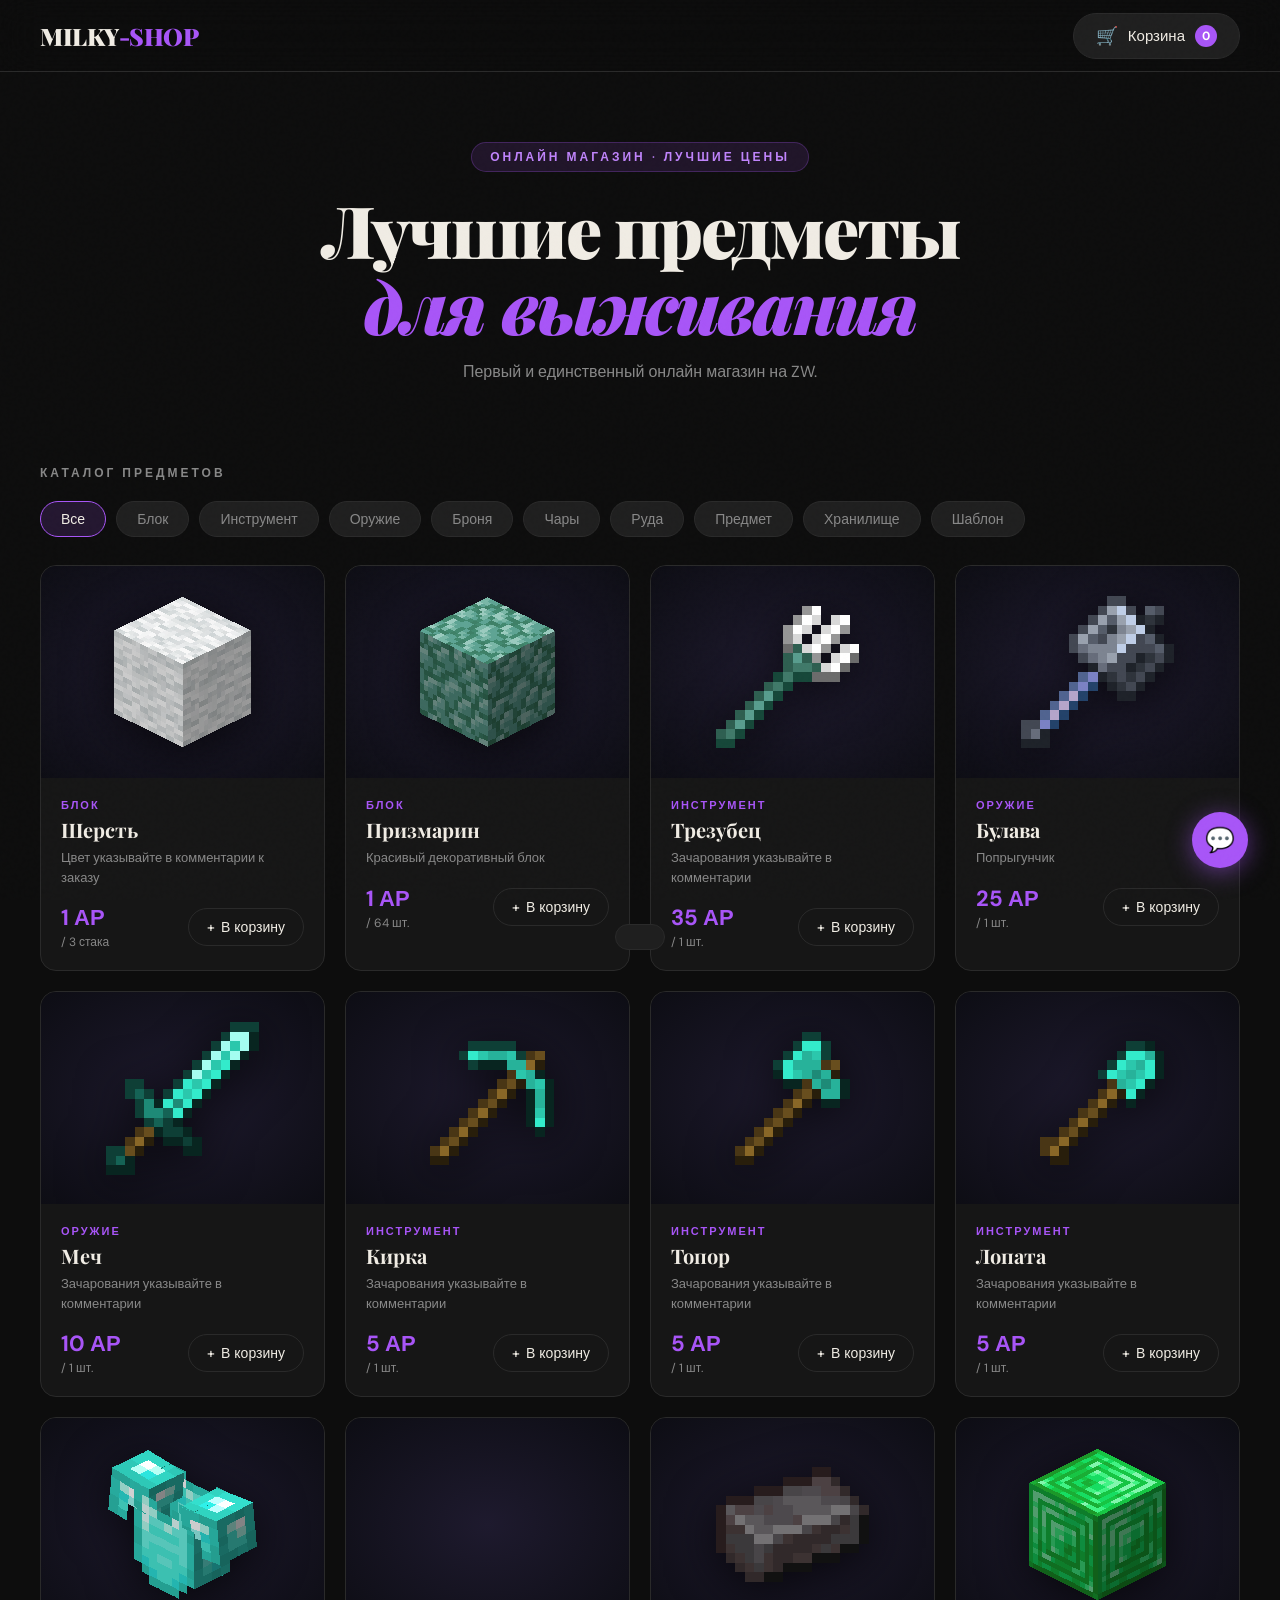
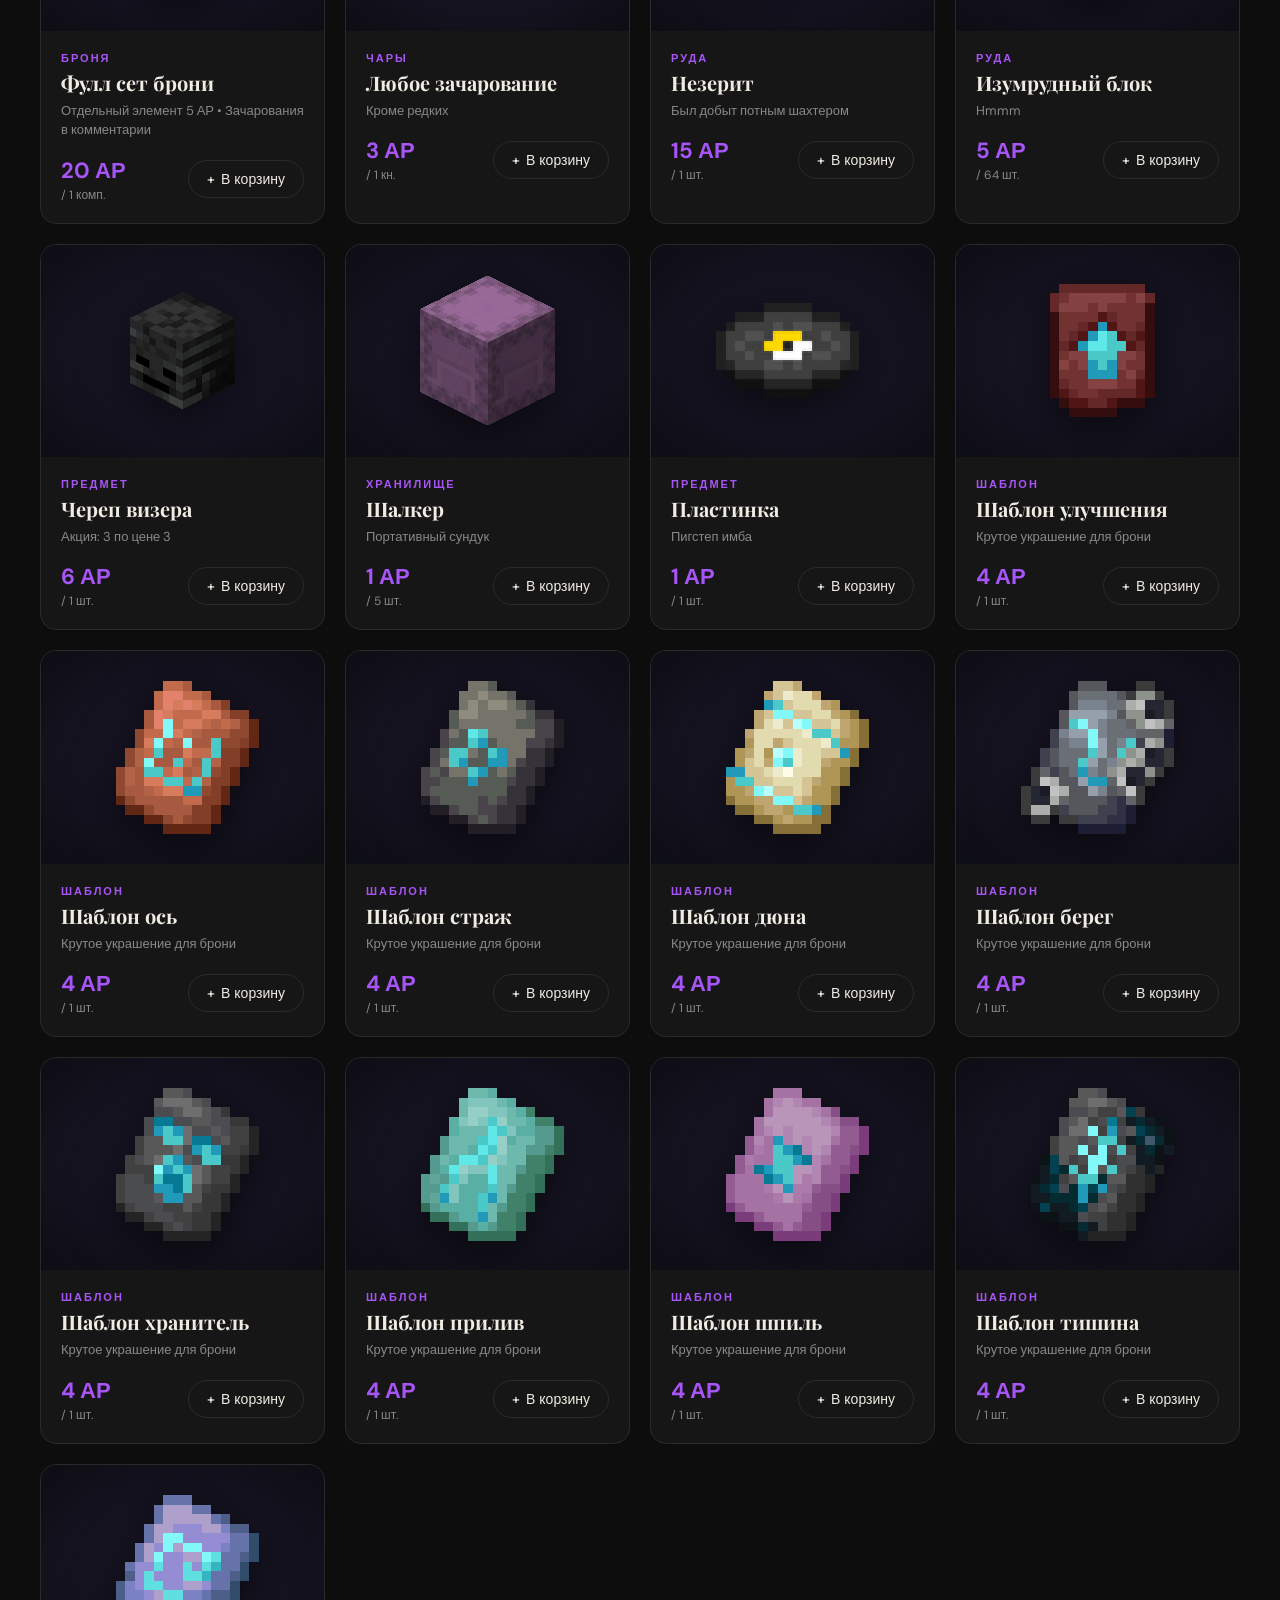
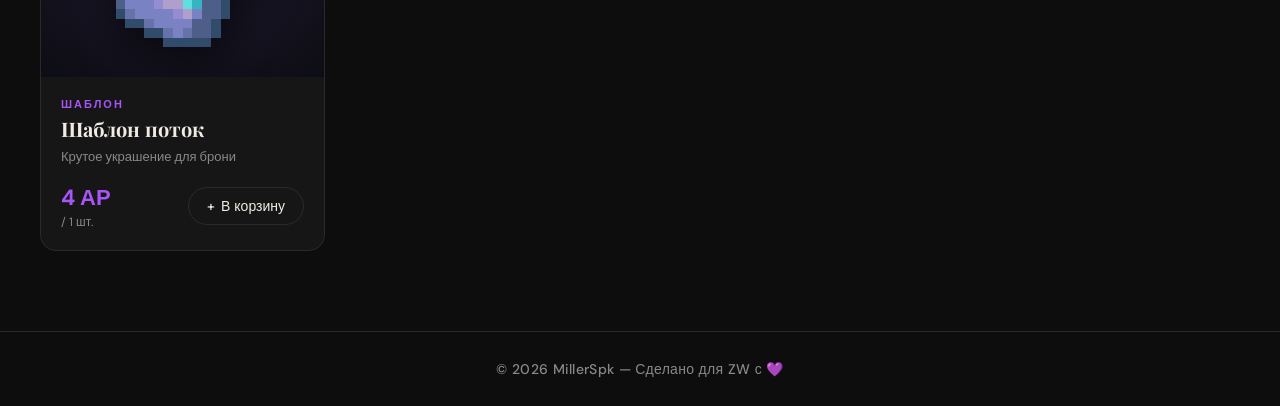
==== index.html @ e0395e46 "Update index.html" ====
<!DOCTYPE html>
<html lang="ru">
<head>
  <meta charset="UTF-8" />
  <meta name="viewport" content="width=device-width, initial-scale=1.0"/>
  <title>MILKY-SHOP</title>
  <link rel="icon" type="image/svg+xml" href="data:image/svg+xml,%3Csvg xmlns='http://www.w3.org/2000/svg' viewBox='0 0 32 32'%3E%3Crect width='32' height='32' rx='6' fill='%230d0d0d'/%3E%3Ccircle cx='16' cy='16' r='10' fill='%239333ea'/%3E%3Ccircle cx='16' cy='16' r='6' fill='%23a855f7'/%3E%3Ccircle cx='16' cy='16' r='3' fill='%23c084fc'/%3E%3C/svg%3E" />
  <link href="https://fonts.googleapis.com/css2?family=Playfair+Display:wght@400;700;900&family=DM+Sans:wght@300;400;500;600&display=swap" rel="stylesheet"/>
  <style>
    :root {
      --bg: #0d0d0d;
      --surface: #161616;
      --surface2: #1f1f1f;
      --border: #2a2a2a;
      --accent: #a855f7;
      --accent2: #c084fc;
      --text: #f0ece4;
      --muted: #888;
      --danger: #e05a5a;
      --success: #4caf72;
      --radius: 16px;
    }

    * { margin: 0; padding: 0; box-sizing: border-box; }

    body {
      background: var(--bg);
      color: var(--text);
      font-family: 'DM Sans', sans-serif;
      min-height: 100vh;
      overflow-x: hidden;
    }

    body::before {
      content: '';
      position: fixed;
      inset: 0;
      background-image: url("data:image/svg+xml,%3Csvg viewBox='0 0 256 256' xmlns='http://www.w3.org/2000/svg'%3E%3Cfilter id='noise'%3E%3CfeTurbulence type='fractalNoise' baseFrequency='0.9' numOctaves='4' stitchTiles='stitch'/%3E%3C/filter%3E%3Crect width='100%25' height='100%25' filter='url(%23noise)' opacity='0.035'/%3E%3C/svg%3E");
      pointer-events: none;
      z-index: 9999;
      opacity: 0.4;
    }

    /* HEADER */
    header {
      position: sticky;
      top: 0;
      z-index: 100;
      background: rgba(13,13,13,0.92);
      backdrop-filter: blur(20px);
      border-bottom: 1px solid var(--border);
      padding: 0 40px;
      height: 72px;
      display: flex;
      align-items: center;
      justify-content: space-between;
    }

    .logo {
      font-family: 'Playfair Display', serif;
      font-size: 24px;
      font-weight: 900;
      letter-spacing: -0.5px;
      color: var(--text);
    }
    .logo span { color: var(--accent); }

    .cart-btn {
      position: relative;
      background: var(--surface2);
      border: 1px solid var(--border);
      color: var(--text);
      padding: 10px 22px;
      border-radius: 50px;
      cursor: pointer;
      font-family: 'DM Sans', sans-serif;
      font-size: 15px;
      font-weight: 500;
      display: flex;
      align-items: center;
      gap: 10px;
      transition: all 0.25s;
    }
    .cart-btn:hover {
      background: var(--accent);
      color: #fff;
      border-color: var(--accent);
      transform: translateY(-1px);
      box-shadow: 0 4px 20px rgba(168,85,247,0.4);
    }
    .cart-icon { font-size: 18px; }
    .cart-count {
      background: var(--accent);
      color: #fff;
      border-radius: 50%;
      width: 22px;
      height: 22px;
      font-size: 12px;
      font-weight: 700;
      display: flex;
      align-items: center;
      justify-content: center;
      transition: all 0.3s;
    }
    .cart-btn:hover .cart-count {
      background: rgba(255,255,255,0.25);
      color: #fff;
    }
    .cart-count.bump { animation: bump 0.35s ease; }
    @keyframes bump {
      0% { transform: scale(1); }
      50% { transform: scale(1.5); }
      100% { transform: scale(1); }
    }

    /* HERO */
    .hero {
      padding: 70px 40px 40px;
      text-align: center;
    }
    .hero-label {
      display: inline-block;
      background: rgba(168,85,247,0.12);
      color: var(--accent2);
      font-size: 12px;
      font-weight: 600;
      letter-spacing: 3px;
      text-transform: uppercase;
      padding: 6px 18px;
      border-radius: 50px;
      border: 1px solid rgba(168,85,247,0.25);
      margin-bottom: 20px;
    }
    .hero h1 {
      font-family: 'Playfair Display', serif;
      font-size: clamp(36px, 6vw, 72px);
      font-weight: 900;
      line-height: 1.05;
      letter-spacing: -2px;
      margin-bottom: 16px;
    }
    .hero h1 em {
      font-style: italic;
      color: var(--accent);
    }
    .hero p {
      color: var(--muted);
      font-size: 16px;
      max-width: 480px;
      margin: 0 auto;
      line-height: 1.6;
    }

    /* GRID */
    .section-label {
      padding: 40px 40px 20px;
      font-size: 12px;
      letter-spacing: 3px;
      text-transform: uppercase;
      color: var(--muted);
      font-weight: 600;
    }

    .products-grid {
      display: grid;
      grid-template-columns: repeat(auto-fill, minmax(280px, 1fr));
      gap: 20px;
      padding: 0 40px 80px;
    }

    /* CARD */
    .card {
      background: var(--surface);
      border: 1px solid var(--border);
      border-radius: var(--radius);
      overflow: hidden;
      transition: all 0.3s cubic-bezier(0.34, 1.56, 0.64, 1);
      cursor: default;
    }
    .card:hover {
      transform: translateY(-6px);
      border-color: rgba(168,85,247,0.35);
      box-shadow: 0 20px 60px rgba(0,0,0,0.5), 0 0 0 1px rgba(168,85,247,0.1);
    }
    .card-img-placeholder {
      width: 100%;
      aspect-ratio: 4/3;
      background: radial-gradient(ellipse at center, #1e1a2e 0%, #0d0d14 100%);
      display: flex;
      align-items: center;
      justify-content: center;
      font-size: 52px;
      transition: transform 0.4s;
      overflow: hidden;
      position: relative;
    }
    .card-img-placeholder img {
      width: 72%;
      height: 72%;
      object-fit: contain;
      display: block;
      transition: transform 0.4s;
      image-rendering: pixelated;
      filter: drop-shadow(0 8px 24px rgba(0,0,0,0.7));
    }
    .card:hover .card-img-placeholder img { transform: scale(1.1) translateY(-4px); }
    .card:hover .card-img-placeholder { transform: scale(1.0); }

    .card-body { padding: 20px; }
    .card-tag {
      font-size: 11px;
      letter-spacing: 2px;
      text-transform: uppercase;
      color: var(--accent);
      font-weight: 600;
      margin-bottom: 6px;
    }
    .card-name {
      font-family: 'Playfair Display', serif;
      font-size: 20px;
      font-weight: 700;
      margin-bottom: 6px;
      line-height: 1.2;
    }
    .card-desc {
      font-size: 13px;
      color: var(--muted);
      line-height: 1.5;
      margin-bottom: 16px;
    }
    .card-footer {
      display: flex;
      align-items: center;
      justify-content: space-between;
    }
    .card-price {
      font-size: 22px;
      font-weight: 700;
      color: var(--accent);
    }
    .card-price span {
      font-size: 13px;
      color: var(--muted);
      font-weight: 400;
    }
    .add-btn {
      background: transparent;
      border: 1.5px solid var(--border);
      color: var(--text);
      padding: 9px 18px;
      border-radius: 50px;
      cursor: pointer;
      font-family: 'DM Sans', sans-serif;
      font-size: 14px;
      font-weight: 500;
      transition: all 0.25s;
      display: flex;
      align-items: center;
      gap: 6px;
    }
    .add-btn:hover {
      background: var(--accent);
      border-color: var(--accent);
      color: #fff;
      transform: scale(1.03);
      box-shadow: 0 4px 16px rgba(168,85,247,0.4);
    }
    .add-btn.added {
      background: rgba(76,175,114,0.15);
      border-color: var(--success);
      color: var(--success);
    }

    /* MODAL OVERLAY */
    .overlay {
      position: fixed;
      inset: 0;
      background: rgba(0,0,0,0.75);
      backdrop-filter: blur(8px);
      z-index: 200;
      display: flex;
      align-items: center;
      justify-content: center;
      opacity: 0;
      pointer-events: none;
      transition: opacity 0.3s;
    }
    .overlay.open { opacity: 1; pointer-events: all; }

    .modal {
      background: var(--surface);
      border: 1px solid var(--border);
      border-radius: 24px;
      width: 90%;
      max-width: 540px;
      max-height: 90vh;
      overflow-y: auto;
      padding: 36px;
      transform: translateY(30px) scale(0.97);
      transition: transform 0.35s cubic-bezier(0.34, 1.56, 0.64, 1);
      position: relative;
    }
    .overlay.open .modal { transform: translateY(0) scale(1); }

    .modal-close {
      position: absolute;
      top: 20px; right: 20px;
      background: var(--surface2);
      border: 1px solid var(--border);
      color: var(--muted);
      width: 36px; height: 36px;
      border-radius: 50%;
      cursor: pointer;
      font-size: 18px;
      display: flex;
      align-items: center;
      justify-content: center;
      transition: all 0.2s;
    }
    .modal-close:hover { color: var(--text); background: var(--border); }

    .modal h2 {
      font-family: 'Playfair Display', serif;
      font-size: 28px;
      font-weight: 700;
      margin-bottom: 28px;
    }

    /* CART ITEMS */
    .cart-items { margin-bottom: 20px; }
    .cart-item {
      display: flex;
      align-items: center;
      gap: 14px;
      padding: 12px 0;
      border-bottom: 1px solid var(--border);
    }
    .cart-item-emoji { font-size: 28px; width: 40px; text-align: center; }
    .cart-item-info { flex: 1; }
    .cart-item-name { font-weight: 500; font-size: 15px; }
    .cart-item-price { color: var(--muted); font-size: 13px; margin-top: 2px; }
    .cart-item-qty { display: flex; align-items: center; gap: 8px; }
    .qty-btn {
      background: var(--surface2);
      border: 1px solid var(--border);
      color: var(--text);
      width: 28px; height: 28px;
      border-radius: 50%;
      cursor: pointer;
      font-size: 16px;
      display: flex;
      align-items: center;
      justify-content: center;
      transition: all 0.2s;
    }
    .qty-btn:hover { background: var(--accent); color: #fff; border-color: var(--accent); }
    .qty-num { min-width: 20px; text-align: center; font-weight: 600; }
    .cart-item-total { font-weight: 600; min-width: 70px; text-align: right; color: var(--accent); }

    .cart-empty {
      text-align: center;
      padding: 40px 0;
      color: var(--muted);
    }
    .cart-empty-icon { font-size: 48px; margin-bottom: 12px; }

    .cart-total-row {
      display: flex;
      justify-content: space-between;
      align-items: center;
      padding: 16px 0;
      border-top: 1px solid var(--border);
      margin-top: 4px;
      font-size: 18px;
      font-weight: 700;
    }
    .cart-total-row .total-price { color: var(--accent); font-size: 22px; }

    .checkout-btn {
      width: 100%;
      background: var(--accent);
      color: #fff;
      border: none;
      padding: 15px;
      border-radius: 12px;
      font-family: 'DM Sans', sans-serif;
      font-size: 16px;
      font-weight: 700;
      cursor: pointer;
      margin-top: 16px;
      transition: all 0.25s;
      letter-spacing: 0.3px;
      box-shadow: 0 4px 20px rgba(168,85,247,0.3);
    }
    .checkout-btn:hover { background: var(--accent2); transform: translateY(-2px); box-shadow: 0 8px 28px rgba(168,85,247,0.45); }
    .checkout-btn:disabled { background: var(--border); color: var(--muted); cursor: not-allowed; transform: none; box-shadow: none; }

    /* CHECKOUT FORM */
    .form-group { margin-bottom: 18px; }
    label {
      display: block;
      font-size: 13px;
      font-weight: 600;
      letter-spacing: 0.5px;
      color: var(--muted);
      margin-bottom: 8px;
      text-transform: uppercase;
    }
    input[type="text"], textarea {
      width: 100%;
      background: var(--surface2);
      border: 1.5px solid var(--border);
      color: var(--text);
      padding: 12px 16px;
      border-radius: 10px;
      font-family: 'DM Sans', sans-serif;
      font-size: 15px;
      transition: border-color 0.2s;
      outline: none;
      resize: vertical;
    }
    input[type="text"]:focus, textarea:focus {
      border-color: var(--accent);
      box-shadow: 0 0 0 3px rgba(168,85,247,0.12);
    }
    input[type="text"]::placeholder, textarea::placeholder { color: #444; }

    .delivery-toggle {
      display: flex;
      align-items: center;
      gap: 12px;
      padding: 14px 16px;
      background: var(--surface2);
      border: 1.5px solid var(--border);
      border-radius: 10px;
      cursor: pointer;
      transition: border-color 0.2s;
    }
    .delivery-toggle:hover { border-color: rgba(168,85,247,0.3); }
    .delivery-toggle input[type="checkbox"] { display: none; }
    .toggle-box {
      width: 22px; height: 22px;
      border: 2px solid var(--border);
      border-radius: 6px;
      display: flex;
      align-items: center;
      justify-content: center;
      transition: all 0.2s;
      flex-shrink: 0;
    }
    .toggle-box.checked { background: var(--accent); border-color: var(--accent); box-shadow: 0 0 10px rgba(168,85,247,0.4); }
    .toggle-check { color: #fff; font-size: 14px; font-weight: 900; opacity: 0; transition: opacity 0.15s; }
    .toggle-box.checked .toggle-check { opacity: 1; }
    .toggle-text { font-size: 15px; font-weight: 500; }
    .toggle-subtext { font-size: 12px; color: var(--muted); margin-top: 1px; }

    .address-field {
      overflow: hidden;
      max-height: 0;
      opacity: 0;
      transition: max-height 0.5s ease, opacity 0.3s ease, margin 0.3s ease;
      margin-top: 0;
    }
    .address-field.visible { max-height: 260px; opacity: 1; margin-top: 12px; }

    .world-select { display: flex; gap: 8px; margin-top: 12px; }
    .world-btn {
      flex: 1;
      background: var(--surface);
      border: 1.5px solid var(--border);
      color: var(--muted);
      padding: 10px 6px;
      border-radius: 10px;
      cursor: pointer;
      font-family: 'DM Sans', sans-serif;
      font-size: 13px;
      font-weight: 500;
      text-align: center;
      transition: all 0.2s;
      line-height: 1.4;
    }
    .world-btn:hover { border-color: rgba(168,85,247,0.4); color: var(--text); }
    .world-btn.selected { background: rgba(168,85,247,0.12); border-color: var(--accent); color: var(--text); }
    .world-btn .world-icon { display: block; font-size: 20px; margin-bottom: 4px; }
    .world-label {
      display: block;
      font-size: 11px;
      letter-spacing: 0.5px;
      color: var(--muted);
      margin-top: 10px;
      margin-bottom: 6px;
      text-transform: uppercase;
      font-weight: 600;
    }

    .order-summary {
      background: var(--surface2);
      border-radius: 12px;
      padding: 16px;
      margin-bottom: 20px;
    }
    .order-summary-title {
      font-size: 12px;
      letter-spacing: 2px;
      text-transform: uppercase;
      color: var(--muted);
      font-weight: 600;
      margin-bottom: 12px;
    }
    .summary-item {
      display: flex;
      justify-content: space-between;
      font-size: 14px;
      padding: 4px 0;
      color: var(--muted);
    }
    .summary-item .item-name { color: var(--text); }
    .summary-total {
      display: flex;
      justify-content: space-between;
      font-weight: 700;
      font-size: 16px;
      padding-top: 12px;
      margin-top: 8px;
      border-top: 1px solid var(--border);
    }
    .summary-total .total-amt { color: var(--accent); font-size: 22px; }

    .back-btn {
      background: transparent;
      border: 1.5px solid var(--border);
      color: var(--muted);
      padding: 10px 18px;
      border-radius: 10px;
      cursor: pointer;
      font-family: 'DM Sans', sans-serif;
      font-size: 14px;
      font-weight: 500;
      transition: all 0.2s;
      margin-bottom: 20px;
      display: flex;
      align-items: center;
      gap: 6px;
    }
    .back-btn:hover { border-color: var(--text); color: var(--text); }

    /* SUCCESS */
    .success-screen { text-align: center; padding: 20px 0; }
    .success-icon {
      font-size: 64px;
      margin-bottom: 20px;
      animation: popIn 0.5s cubic-bezier(0.34, 1.56, 0.64, 1);
    }
    @keyframes popIn { 0%{transform:scale(0);opacity:0} 100%{transform:scale(1);opacity:1} }
    .success-screen h2 { font-family: 'Playfair Display', serif; font-size: 30px; margin-bottom: 12px; }
    .success-screen p { color: var(--muted); line-height: 1.6; margin-bottom: 28px; }
    .close-success-btn {
      background: var(--accent);
      color: #fff;
      border: none;
      padding: 14px 40px;
      border-radius: 12px;
      font-family: 'DM Sans', sans-serif;
      font-size: 16px;
      font-weight: 700;
      cursor: pointer;
      transition: all 0.25s;
      box-shadow: 0 4px 20px rgba(168,85,247,0.3);
    }
    .close-success-btn:hover { background: var(--accent2); transform: translateY(-2px); }

    /* ERROR */
    .error-banner {
      background: rgba(224,90,90,0.15);
      border: 1px solid rgba(224,90,90,0.4);
      color: #e05a5a;
      padding: 12px 16px;
      border-radius: 10px;
      font-size: 14px;
      margin-top: 12px;
      display: none;
    }
    .error-banner.show { display: block; }

    /* Spinner */
    .spinner {
      display: inline-block;
      width: 18px; height: 18px;
      border: 2.5px solid rgba(255,255,255,0.2);
      border-top-color: #fff;
      border-radius: 50%;
      animation: spin 0.7s linear infinite;
      vertical-align: middle;
      margin-right: 6px;
    }
    @keyframes spin { to { transform: rotate(360deg); } }

    /* Toast */
    .toast {
      position: fixed;
      bottom: 30px;
      left: 50%;
      transform: translateX(-50%) translateY(80px);
      background: var(--surface2);
      border: 1px solid var(--border);
      color: var(--text);
      padding: 12px 24px;
      border-radius: 50px;
      font-size: 14px;
      font-weight: 500;
      z-index: 1000;
      transition: transform 0.4s cubic-bezier(0.34, 1.56, 0.64, 1);
      white-space: nowrap;
    }
    .toast.show { transform: translateX(-50%) translateY(0); }

    @media (max-width: 600px) {
      header { padding: 0 20px; }
      .hero { padding: 50px 20px 30px; }
      .section-label { padding: 24px 20px 12px; }
      .products-grid { padding: 0 20px 60px; gap: 14px; }
      .modal { padding: 24px 20px; }
    }

    /* FOOTER */
    .site-footer {
      text-align: center;
      padding: 28px 40px;
      border-top: 1px solid var(--border);
      color: var(--muted);
      font-size: 14px;
      font-weight: 500;
      letter-spacing: 0.3px;
    }
    .site-footer span { color: var(--accent); }

    /* CATEGORY FILTER */
    .categories {
      display: flex;
      gap: 10px;
      padding: 0 40px 28px;
      flex-wrap: wrap;
    }
    .cat-btn {
      background: var(--surface2);
      border: 1.5px solid var(--border);
      color: var(--muted);
      padding: 8px 20px;
      border-radius: 50px;
      cursor: pointer;
      font-family: 'DM Sans', sans-serif;
      font-size: 14px;
      font-weight: 500;
      transition: all 0.2s;
      white-space: nowrap;
    }
    .cat-btn:hover { border-color: rgba(168,85,247,0.4); color: var(--text); }
    .cat-btn.active {
      background: rgba(168,85,247,0.15);
      border-color: var(--accent);
      color: var(--text);
    }

    /* UNIT label under price */
    .card-unit {
      font-size: 12px;
      color: var(--muted);
      font-weight: 400;
      margin-top: 2px;
    }

    /* FEEDBACK BUTTON */
    .feedback-btn {
      position: fixed;
      bottom: 32px;
      right: 32px;
      width: 56px;
      height: 56px;
      border-radius: 50%;
      background: var(--accent);
      border: none;
      cursor: pointer;
      display: flex;
      align-items: center;
      justify-content: center;
      font-size: 24px;
      box-shadow: 0 4px 24px rgba(168,85,247,0.5);
      transition: all 0.25s cubic-bezier(0.34, 1.56, 0.64, 1);
      z-index: 150;
    }
    .feedback-btn:hover {
      transform: scale(1.12);
      box-shadow: 0 8px 32px rgba(168,85,247,0.65);
      background: var(--accent2);
    }
    .feedback-btn.open {
      transform: rotate(45deg) scale(1.05);
    }

    /* FEEDBACK POPUP */
    .feedback-popup {
      position: fixed;
      bottom: 100px;
      right: 32px;
      width: 320px;
      background: var(--surface);
      border: 1px solid var(--border);
      border-radius: 20px;
      padding: 24px;
      box-shadow: 0 20px 60px rgba(0,0,0,0.6), 0 0 0 1px rgba(168,85,247,0.1);
      z-index: 150;
      transform: translateY(16px) scale(0.95);
      opacity: 0;
      pointer-events: none;
      transition: all 0.3s cubic-bezier(0.34, 1.56, 0.64, 1);
    }
    .feedback-popup.open {
      transform: translateY(0) scale(1);
      opacity: 1;
      pointer-events: all;
    }
    .feedback-popup h3 {
      font-family: 'Playfair Display', serif;
      font-size: 20px;
      font-weight: 700;
      margin-bottom: 6px;
    }
    .feedback-popup p {
      font-size: 13px;
      color: var(--muted);
      margin-bottom: 16px;
      line-height: 1.5;
    }
    .feedback-types {
      display: flex;
      gap: 6px;
      margin-bottom: 14px;
    }
    .feedback-type-btn {
      flex: 1;
      background: var(--surface2);
      border: 1.5px solid var(--border);
      color: var(--muted);
      padding: 7px 4px;
      border-radius: 8px;
      cursor: pointer;
      font-family: 'DM Sans', sans-serif;
      font-size: 12px;
      font-weight: 500;
      text-align: center;
      transition: all 0.2s;
    }
    .feedback-type-btn:hover { border-color: rgba(168,85,247,0.4); color: var(--text); }
    .feedback-type-btn.active { background: rgba(168,85,247,0.12); border-color: var(--accent); color: var(--text); }
    .feedback-type-btn .ft-icon { display: block; font-size: 16px; margin-bottom: 3px; }
    .feedback-textarea {
      width: 100%;
      background: var(--surface2);
      border: 1.5px solid var(--border);
      color: var(--text);
      padding: 11px 14px;
      border-radius: 10px;
      font-family: 'DM Sans', sans-serif;
      font-size: 14px;
      resize: none;
      outline: none;
      transition: border-color 0.2s;
      height: 90px;
    }
    .feedback-textarea:focus {
      border-color: var(--accent);
      box-shadow: 0 0 0 3px rgba(168,85,247,0.12);
    }
    .feedback-textarea::placeholder { color: #444; }
    .feedback-send-btn {
      width: 100%;
      background: var(--accent);
      color: #fff;
      border: none;
      padding: 12px;
      border-radius: 10px;
      font-family: 'DM Sans', sans-serif;
      font-size: 15px;
      font-weight: 600;
      cursor: pointer;
      margin-top: 10px;
      transition: all 0.2s;
      box-shadow: 0 4px 16px rgba(168,85,247,0.3);
    }
    .feedback-send-btn:hover { background: var(--accent2); transform: translateY(-1px); }
    .feedback-send-btn:disabled { background: var(--border); color: var(--muted); cursor: not-allowed; transform: none; box-shadow: none; }
    .feedback-success {
      text-align: center;
      padding: 10px 0;
    }
    .feedback-success .fs-icon { font-size: 40px; margin-bottom: 10px; animation: popIn 0.4s cubic-bezier(0.34,1.56,0.64,1); }
    .feedback-success p { color: var(--muted); font-size: 14px; line-height: 1.5; }

    @media (max-width: 600px) {
      .feedback-popup { right: 16px; left: 16px; width: auto; bottom: 90px; }
      .feedback-btn { right: 16px; bottom: 24px; }
    }
  </style>
</head>
<body>

<!-- HEADER -->
<header>
  <div class="logo">MILKY<span>-SHOP</span></div>
  <button class="cart-btn" onclick="openCart()">
    <span class="cart-icon">🛒</span>
    Корзина
    <span class="cart-count" id="cartCount">0</span>
  </button>
</header>

<!-- HERO -->
<div class="hero">
  <div class="hero-label">Онлайн магазин · Лучшие цены</div>
  <h1>Лучшие предметы<br/><em>для выживания</em></h1>
  <p>Первый и единственный онлайн магазин на ZW.</p>
</div>

<!-- PRODUCTS -->
<div class="section-label">Каталог предметов</div>
<div class="categories" id="categoryBar"></div>
<div class="products-grid" id="productsGrid"></div>

<!-- CART MODAL -->
<div class="overlay" id="cartOverlay" onclick="handleOverlayClick(event)">
  <div class="modal" id="cartModal">
    <button class="modal-close" onclick="closeCart()">✕</button>
    <div id="cartScreen"></div>
  </div>
</div>

<!-- TOAST -->
<div class="toast" id="toast"><span id="toastText"></span></div>

<script>
  // ===================== CONFIG =====================
  const WORKER_URL = 'https://milky-shop.kirilldrobysevskij78.workers.dev';
  // ==================================================

  const products = [
    { id:1,  name:'Шерсть',              price:1,  unit:'3 стака',  img:'images/wool.png',        tag:'Блок',       desc:'Цвет указывайте в комментарии к заказу' },
    { id:2,  name:'Призмарин',           price:1,  unit:'64 шт.',    img:'images/prismarine.gif',  tag:'Блок',       desc:'Красивый декоративный блок' },
    { id:3,  name:'Трезубец',            price:35, unit:'1 шт.',    img:'images/trident.png',     tag:'Инструмент', desc:'Зачарования указывайте в комментарии' },
    { id:4,  name:'Булава',              price:25, unit:'1 шт.',    img:'images/mace.png',        tag:'Оружие',     desc:'Попрыгунчик' },
    { id:5,  name:'Меч',                 price:10, unit:'1 шт.',    img:'images/sword.png',       tag:'Оружие',     desc:'Зачарования указывайте в комментарии' },
    { id:6,  name:'Кирка',               price:5,  unit:'1 шт.',    img:'images/pickaxe.png',     tag:'Инструмент', desc:'Зачарования указывайте в комментарии' },
    { id:7,  name:'Топор',               price:5,  unit:'1 шт.',    img:'images/axe.png',         tag:'Инструмент', desc:'Зачарования указывайте в комментарии' },
    { id:8,  name:'Лопата',              price:5,  unit:'1 шт.',    img:'images/shovel.png',      tag:'Инструмент', desc:'Зачарования указывайте в комментарии' },
    { id:9,  name:'Фулл сет брони',      price:20, unit:'1 комп.',  img:'images/сhestplate.png',  tag:'Броня',      desc:'Отдельный элемент 5 АР • Зачарования в комментарии' },
    { id:10, name:'Любое зачарование',   price:3,  unit:'1 кн.',    img:'images/book.gif',        tag:'Чары',       desc:'Кроме редких' },
    { id:11, name:'Незерит',             price:15, unit:'1 шт.',    img:'images/netherite.png',   tag:'Руда',       desc:'Был добыт потным шахтером' },
    { id:12, name:'Изумрудный блок',     price:5,  unit:'64 шт.',   img:'images/embl.png',        tag:'Руда',       desc:'Hmmm' },
    { id:13, name:'Череп визера',        price:6,  unit:'1 шт.',    img:'images/skull.png',       tag:'Предмет',    desc:'Акция: 3 по цене 3' },
    { id:14, name:'Шалкер',             price:1,  unit:'5 шт.',    img:'images/shulker.png',     tag:'Хранилище',  desc:'Портативный сундук' },
    { id:15, name:'Пластинка',           price:1,  unit:'1 шт.',    img:'images/disc.png',        tag:'Предмет',    desc:'Пигстеп имба' },
    { id:16, name:'Шаблон улучшения',           price:4,  unit:'1 шт.',    img:'images/temp.png',        tag:'Шаблон',    desc:'Крутое украшение для брони' },
    { id:17, name:'Шаблон ось',           price:4,  unit:'1 шт.',    img:'images/temp2.png',        tag:'Шаблон',    desc:'Крутое украшение для брони' },
    { id:18, name:'Шаблон страж',           price:4,  unit:'1 шт.',    img:'images/temp3.png',        tag:'Шаблон',    desc:'Крутое украшение для брони' },
    { id:19, name:'Шаблон дюна',           price:4,  unit:'1 шт.',    img:'images/temp4.png',        tag:'Шаблон',    desc:'Крутое украшение для брони' },
    { id:20, name:'Шаблон берег',           price:4,  unit:'1 шт.',    img:'images/temp5.png',        tag:'Шаблон',    desc:'Крутое украшение для брони' },
    { id:21, name:'Шаблон хранитель',           price:4,  unit:'1 шт.',    img:'images/temp6.png',        tag:'Шаблон',    desc:'Крутое украшение для брони' },
    { id:22, name:'Шаблон прилив',           price:4,  unit:'1 шт.',    img:'images/temp7.png',        tag:'Шаблон',    desc:'Крутое украшение для брони' },
    { id:23, name:'Шаблон шпиль',           price:4,  unit:'1 шт.',    img:'images/temp8.png',        tag:'Шаблон',    desc:'Крутое украшение для брони' },
    { id:24, name:'Шаблон тишина',           price:4,  unit:'1 шт.',    img:'images/temp9.png',        tag:'Шаблон',    desc:'Крутое украшение для брони' },
    { id:25, name:'Шаблон поток',           price:4,  unit:'1 шт.',    img:'images/temp10.png',        tag:'Шаблон',    desc:'Крутое украшение для брони' },
  ];

  let cart = {};
  const DELIVERY_COST = 5;

  const fmt = n => n + ' АР';

  let activeCategory = 'Все';

  function getCategories() {
    const tags = products.map(p => p.tag).filter(Boolean);
    return ['Все', ...new Set(tags)];
  }

  function renderCategories() {
    const bar = document.getElementById('categoryBar');
    if (!bar) return;
    bar.innerHTML = getCategories().map(cat =>
      `<button class="cat-btn ${cat === activeCategory ? 'active' : ''}" onclick="setCategory('${cat}')">${cat}</button>`
    ).join('');
  }

  function setCategory(cat) {
    activeCategory = cat;
    renderCategories();
    renderProducts();
  }

  function renderProducts() {
    const filtered = activeCategory === 'Все' ? products : products.filter(p => p.tag === activeCategory);
    document.getElementById('productsGrid').innerHTML = filtered.map(p => `
      <div class="card" id="card-${p.id}">
        <div class="card-img-placeholder">
          <img src="${p.img}" alt="${p.name}" onerror="this.style.display='none'" />
        </div>
        <div class="card-body">
          <div class="card-tag">${p.tag}</div>
          <div class="card-name">${p.name}</div>
          <div class="card-desc">${p.desc}</div>
          <div class="card-footer">
            <div>
              <div class="card-price">${fmt(p.price)} <span></span></div>
              <div class="card-unit">/ ${p.unit}</div>
            </div>
            <button class="add-btn" id="addbtn-${p.id}" onclick="addToCart(${p.id})">
              <span>+</span> В корзину
            </button>
          </div>
        </div>
      </div>`).join('');
  }

  function addToCart(id) {
    cart[id] = (cart[id] || 0) + 1;
    updateCartCount();
    const btn = document.getElementById('addbtn-' + id);
    btn.classList.add('added');
    btn.innerHTML = '<span>✓</span> Добавлено';
    setTimeout(() => { btn.classList.remove('added'); btn.innerHTML = '<span>+</span> В корзину'; }, 1500);
    showToast('✅ Товар добавлен в корзину');
  }

  function updateCartCount() {
    const total = Object.values(cart).reduce((a,b) => a+b, 0);
    const el = document.getElementById('cartCount');
    el.textContent = total;
    el.classList.add('bump');
    setTimeout(() => el.classList.remove('bump'), 350);
  }

  function cartSubtotal() {
    return Object.entries(cart).reduce((sum, [id, qty]) => {
      return sum + products.find(x => x.id == id).price * qty;
    }, 0);
  }

  function cartTotal(withDelivery) {
    return cartSubtotal() + (withDelivery ? DELIVERY_COST : 0);
  }

  function openCart() {
    document.getElementById('cartOverlay').classList.add('open');
    renderCartScreen();
  }
  function closeCart() {
    document.getElementById('cartOverlay').classList.remove('open');
    deliveryEnabled = false;
  }
  function handleOverlayClick(e) {
    if (e.target === document.getElementById('cartOverlay')) closeCart();
  }

  function renderCartScreen() {
    const screen = document.getElementById('cartScreen');
    const items = Object.entries(cart).filter(([,q]) => q > 0);
    if (!items.length) {
      screen.innerHTML = `<h2>🛒 Корзина</h2><div class="cart-empty"><div class="cart-empty-icon">🛍️</div><div>Корзина пуста</div></div>`;
      return;
    }
    const itemsHTML = items.map(([id, qty]) => {
      const p = products.find(x => x.id == id);
      return `<div class="cart-item">
        <div class="cart-item-info">
          <div class="cart-item-name">${p.name}</div>
          <div class="cart-item-price">${fmt(p.price)} / ${p.unit}</div>
        </div>
        <div class="cart-item-qty">
          <button class="qty-btn" onclick="changeQty(${id},-1)">−</button>
          <span class="qty-num">${qty}</span>
          <button class="qty-btn" onclick="changeQty(${id},1)">+</button>
        </div>
        <div class="cart-item-total">${fmt(p.price * qty)}</div>
      </div>`;
    }).join('');
    screen.innerHTML = `
      <h2>🛒 Корзина</h2>
      <div class="cart-items">${itemsHTML}</div>
      <div class="cart-total-row">
        <span>Итого</span>
        <span class="total-price">${fmt(cartTotal(false))}</span>
      </div>
      <button class="checkout-btn" onclick="openCheckout()">Оформить заказ →</button>`;
  }

  function changeQty(id, delta) {
    cart[id] = Math.max(0, (cart[id] || 0) + delta);
    if (!cart[id]) delete cart[id];
    updateCartCount();
    renderCartScreen();
  }

  function openCheckout() {
    const items = Object.entries(cart).filter(([,q]) => q > 0);
    if (!items.length) return;
    const summaryItems = items.map(([id, qty]) => {
      const p = products.find(x => x.id == id);
      const totalUnits = qty > 1 ? `${qty} × ${p.unit}` : p.unit;
      return `<div class="summary-item"><span class="item-name">${p.name} — ${totalUnits}</span><span>${fmt(p.price * qty)}</span></div>`;
    }).join('');
    document.getElementById('cartScreen').innerHTML = `
      <button class="back-btn" onclick="renderCartScreen()">← Назад к корзине</button>
      <h2>📋 Оформление</h2>
      <div class="order-summary">
        <div class="order-summary-title">Ваш заказ</div>
        ${summaryItems}
        <div class="summary-item" id="deliverySummaryRow" style="display:none">
          <span class="item-name">🚚 Доставка</span><span>${fmt(DELIVERY_COST)}</span>
        </div>
        <div class="summary-total">
          <span>Итого</span>
          <span class="total-amt" id="checkoutTotal">${fmt(cartTotal(false))}</span>
        </div>
      </div>
      <div class="form-group">
        <label>Никнейм игрока</label>
        <input type="text" id="buyerName" placeholder="Steve_Pro228" />
      </div>
      <div class="form-group">
        <label>Способ получения</label>
        <div class="delivery-toggle" onclick="toggleDelivery()">
          <input type="checkbox" id="deliveryCheck" />
          <div class="toggle-box" id="toggleBox"><span class="toggle-check">✓</span></div>
          <div>
            <div class="toggle-text">🚚 Нужна доставка (+${fmt(DELIVERY_COST)})</div>
            <div class="toggle-subtext">Без доставки — продавец ждёт на спавне</div>
          </div>
        </div>
        <div class="address-field" id="addressField">
          <div style="display:flex;gap:8px;align-items:flex-start">
            <div style="flex:1">
              <div style="font-size:11px;color:var(--muted);font-weight:600;letter-spacing:1px;text-transform:uppercase;margin-bottom:5px">X</div>
              <input type="text" id="coordX" placeholder="100" inputmode="numeric" oninput="validateCoord(this)" />
            </div>
            <div style="flex:1">
              <div style="font-size:11px;color:var(--muted);font-weight:600;letter-spacing:1px;text-transform:uppercase;margin-bottom:5px">Z</div>
              <input type="text" id="coordZ" placeholder="-200" inputmode="numeric" oninput="validateCoord(this)" />
            </div>
          </div>
          <div id="coordError" style="display:none;color:#e05a5a;font-size:12px;margin-top:6px;font-weight:500">⚠️ Некорректные координаты</div>
          <span class="world-label">Мир доставки</span>
          <div class="world-select">
            <button type="button" class="world-btn selected" id="world-overworld" onclick="selectWorld('Обычный мир')">
              <span class="world-icon">🌍</span>Обычный мир
            </button>
            <button type="button" class="world-btn" id="world-nether" onclick="selectWorld('Незер')">
              <span class="world-icon">🔥</span>Незер
            </button>
            <button type="button" class="world-btn" id="world-end" onclick="selectWorld('Энд')">
              <span class="world-icon">🌑</span>Энд
            </button>
          </div>
        </div>
      </div>
      <div class="form-group">
        <label>Комментарий к заказу</label>
        <textarea id="orderComment" rows="3" placeholder="Необязательно — уточните детали, пожелания..."></textarea>
      </div>
      <button class="checkout-btn" onclick="submitOrder()">Завершить оформление ✓</button>
      <div class="error-banner" id="errorBanner"></div>`;
  }

  let deliveryEnabled = false;
  let selectedWorld = 'Обычный мир';

  function selectWorld(world) {
    selectedWorld = world;
    const map = { 'Обычный мир': 'world-overworld', 'Незер': 'world-nether', 'Энд': 'world-end' };
    document.querySelectorAll('.world-btn').forEach(b => b.classList.remove('selected'));
    const el = document.getElementById(map[world]);
    if (el) el.classList.add('selected');
  }

  function validateCoord(input) {
    const val = input.value;
    const valid = /^-?\d*$/.test(val);
    const errEl = document.getElementById('coordError');
    if (!valid) {
      input.style.borderColor = 'var(--danger)';
      if (errEl) errEl.style.display = 'block';
      // Strip invalid chars, keep only digits and leading minus
      input.value = val.replace(/[^0-9\-]/g, '').replace(/(?!^)-/g, '');
    } else {
      input.style.borderColor = '';
      if (errEl) errEl.style.display = 'none';
    }
  }

  function toggleDelivery() {
    deliveryEnabled = !deliveryEnabled;
    document.getElementById('toggleBox').classList.toggle('checked', deliveryEnabled);
    document.getElementById('deliveryCheck').checked = deliveryEnabled;
    document.getElementById('addressField').classList.toggle('visible', deliveryEnabled);
    const row = document.getElementById('deliverySummaryRow');
    if (row) row.style.display = deliveryEnabled ? 'flex' : 'none';
    const el = document.getElementById('checkoutTotal');
    if (el) el.textContent = fmt(cartTotal(deliveryEnabled));
  }

  async function submitOrder() {
    const name    = document.getElementById('buyerName').value.trim();
    const comment = document.getElementById('orderComment').value.trim();
    const coordX = deliveryEnabled ? document.getElementById('coordX').value.trim() : '';
    const coordZ = deliveryEnabled ? document.getElementById('coordZ').value.trim() : '';
    const coords = (coordX || coordZ) ? `X: ${coordX}, Z: ${coordZ}` : '';
    const errEl   = document.getElementById('errorBanner');
    errEl.classList.remove('show');
    if (!name)   { errEl.textContent = '⚠️ Введите ваш никнейм'; errEl.classList.add('show'); return; }
    const coordRegex = /^-?\d+$/;
    if (deliveryEnabled && (!coordX || !coordZ)) { errEl.textContent = '⚠️ Укажите координаты X и Z для доставки'; errEl.classList.add('show'); return; }
    if (deliveryEnabled && (!coordRegex.test(coordX) || !coordRegex.test(coordZ))) { errEl.textContent = '⚠️ Некорректные координаты'; errEl.classList.add('show'); return; }

    const btn = document.querySelector('.checkout-btn');
    btn.disabled = true;
    btn.innerHTML = '<span class="spinner"></span> Отправляем...';

    const items = Object.entries(cart).filter(([,q]) => q > 0);
    const lines = items.map(([id, qty]) => {
      const p = products.find(x => x.id == id);
      const totalUnits = qty > 1 ? `${qty} × ${p.unit}` : p.unit;
      return `  • ${p.name}: ${totalUnits} — ${fmt(p.price * qty)}`;
    }).join('\n');

    let msg = `🛒 Новый заказ — MILKY-SHOP\n`;
    msg += `━━━━━━━━━━━━━━━━━━━━\n`;
    msg += `👤 Игрок: ${name}\n`;
    if (deliveryEnabled) {
      msg += `🚚 Получение: доставка\n`;
      msg += `🌍 Мир: ${selectedWorld}\n`;
      msg += `📍 Координаты: ${coords}\n`;
    } else {
      msg += `🏪 Получение: самовывоз на спавне\n`;
    }
    msg += `━━━━━━━━━━━━━━━━━━━━\n`;
    msg += `📦 Товары:\n${lines}\n`;
    if (deliveryEnabled) msg += `🚚 Доставка: ${fmt(DELIVERY_COST)}\n`;
    if (comment) msg += `━━━━━━━━━━━━━━━━━━━━\n💬 Комментарий: ${comment}\n`;
    msg += `━━━━━━━━━━━━━━━━━━━━\n`;
    msg += `💰 Итого: ${fmt(cartTotal(deliveryEnabled))}`;

    try {
      const res = await fetch(WORKER_URL, {
        method: 'POST',
        headers: { 'Content-Type': 'application/json' },
        body: JSON.stringify({ text: msg })
      });
      const data = await res.json();
      if (!data.ok) throw new Error(data.error || 'Ошибка сервера');
      cart = {}; deliveryEnabled = false; updateCartCount();
      document.getElementById('cartScreen').innerHTML = `
        <div class="success-screen">
          <div class="success-icon">🎉</div>
          <h2>Заказ принят!</h2>
          <p>Спасибо, ${name}! Ваш заказ отправлен продавцу.<br/>Ожидайте на сервере 💜</p>
          <button class="close-success-btn" onclick="closeCart()">Закрыть</button>
        </div>`;
    } catch(e) {
      btn.disabled = false;
      btn.innerHTML = 'Завершить оформление ✓';
      errEl.textContent = `❌ Ошибка отправки: ${e.message}`;
      errEl.classList.add('show');
    }
  }

  function showToast(text) {
    const t = document.getElementById('toast');
    document.getElementById('toastText').textContent = text;
    t.classList.add('show');
    setTimeout(() => t.classList.remove('show'), 2500);
  }

  renderCategories();
  renderProducts();

  // FEEDBACK
  let feedbackType = 'Отзыв';
  let feedbackOpen = false;

  function toggleFeedback() {
    feedbackOpen = !feedbackOpen;
    document.getElementById('feedbackPopup').classList.toggle('open', feedbackOpen);
    document.getElementById('feedbackBtn').classList.toggle('open', feedbackOpen);
    document.getElementById('feedbackBtn').textContent = feedbackOpen ? '✕' : '💬';
    if (feedbackOpen) {
      // reset to default state
      document.getElementById('feedbackContent').innerHTML = `
        <h3>Обратная связь</h3>
        <p>Жалоба, идея или отзыв — нам важно всё</p>
        <div class="feedback-types">
          <button class="feedback-type-btn active" id="ft-review" onclick="setFeedbackType('Отзыв')"><span class="ft-icon">⭐</span>Отзыв</button>
          <button class="feedback-type-btn" id="ft-idea" onclick="setFeedbackType('Идея')"><span class="ft-icon">💡</span>Идея</button>
          <button class="feedback-type-btn" id="ft-complaint" onclick="setFeedbackType('Жалоба')"><span class="ft-icon">⚠️</span>Жалоба</button>
        </div>
        <input type="text" id="feedbackNick" placeholder="Ваш никнейм..." style="margin-bottom:8px" />
        <textarea class="feedback-textarea" id="feedbackText" placeholder="Напишите ваше сообщение..."></textarea>
        <button class="feedback-send-btn" id="feedbackSendBtn" onclick="sendFeedback()">Отправить</button>`;
      feedbackType = 'Отзыв';
    }
  }

  function setFeedbackType(type) {
    feedbackType = type;
    const map = { 'Отзыв': 'ft-review', 'Идея': 'ft-idea', 'Жалоба': 'ft-complaint' };
    document.querySelectorAll('.feedback-type-btn').forEach(b => b.classList.remove('active'));
    const el = document.getElementById(map[type]);
    if (el) el.classList.add('active');
    const placeholders = { 'Отзыв': 'Расскажите о своём опыте...', 'Идея': 'Поделитесь идеей...', 'Жалоба': 'Опишите проблему...' };
    const ta = document.getElementById('feedbackText');
    if (ta) ta.placeholder = placeholders[type];
  }

  async function sendFeedback() {
    const nick = document.getElementById('feedbackNick').value.trim();
    const text = document.getElementById('feedbackText').value.trim();
    if (!nick) {
      document.getElementById('feedbackNick').focus();
      document.getElementById('feedbackNick').style.borderColor = 'var(--danger)';
      setTimeout(() => { document.getElementById('feedbackNick').style.borderColor = ''; }, 1500);
      return;
    }
    if (!text) {
      document.getElementById('feedbackText').focus();
      document.getElementById('feedbackText').style.borderColor = 'var(--danger)';
      setTimeout(() => { document.getElementById('feedbackText').style.borderColor = ''; }, 1500);
      return;
    }
    const btn = document.getElementById('feedbackSendBtn');
    btn.disabled = true;
    btn.innerHTML = '<span class="spinner"></span>';

    const esc = s => s;
    const typeEmoji = { 'Отзыв': '⭐', 'Идея': '💡', 'Жалоба': '⚠️' };
    const msg = `${typeEmoji[feedbackType] || '💬'} ${feedbackType} — MILKY-SHOP\n━━━━━━━━━━━━━━━━━━━━\n👤 Игрок: ${nick}\n\n📝 ${text}`;

    try {
      const res = await fetch(WORKER_URL, {
        method: 'POST',
        headers: { 'Content-Type': 'application/json' },
        body: JSON.stringify({ text: msg })
      });
      const data = await res.json();
      if (!data.ok) throw new Error(data.error);

      document.getElementById('feedbackContent').innerHTML = `
        <div class="feedback-success">
          <div class="fs-icon">🎉</div>
          <h3 style="margin-bottom:8px">Отправлено!</h3>
          <p>Спасибо за обратную связь 💜<br/>Мы обязательно прочитаем.</p>
        </div>`;
      setTimeout(() => { if (feedbackOpen) toggleFeedback(); }, 2500);
    } catch(e) {
      btn.disabled = false;
      btn.innerHTML = 'Отправить';
      showToast('❌ Ошибка отправки, попробуйте позже');
    }
  }
</script>
<!-- FOOTER -->
<footer class="site-footer">
  © 2026 MillerSpk — Сделано для ZW с <span>💜</span>
</footer>

<!-- FEEDBACK -->
<button class="feedback-btn" id="feedbackBtn" onclick="toggleFeedback()" title="Написать нам">💬</button>

<div class="feedback-popup" id="feedbackPopup">
  <div id="feedbackContent">
    <h3>Обратная связь</h3>
    <p>Жалоба, идея или отзыв — нам важно всё</p>
    <div class="feedback-types">
      <button class="feedback-type-btn active" id="ft-review" onclick="setFeedbackType('Отзыв')">
        <span class="ft-icon">⭐</span>Отзыв
      </button>
      <button class="feedback-type-btn" id="ft-idea" onclick="setFeedbackType('Идея')">
        <span class="ft-icon">💡</span>Идея
      </button>
      <button class="feedback-type-btn" id="ft-complaint" onclick="setFeedbackType('Жалоба')">
        <span class="ft-icon">⚠️</span>Жалоба
      </button>
    </div>
    <input type="text" id="feedbackNick" placeholder="Ваш никнейм..." style="margin-bottom:8px" />
    <textarea class="feedback-textarea" id="feedbackText" placeholder="Напишите ваше сообщение..."></textarea>
    <button class="feedback-send-btn" id="feedbackSendBtn" onclick="sendFeedback()">Отправить</button>
  </div>
</div>

</body>
</html>
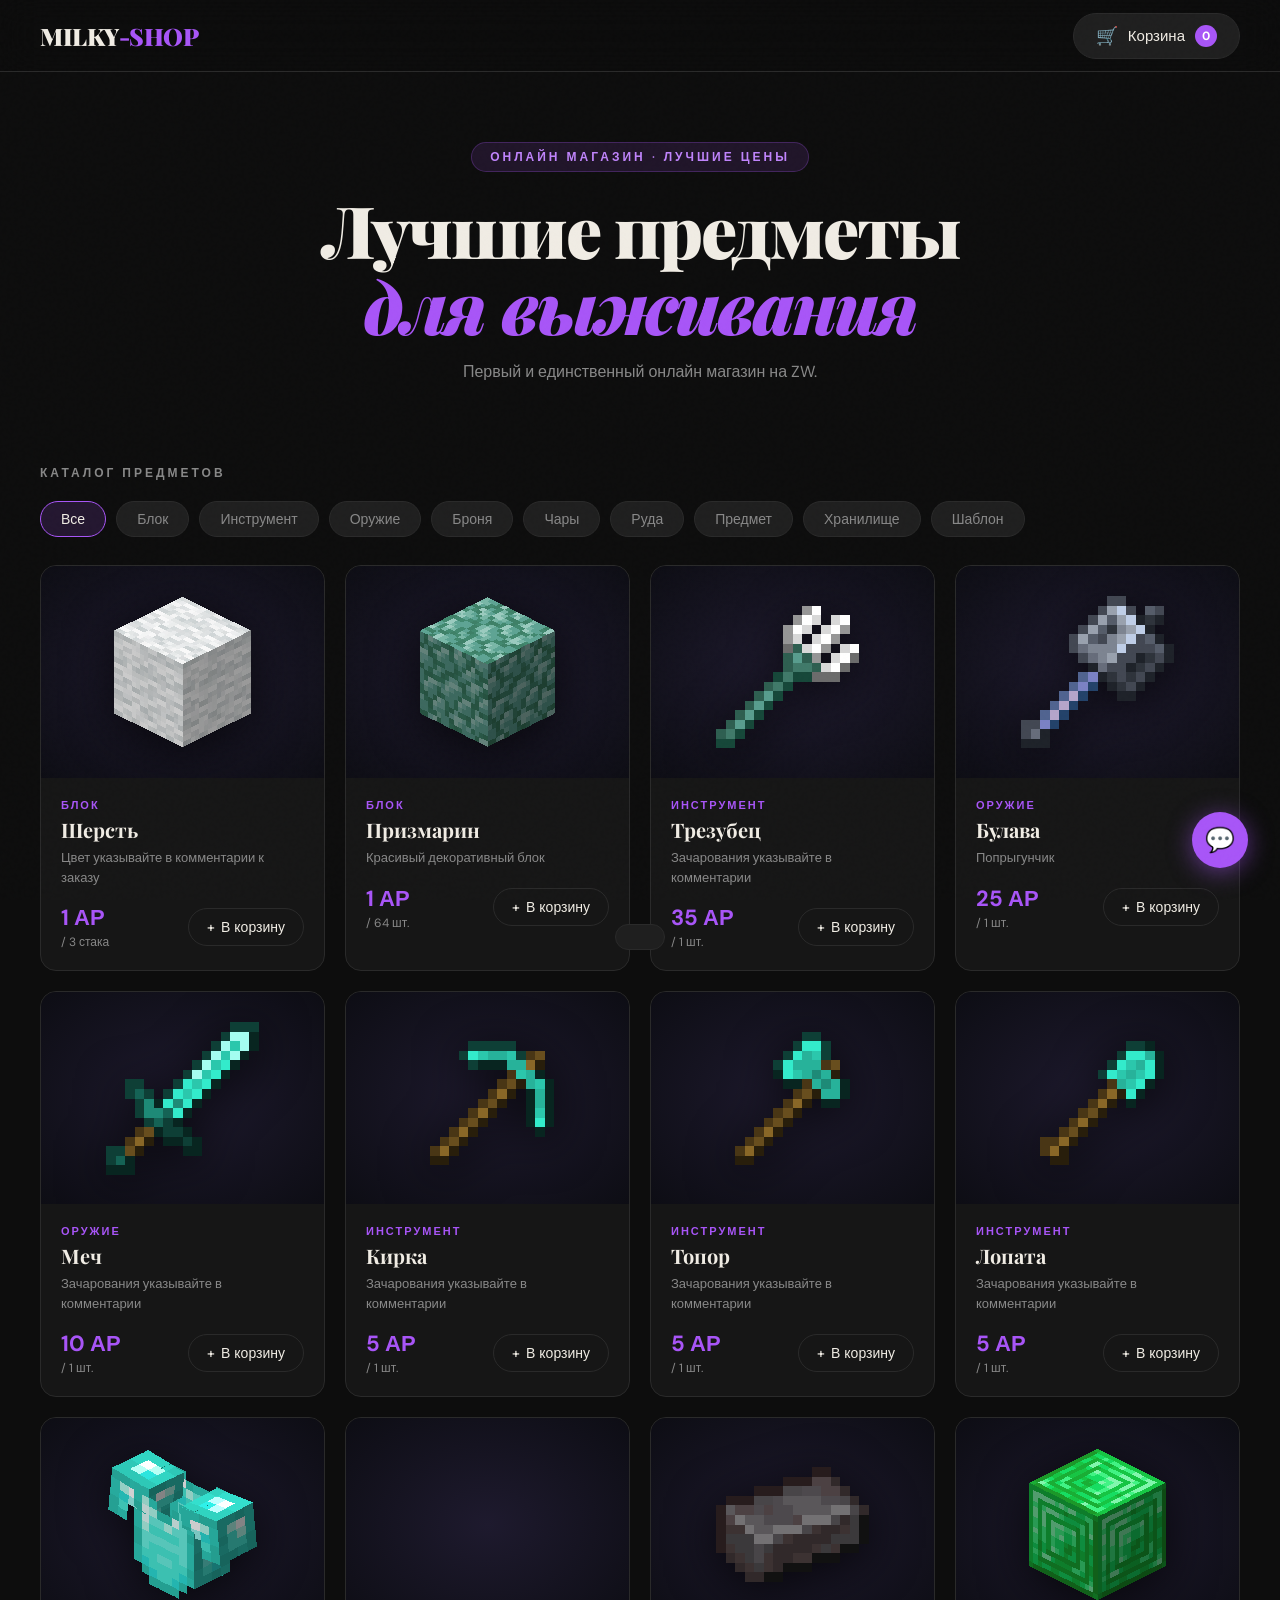
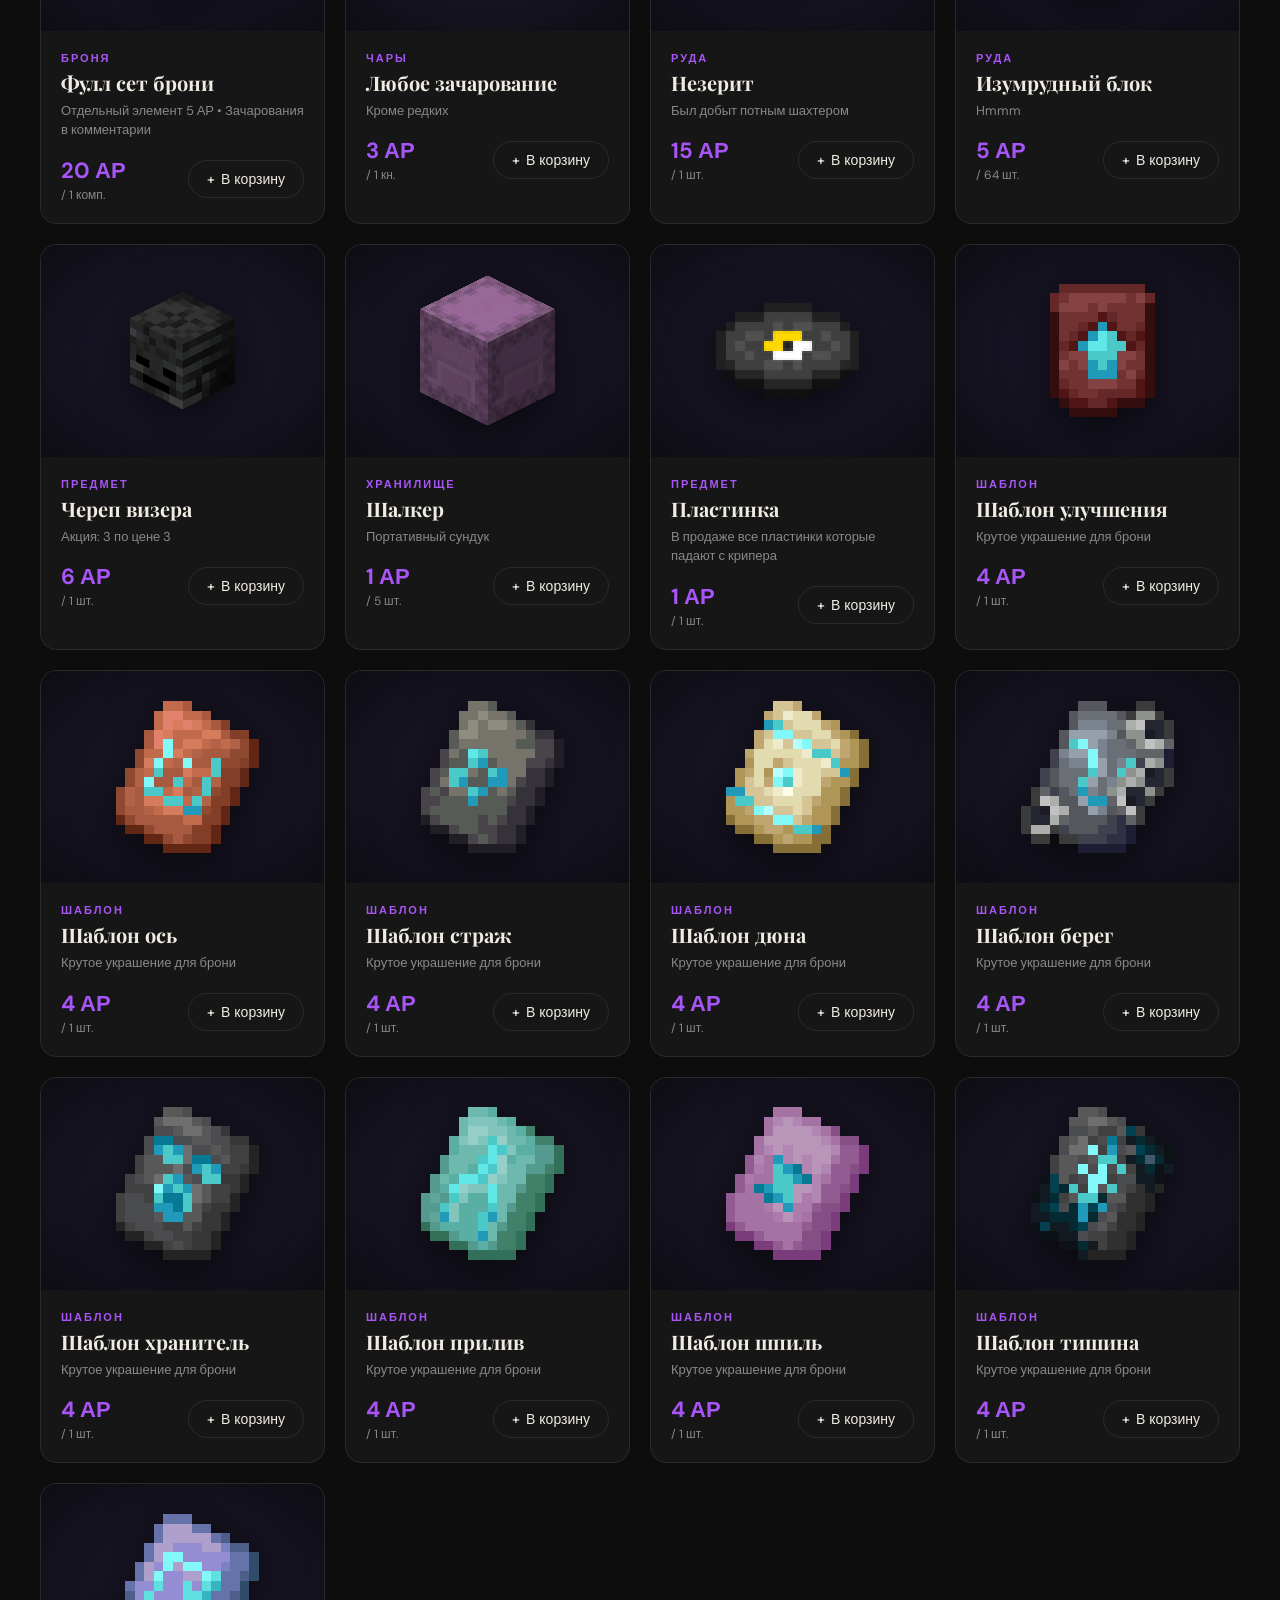
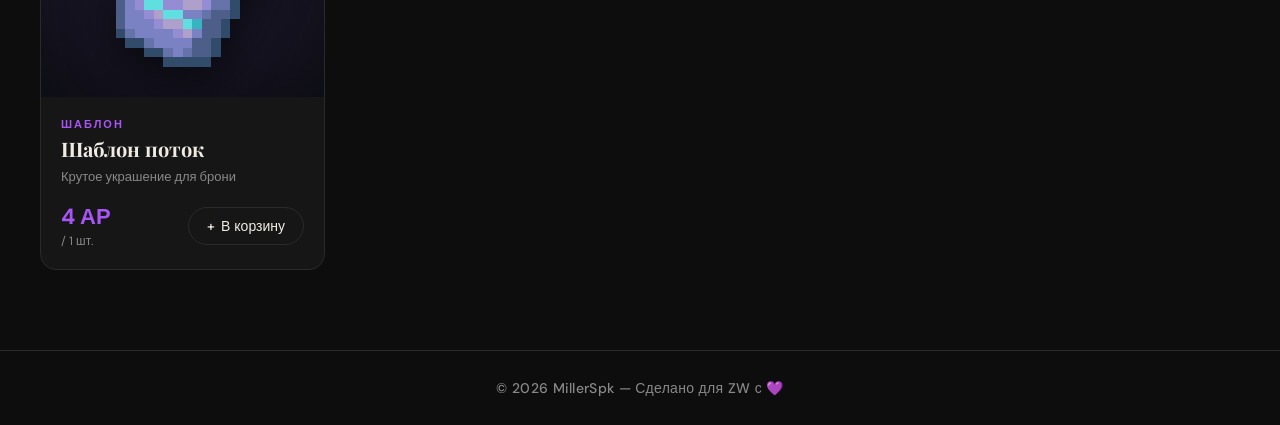
==== commit 16ad3032: "Update index.html" ====
--- a/index.html
+++ b/index.html
@@ -31,6 +31,7 @@
       overflow-x: hidden;
     }
 
+    /* Grain overlay */
     body::before {
       content: '';
       position: fixed;
@@ -857,7 +858,7 @@
     { id:12, name:'Изумрудный блок',     price:5,  unit:'64 шт.',   img:'images/embl.png',        tag:'Руда',       desc:'Hmmm' },
     { id:13, name:'Череп визера',        price:6,  unit:'1 шт.',    img:'images/skull.png',       tag:'Предмет',    desc:'Акция: 3 по цене 3' },
     { id:14, name:'Шалкер',             price:1,  unit:'5 шт.',    img:'images/shulker.png',     tag:'Хранилище',  desc:'Портативный сундук' },
-    { id:15, name:'Пластинка',           price:1,  unit:'1 шт.',    img:'images/disc.png',        tag:'Предмет',    desc:'Пигстеп имба' },
+    { id:15, name:'Пластинка',           price:1,  unit:'1 шт.',    img:'images/disc.png',        tag:'Предмет',    desc:'В продаже все пластинки которые падают с крипера' },
     { id:16, name:'Шаблон улучшения',           price:4,  unit:'1 шт.',    img:'images/temp.png',        tag:'Шаблон',    desc:'Крутое украшение для брони' },
     { id:17, name:'Шаблон ось',           price:4,  unit:'1 шт.',    img:'images/temp2.png',        tag:'Шаблон',    desc:'Крутое украшение для брони' },
     { id:18, name:'Шаблон страж',           price:4,  unit:'1 шт.',    img:'images/temp3.png',        tag:'Шаблон',    desc:'Крутое украшение для брони' },
@@ -1189,7 +1190,7 @@
     feedbackOpen = !feedbackOpen;
     document.getElementById('feedbackPopup').classList.toggle('open', feedbackOpen);
     document.getElementById('feedbackBtn').classList.toggle('open', feedbackOpen);
-    document.getElementById('feedbackBtn').textContent = feedbackOpen ? '✕' : '💬';
+    document.getElementById('feedbackBtn').textContent = feedbackOpen ? '+' : '💬';
     if (feedbackOpen) {
       // reset to default state
       document.getElementById('feedbackContent').innerHTML = `
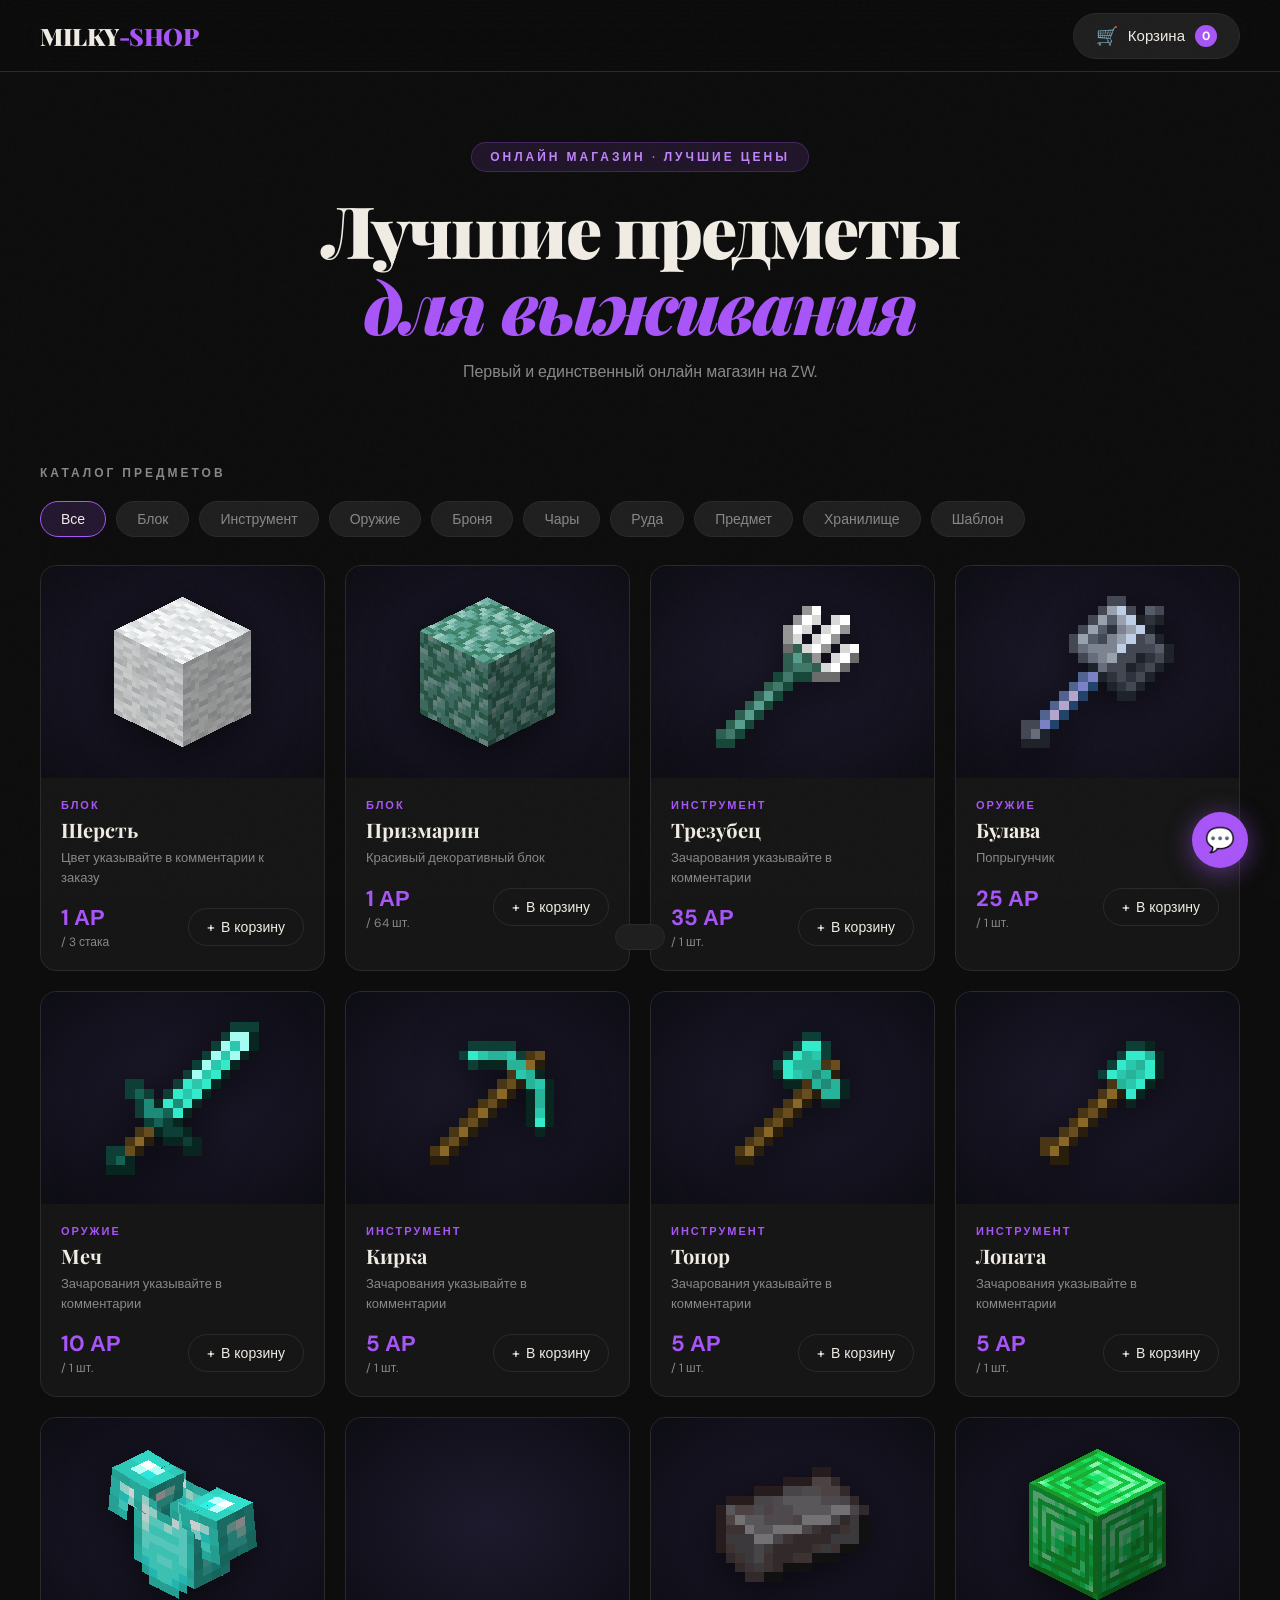
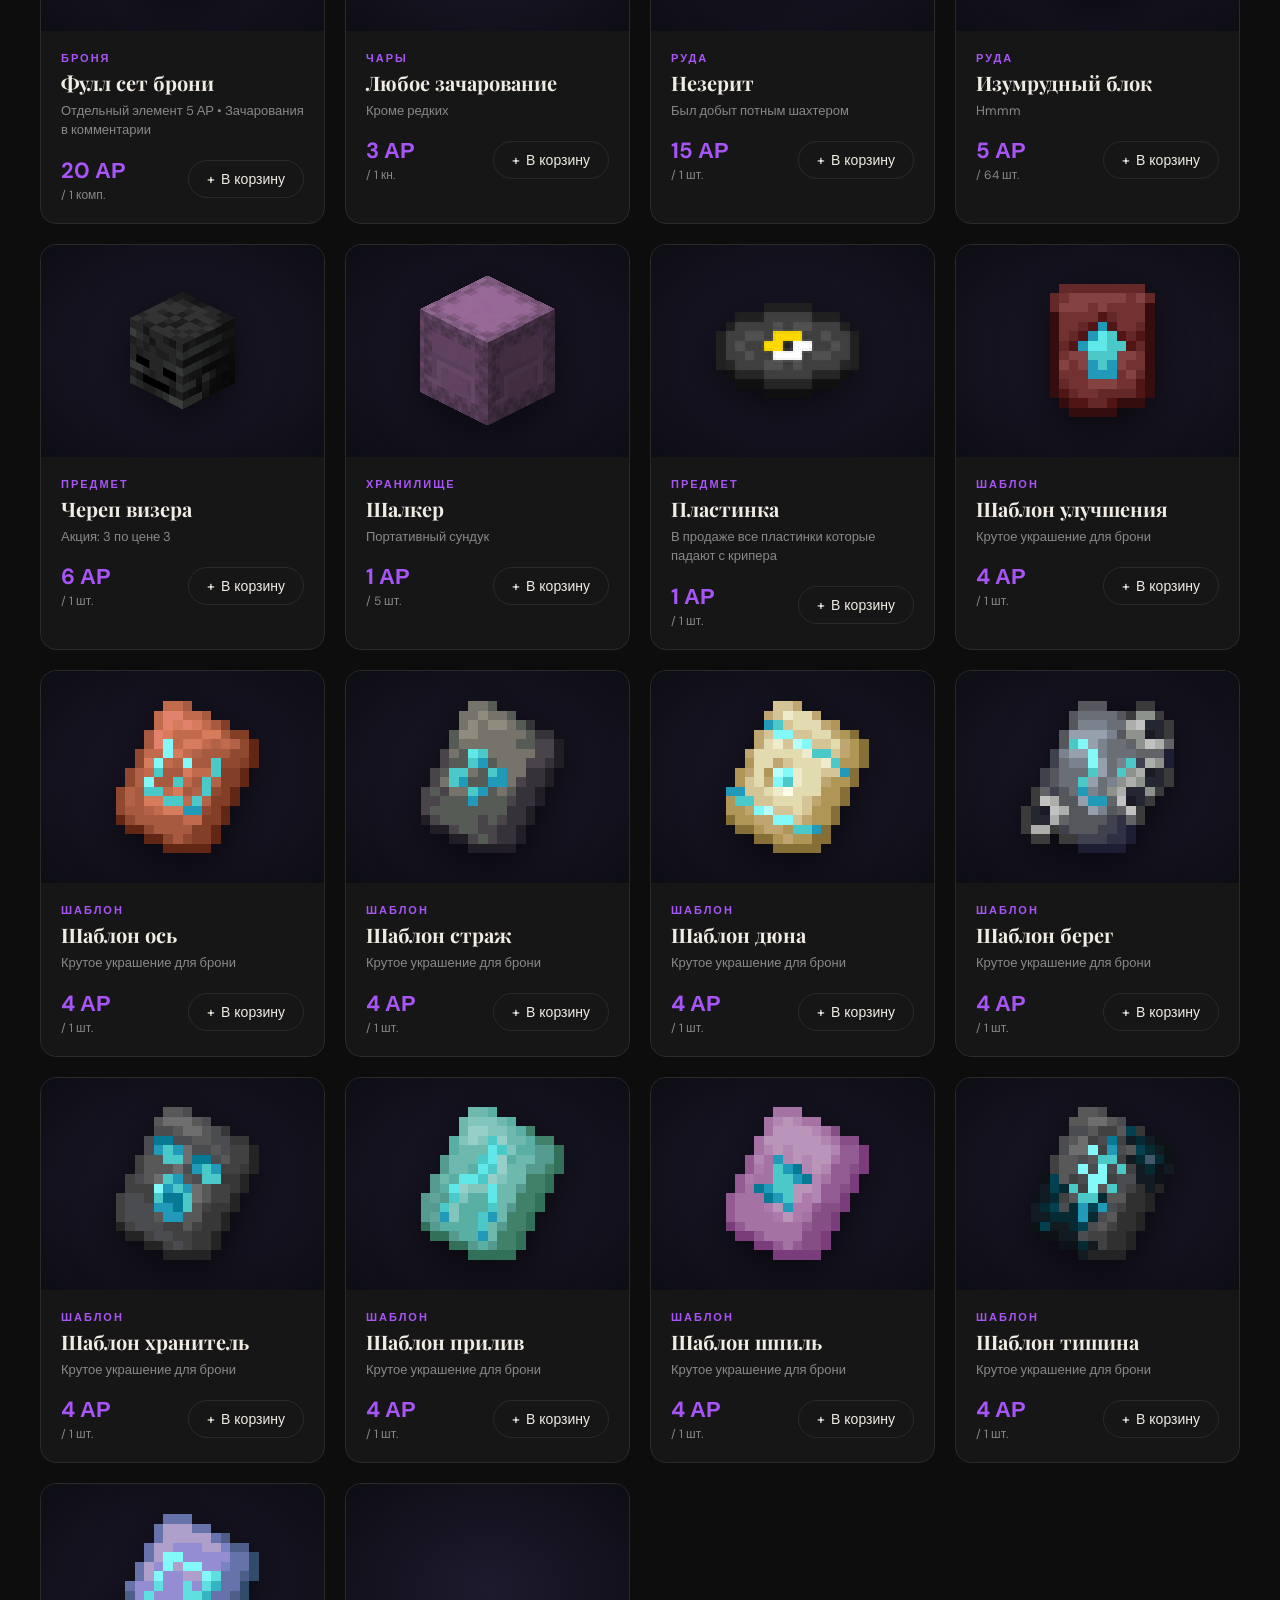
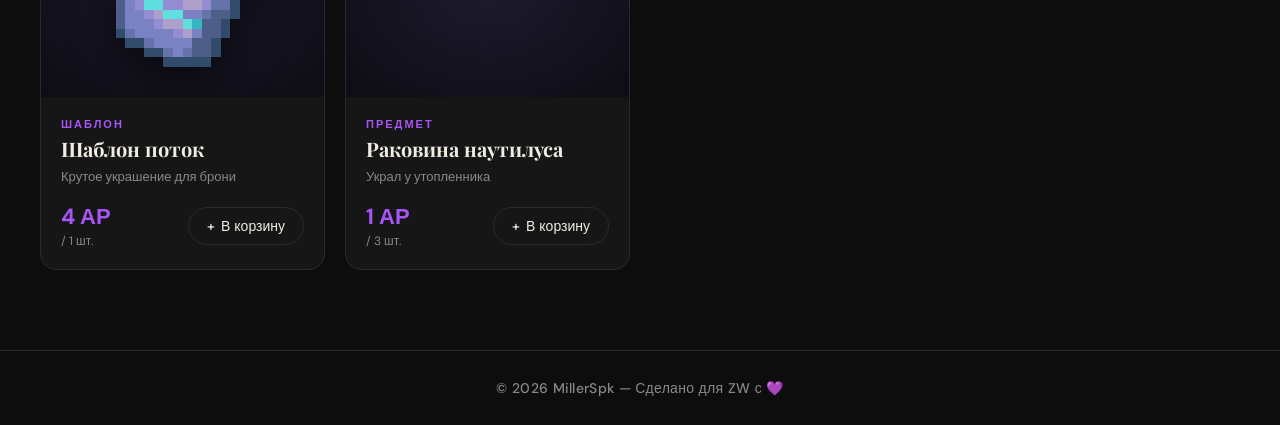
==== commit 992ac962: "Update index.html" ====
--- a/index.html
+++ b/index.html
@@ -869,6 +869,7 @@
     { id:23, name:'Шаблон шпиль',           price:4,  unit:'1 шт.',    img:'images/temp8.png',        tag:'Шаблон',    desc:'Крутое украшение для брони' },
     { id:24, name:'Шаблон тишина',           price:4,  unit:'1 шт.',    img:'images/temp9.png',        tag:'Шаблон',    desc:'Крутое украшение для брони' },
     { id:25, name:'Шаблон поток',           price:4,  unit:'1 шт.',    img:'images/temp10.png',        tag:'Шаблон',    desc:'Крутое украшение для брони' },
+    { id:26, name:'Раковина наутилуса',        price:1,  unit:'3 шт.',    img:'images/shell.png',       tag:'Предмет',    desc:'Украл у утопленника' },
   ];
 
   let cart = {};
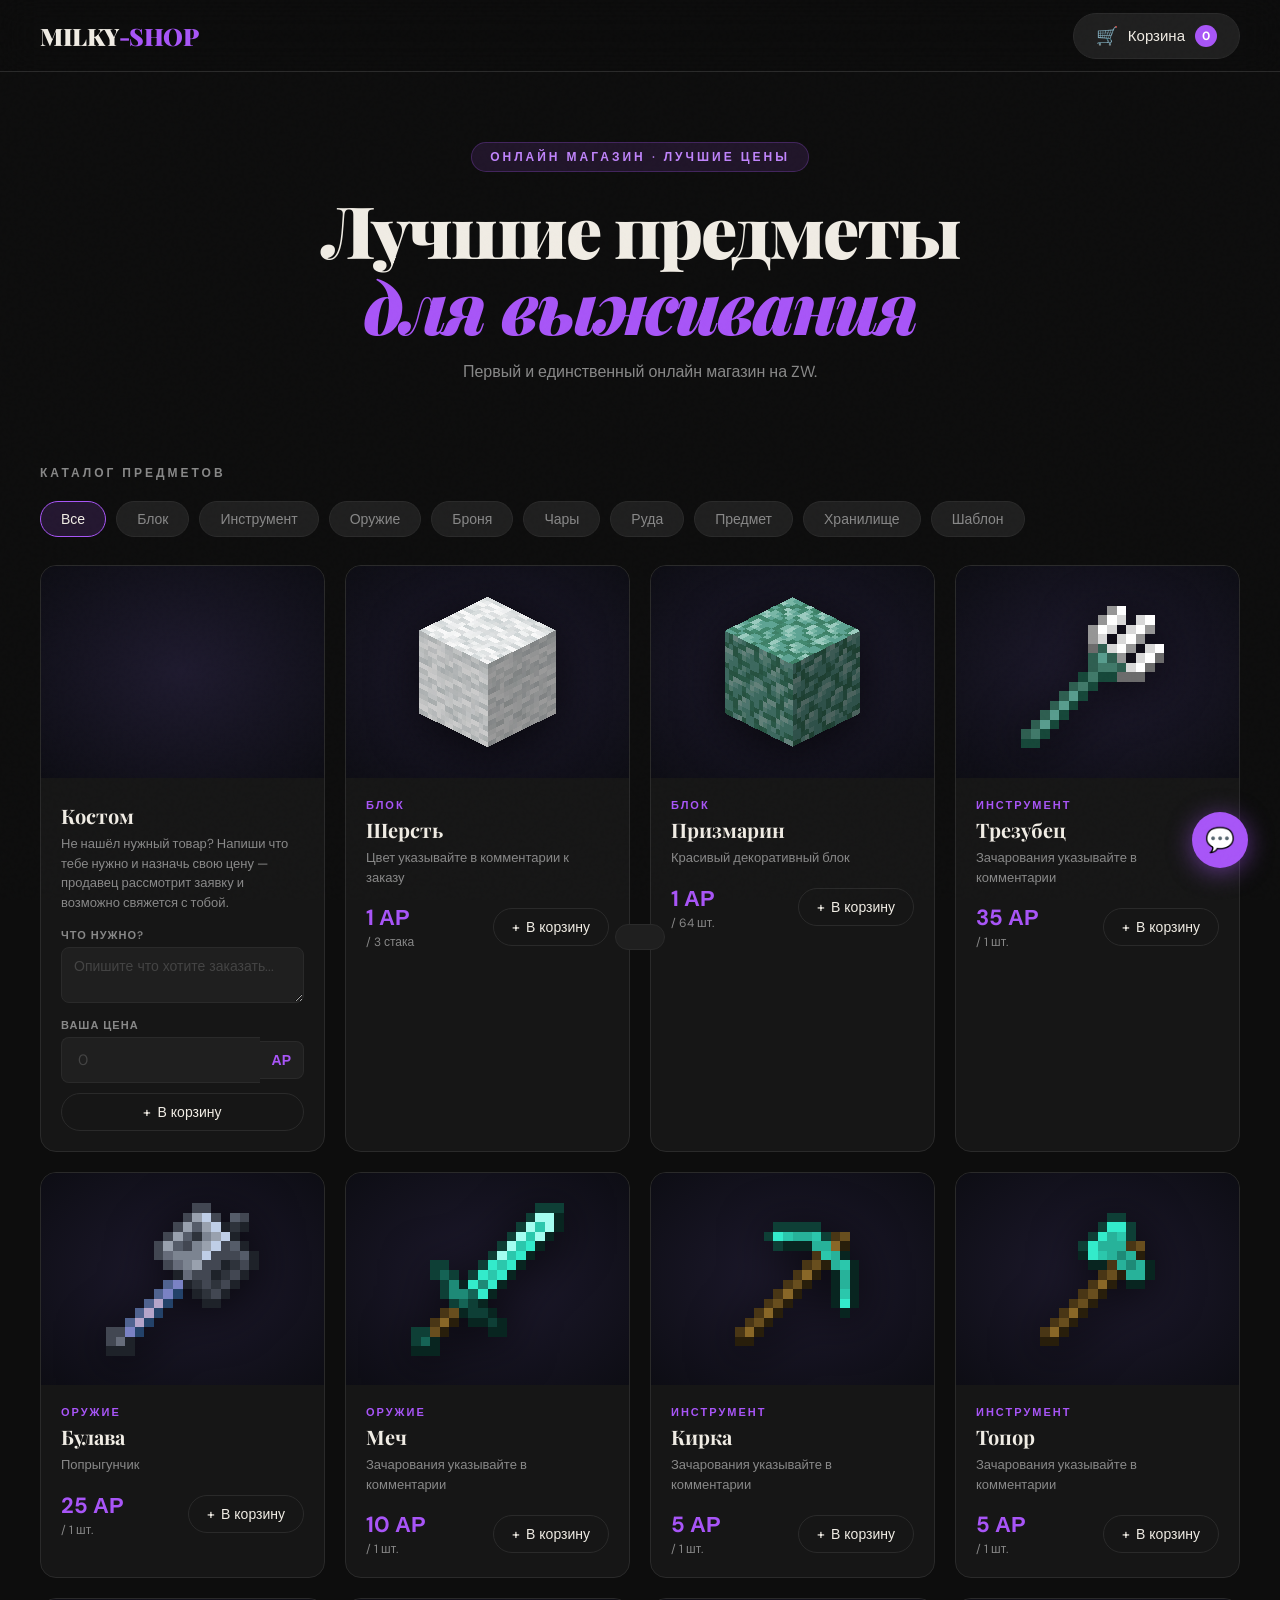
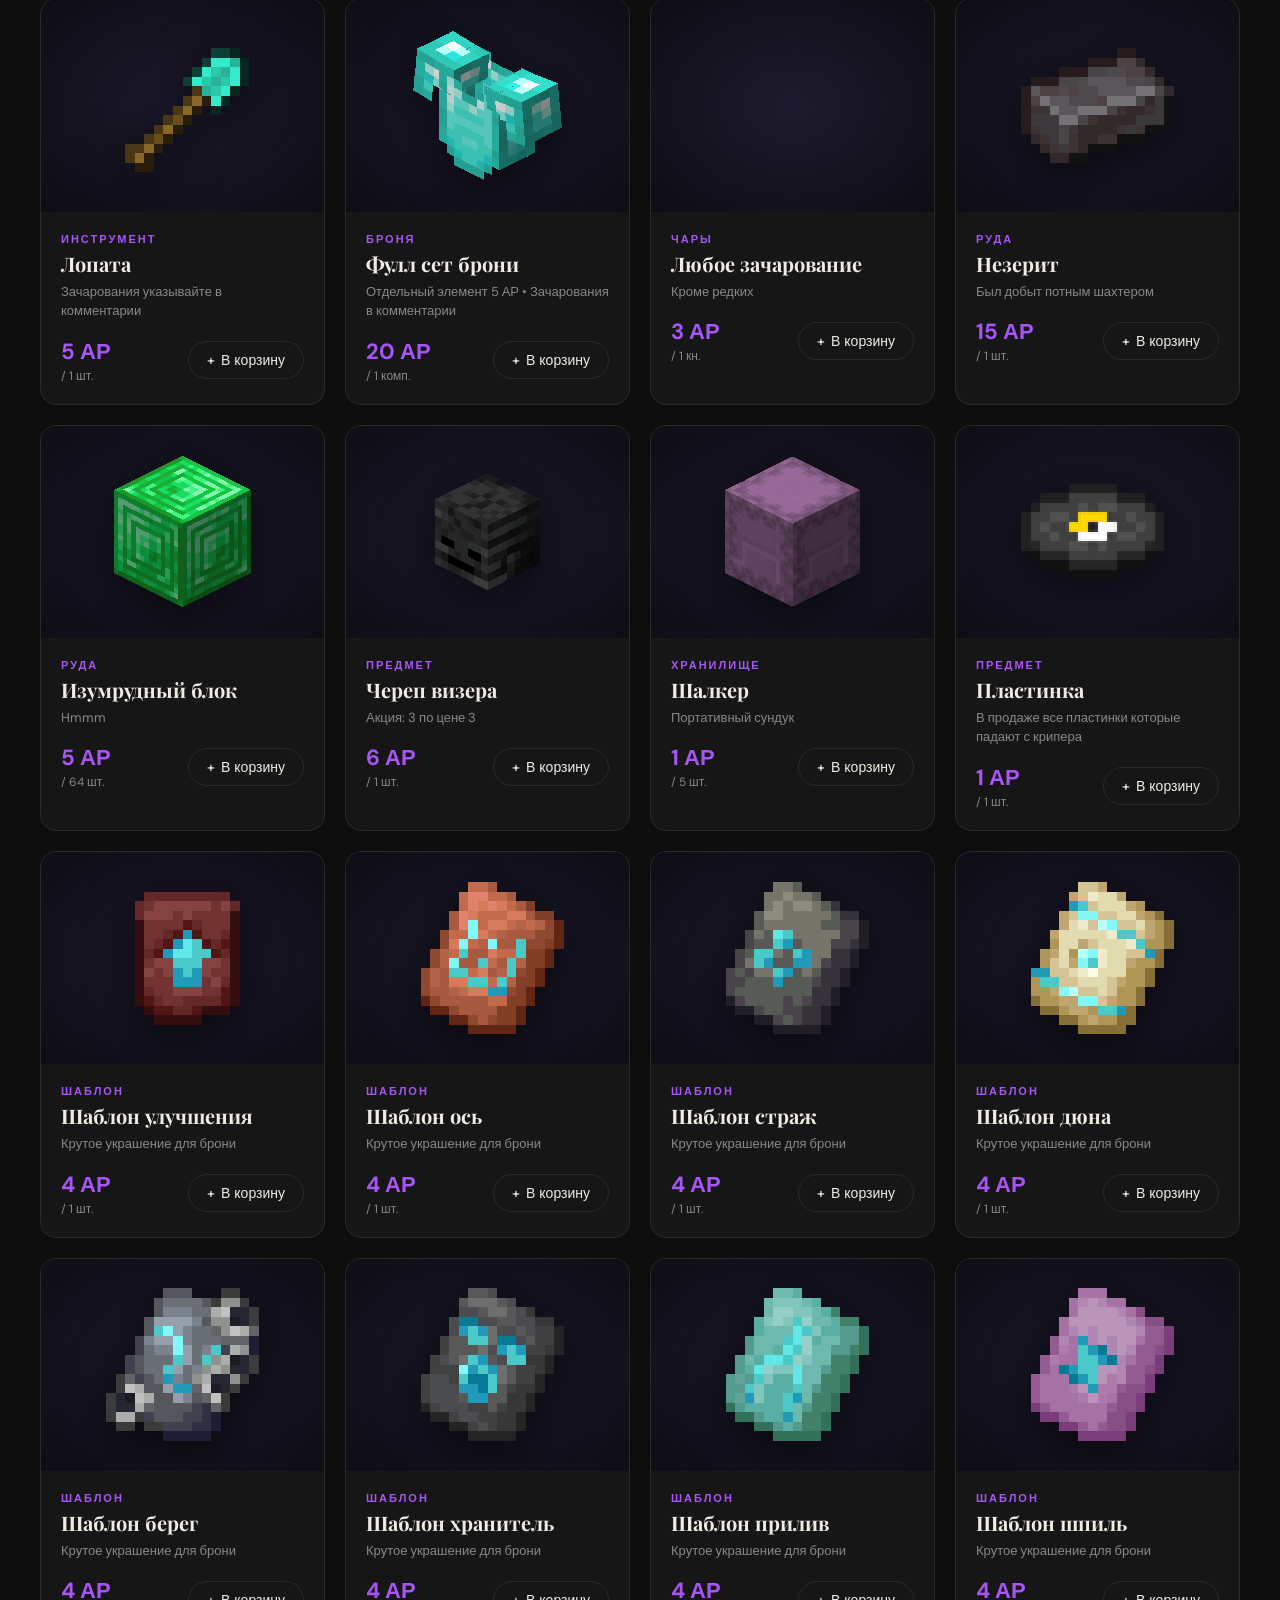
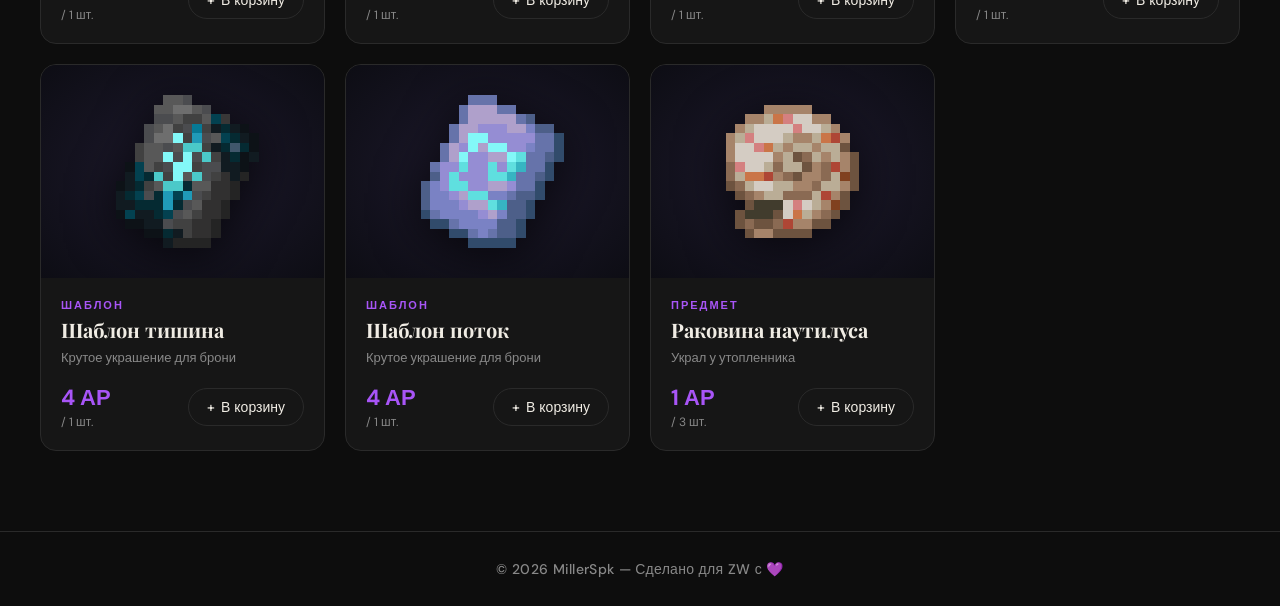
==== commit a66e5ea1: "Update index.html" ====
--- a/index.html
+++ b/index.html
@@ -801,6 +801,64 @@
       .feedback-popup { right: 16px; left: 16px; width: auto; bottom: 90px; }
       .feedback-btn { right: 16px; bottom: 24px; }
     }
+
+    /* CUSTOM ITEM CARD */
+    .card-custom-field {
+      margin-bottom: 10px;
+    }
+    .card-custom-label {
+      font-size: 11px;
+      letter-spacing: 1px;
+      text-transform: uppercase;
+      color: var(--muted);
+      font-weight: 600;
+      margin-bottom: 5px;
+    }
+    .card-custom-input {
+      width: 100%;
+      background: var(--surface2);
+      border: 1.5px solid var(--border);
+      color: var(--text);
+      padding: 9px 12px;
+      border-radius: 8px;
+      font-family: 'DM Sans', sans-serif;
+      font-size: 14px;
+      outline: none;
+      transition: border-color 0.2s;
+    }
+    .card-custom-input:focus {
+      border-color: var(--accent);
+      box-shadow: 0 0 0 3px rgba(168,85,247,0.1);
+    }
+    .card-custom-input::placeholder { color: #444; }
+    .card-custom-price-wrap {
+      display: flex;
+      align-items: center;
+      gap: 0;
+    }
+    .card-custom-price-wrap .card-custom-input {
+      border-radius: 8px 0 0 8px;
+      border-right: none;
+    }
+    .card-custom-currency {
+      background: var(--surface2);
+      border: 1.5px solid var(--border);
+      border-left: none;
+      border-radius: 0 8px 8px 0;
+      padding: 9px 12px;
+      font-size: 14px;
+      color: var(--accent);
+      font-weight: 600;
+      white-space: nowrap;
+    }
+    .card-custom-err {
+      font-size: 12px;
+      color: var(--danger);
+      margin-top: 4px;
+      min-height: 16px;
+      display: none;
+    }
+    .card-custom-err.show { display: block; }
   </style>
 </head>
 <body>
@@ -844,6 +902,8 @@
   // ==================================================
 
   const products = [
+    { id:99, name:'Костом',  price:0, unit:'—', img:'images/custom.png', tag:'', custom:true,
+    desc:'Не нашёл нужный товар? Напиши что тебе нужно и назначь свою цену — продавец рассмотрит заявку и возможно свяжется с тобой.' },
     { id:1,  name:'Шерсть',              price:1,  unit:'3 стака',  img:'images/wool.png',        tag:'Блок',       desc:'Цвет указывайте в комментарии к заказу' },
     { id:2,  name:'Призмарин',           price:1,  unit:'64 шт.',    img:'images/prismarine.gif',  tag:'Блок',       desc:'Красивый декоративный блок' },
     { id:3,  name:'Трезубец',            price:35, unit:'1 шт.',    img:'images/trident.png',     tag:'Инструмент', desc:'Зачарования указывайте в комментарии' },
@@ -873,6 +933,7 @@
   ];
 
   let cart = {};
+  let customOrder = null;
   const DELIVERY_COST = 5;
 
   const fmt = n => n + ' АР';
@@ -898,9 +959,79 @@
     renderProducts();
   }
 
+  function renderCustomCard(p) {
+    return `
+      <div class="card" id="card-${p.id}">
+        <div class="card-img-placeholder">
+          <img src="${p.img}" alt="${p.name}" onerror="this.style.display='none'" />
+        </div>
+        <div class="card-body">
+          <div class="card-tag">${p.tag}</div>
+          <div class="card-name">${p.name}</div>
+          <div class="card-desc">${p.desc}</div>
+          <div class="card-custom-field">
+            <div class="card-custom-label">Что нужно?</div>
+            <textarea class="card-custom-input" id="customDesc" rows="2" placeholder="Опишите что хотите заказать..."></textarea>
+          </div>
+          <div class="card-custom-field">
+            <div class="card-custom-label">Ваша цена</div>
+            <div class="card-custom-price-wrap">
+              <input type="text" class="card-custom-input" id="customPrice" placeholder="0" inputmode="numeric" oninput="validateCustomPrice(this)" />
+              <div class="card-custom-currency">АР</div>
+            </div>
+            <div class="card-custom-err" id="customPriceErr">Только цифры</div>
+          </div>
+          <button class="add-btn" style="width:100%;justify-content:center;margin-top:4px" id="addbtn-${p.id}" onclick="addCustomToCart()">
+            <span>+</span> В корзину
+          </button>
+        </div>
+      </div>`;
+  }
+
+  function validateCustomPrice(input) {
+    const val = input.value;
+    const valid = /^\d*$/.test(val);
+    const err = document.getElementById('customPriceErr');
+    if (!valid) {
+      input.value = val.replace(/[^\d]/g, '');
+      input.style.borderColor = 'var(--danger)';
+      if (err) err.classList.add('show');
+    } else {
+      input.style.borderColor = '';
+      if (err) err.classList.remove('show');
+    }
+  }
+
+  function addCustomToCart() {
+    const desc = document.getElementById('customDesc').value.trim();
+    const price = parseInt(document.getElementById('customPrice').value.trim()) || 0;
+    if (!desc) {
+      document.getElementById('customDesc').style.borderColor = 'var(--danger)';
+      setTimeout(() => { document.getElementById('customDesc').style.borderColor = ''; }, 1500);
+      showToast('⚠️ Опишите что вам нужно');
+      return;
+    }
+    if (!price) {
+      document.getElementById('customPrice').style.borderColor = 'var(--danger)';
+      setTimeout(() => { document.getElementById('customPrice').style.borderColor = ''; }, 1500);
+      showToast('⚠️ Укажите цену');
+      return;
+    }
+    customOrder = { desc, price };
+    cart[99] = 1;
+    updateCartCount();
+    const btn = document.getElementById('addbtn-99');
+    btn.classList.add('added');
+    btn.innerHTML = '<span>✓</span> Добавлено';
+    setTimeout(() => { btn.classList.remove('added'); btn.innerHTML = '<span>+</span> В корзину'; }, 1500);
+    showToast('✅ Заявка добавлена в корзину');
+  }
+
   function renderProducts() {
     const filtered = activeCategory === 'Все' ? products : products.filter(p => p.tag === activeCategory);
-    document.getElementById('productsGrid').innerHTML = filtered.map(p => `
+    document.getElementById('productsGrid').innerHTML = filtered.map(p => {
+      if (p.custom) return renderCustomCard(p);
+      return `
       <div class="card" id="card-${p.id}">
         <div class="card-img-placeholder">
           <img src="${p.img}" alt="${p.name}" onerror="this.style.display='none'" />
@@ -919,7 +1050,8 @@
             </button>
           </div>
         </div>
-      </div>`).join('');
+      </div>`;
+    }).join('');
   }
 
   function addToCart(id) {
@@ -942,6 +1074,7 @@
 
   function cartSubtotal() {
     return Object.entries(cart).reduce((sum, [id, qty]) => {
+      if (id == 99 && customOrder) return sum + customOrder.price;
       return sum + products.find(x => x.id == id).price * qty;
     }, 0);
   }
@@ -971,6 +1104,18 @@
     }
     const itemsHTML = items.map(([id, qty]) => {
       const p = products.find(x => x.id == id);
+      if (id == 99 && customOrder) {
+        return `<div class="cart-item">
+          <div class="cart-item-info">
+            <div class="cart-item-name">Костом</div>
+            <div class="cart-item-price" style="max-width:180px;overflow:hidden;text-overflow:ellipsis;white-space:nowrap">${customOrder.desc}</div>
+          </div>
+          <div class="cart-item-qty">
+            <button class="qty-btn" onclick="changeQty(${id},-1)">−</button>
+          </div>
+          <div class="cart-item-total">${fmt(customOrder.price)}</div>
+        </div>`;
+      }
       return `<div class="cart-item">
         <div class="cart-item-info">
           <div class="cart-item-name">${p.name}</div>
@@ -996,7 +1141,10 @@
 
   function changeQty(id, delta) {
     cart[id] = Math.max(0, (cart[id] || 0) + delta);
-    if (!cart[id]) delete cart[id];
+    if (!cart[id]) {
+      delete cart[id];
+      if (id == 99) customOrder = null;
+    }
     updateCartCount();
     renderCartScreen();
   }
@@ -1006,6 +1154,9 @@
     if (!items.length) return;
     const summaryItems = items.map(([id, qty]) => {
       const p = products.find(x => x.id == id);
+      if (id == 99 && customOrder) {
+        return `<div class="summary-item"><span class="item-name">Костом — ${customOrder.desc.slice(0,30)}${customOrder.desc.length>30?'…':''}</span><span>${fmt(customOrder.price)}</span></div>`;
+      }
       const totalUnits = qty > 1 ? `${qty} × ${p.unit}` : p.unit;
       return `<div class="summary-item"><span class="item-name">${p.name} — ${totalUnits}</span><span>${fmt(p.price * qty)}</span></div>`;
     }).join('');
@@ -1127,6 +1278,9 @@
 
     const items = Object.entries(cart).filter(([,q]) => q > 0);
     const lines = items.map(([id, qty]) => {
+      if (id == 99 && customOrder) {
+        return `  • Костом: ${customOrder.desc} — ${fmt(customOrder.price)}`;
+      }
       const p = products.find(x => x.id == id);
       const totalUnits = qty > 1 ? `${qty} × ${p.unit}` : p.unit;
       return `  • ${p.name}: ${totalUnits} — ${fmt(p.price * qty)}`;
@@ -1157,7 +1311,7 @@
       });
       const data = await res.json();
       if (!data.ok) throw new Error(data.error || 'Ошибка сервера');
-      cart = {}; deliveryEnabled = false; updateCartCount();
+      cart = {}; deliveryEnabled = false; customOrder = null; updateCartCount();
       document.getElementById('cartScreen').innerHTML = `
         <div class="success-screen">
           <div class="success-icon">🎉</div>
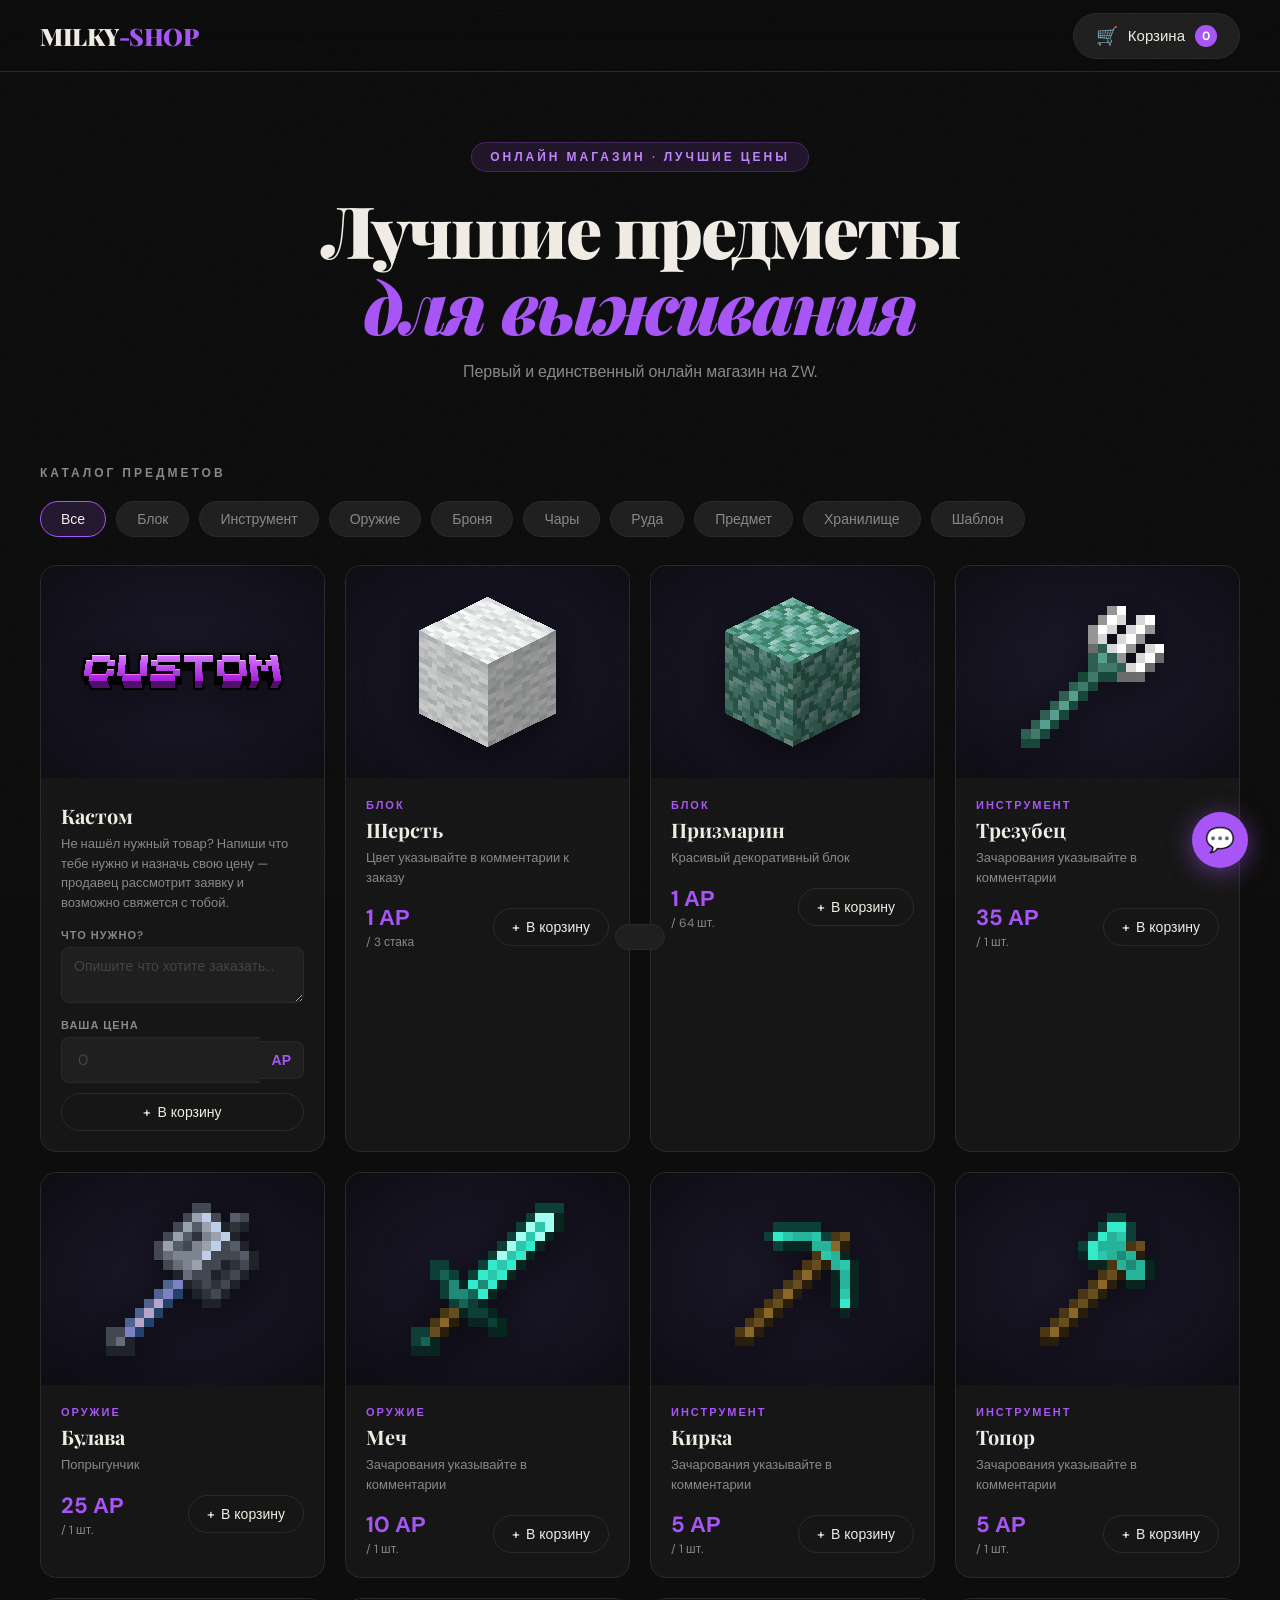
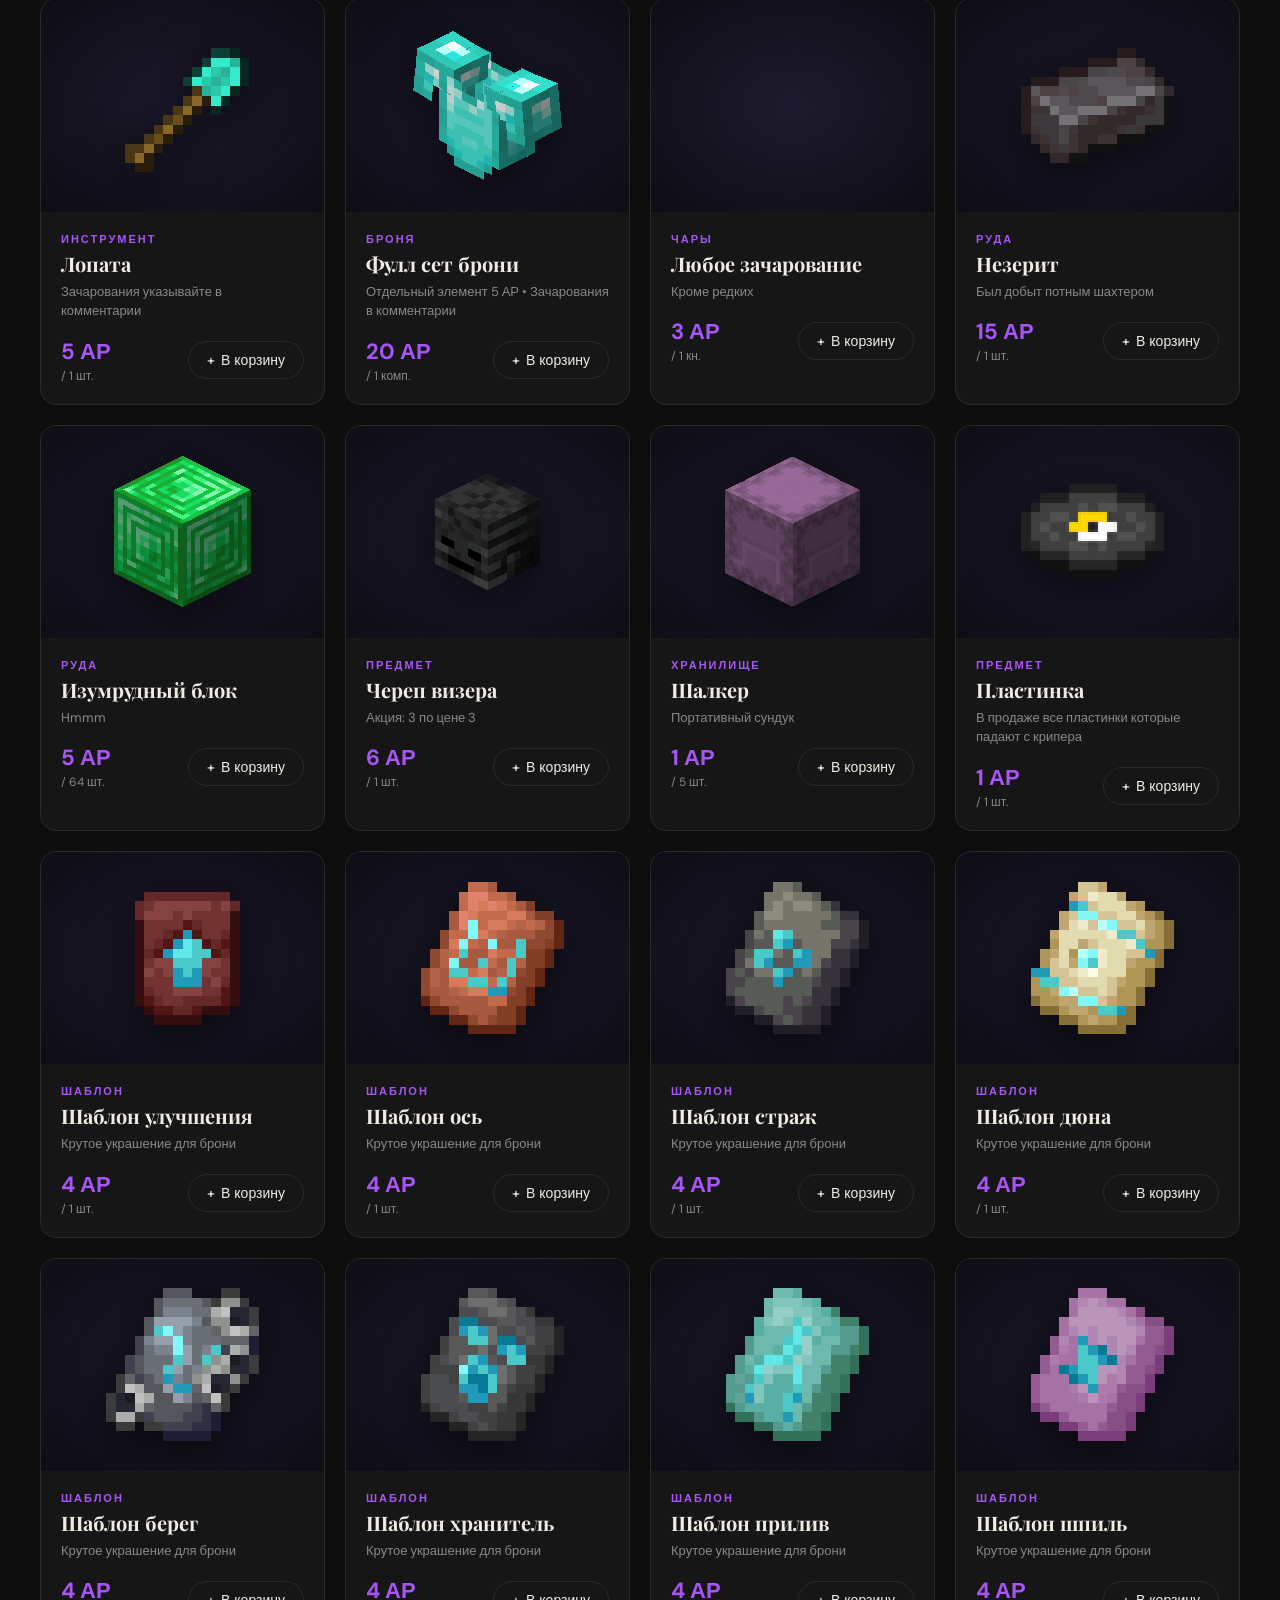
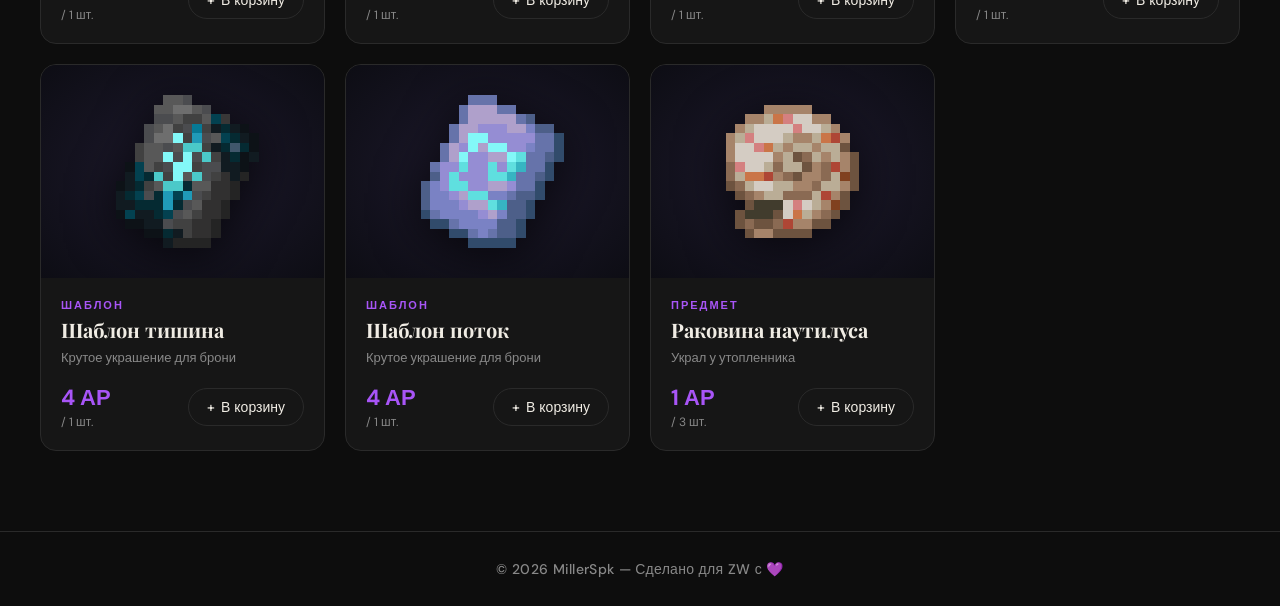
==== commit 92fc0b79: "Update index.html" ====
--- a/index.html
+++ b/index.html
@@ -902,7 +902,7 @@
   // ==================================================
 
   const products = [
-    { id:99, name:'Костом',  price:0, unit:'—', img:'images/custom.png', tag:'', custom:true,
+    { id:99, name:'Кастом',  price:0, unit:'—', img:'images/custom.png', tag:'', custom:true,
     desc:'Не нашёл нужный товар? Напиши что тебе нужно и назначь свою цену — продавец рассмотрит заявку и возможно свяжется с тобой.' },
     { id:1,  name:'Шерсть',              price:1,  unit:'3 стака',  img:'images/wool.png',        tag:'Блок',       desc:'Цвет указывайте в комментарии к заказу' },
     { id:2,  name:'Призмарин',           price:1,  unit:'64 шт.',    img:'images/prismarine.gif',  tag:'Блок',       desc:'Красивый декоративный блок' },
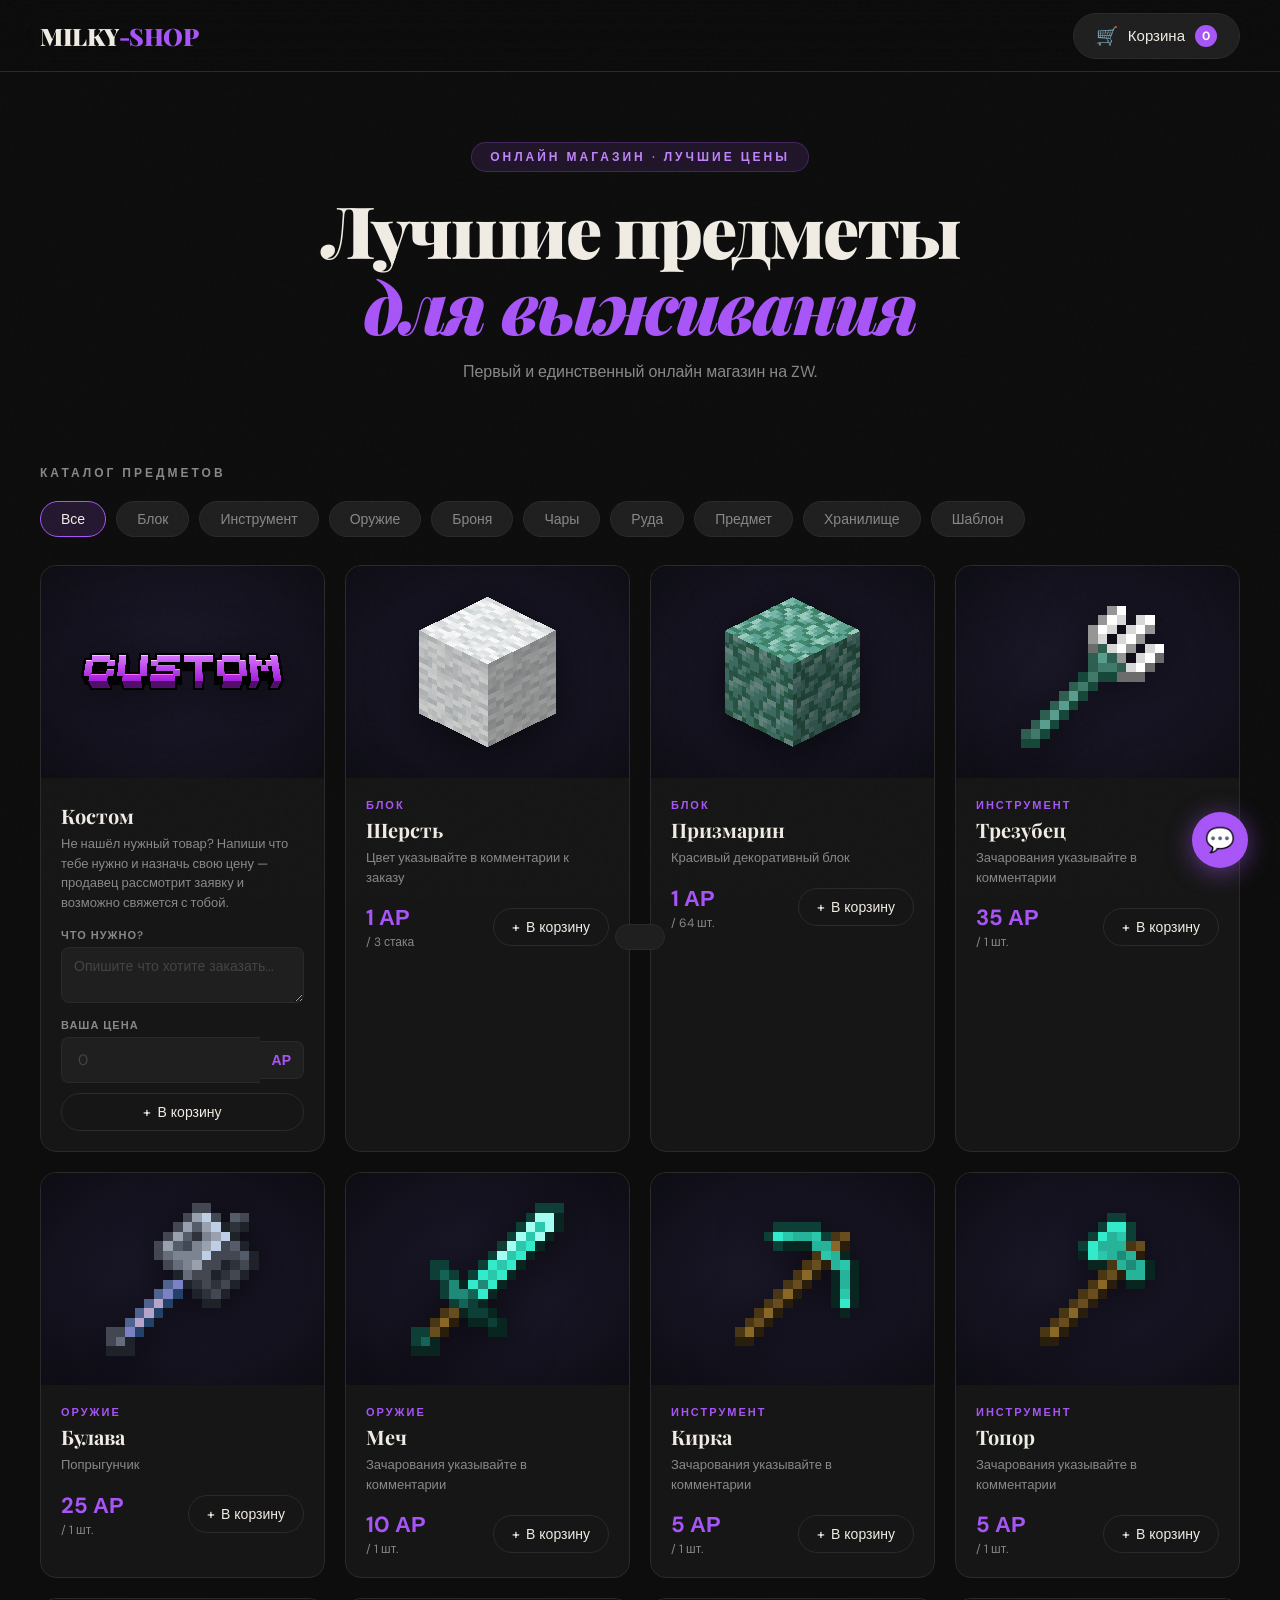
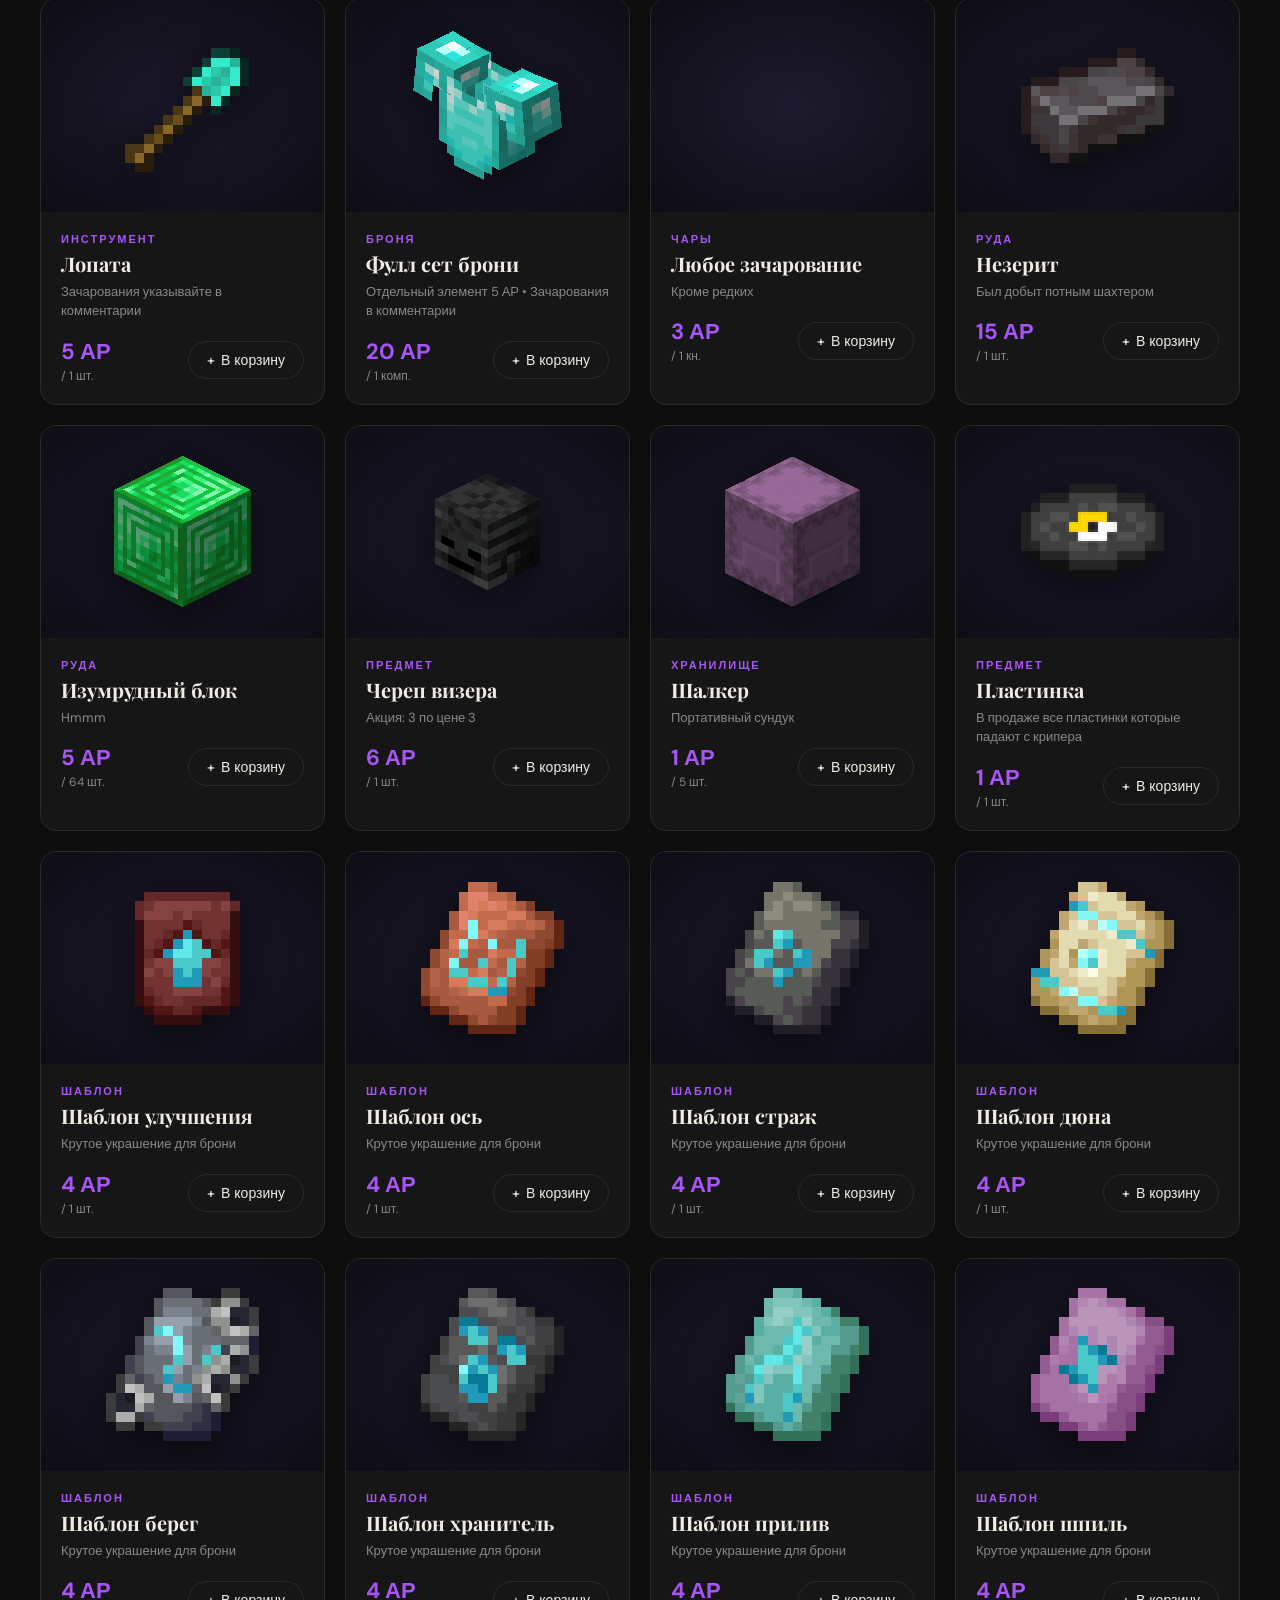
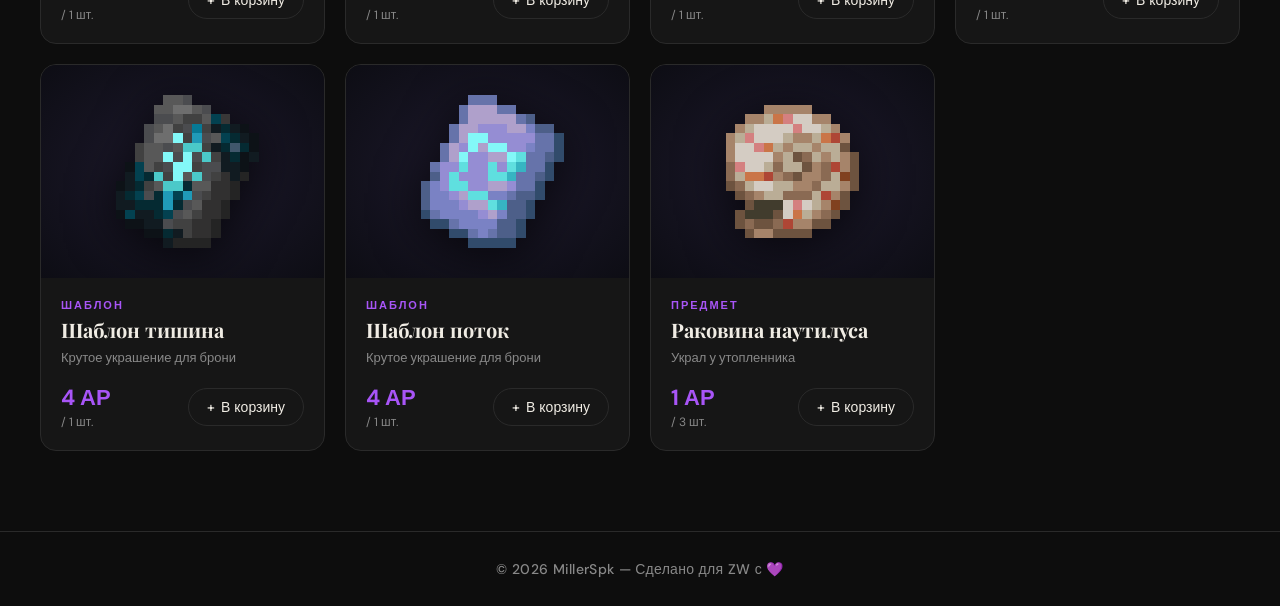
==== commit fee924d4: "Rename shop.html to index.html" ====
--- a/index.html
+++ b/index.html
@@ -6,864 +6,11 @@
   <title>MILKY-SHOP</title>
   <link rel="icon" type="image/svg+xml" href="data:image/svg+xml,%3Csvg xmlns='http://www.w3.org/2000/svg' viewBox='0 0 32 32'%3E%3Crect width='32' height='32' rx='6' fill='%230d0d0d'/%3E%3Ccircle cx='16' cy='16' r='10' fill='%239333ea'/%3E%3Ccircle cx='16' cy='16' r='6' fill='%23a855f7'/%3E%3Ccircle cx='16' cy='16' r='3' fill='%23c084fc'/%3E%3C/svg%3E" />
   <link href="https://fonts.googleapis.com/css2?family=Playfair+Display:wght@400;700;900&family=DM+Sans:wght@300;400;500;600&display=swap" rel="stylesheet"/>
-  <style>
-    :root {
-      --bg: #0d0d0d;
-      --surface: #161616;
-      --surface2: #1f1f1f;
-      --border: #2a2a2a;
-      --accent: #a855f7;
-      --accent2: #c084fc;
-      --text: #f0ece4;
-      --muted: #888;
-      --danger: #e05a5a;
-      --success: #4caf72;
-      --radius: 16px;
-    }
+  <link rel="stylesheet" href="style.css"/>
 
-    * { margin: 0; padding: 0; box-sizing: border-box; }
-
-    body {
-      background: var(--bg);
-      color: var(--text);
-      font-family: 'DM Sans', sans-serif;
-      min-height: 100vh;
-      overflow-x: hidden;
-    }
-
-    /* Grain overlay */
-    body::before {
-      content: '';
-      position: fixed;
-      inset: 0;
-      background-image: url("data:image/svg+xml,%3Csvg viewBox='0 0 256 256' xmlns='http://www.w3.org/2000/svg'%3E%3Cfilter id='noise'%3E%3CfeTurbulence type='fractalNoise' baseFrequency='0.9' numOctaves='4' stitchTiles='stitch'/%3E%3C/filter%3E%3Crect width='100%25' height='100%25' filter='url(%23noise)' opacity='0.035'/%3E%3C/svg%3E");
-      pointer-events: none;
-      z-index: 9999;
-      opacity: 0.4;
-    }
-
-    /* HEADER */
-    header {
-      position: sticky;
-      top: 0;
-      z-index: 100;
-      background: rgba(13,13,13,0.92);
-      backdrop-filter: blur(20px);
-      border-bottom: 1px solid var(--border);
-      padding: 0 40px;
-      height: 72px;
-      display: flex;
-      align-items: center;
-      justify-content: space-between;
-    }
-
-    .logo {
-      font-family: 'Playfair Display', serif;
-      font-size: 24px;
-      font-weight: 900;
-      letter-spacing: -0.5px;
-      color: var(--text);
-    }
-    .logo span { color: var(--accent); }
-
-    .cart-btn {
-      position: relative;
-      background: var(--surface2);
-      border: 1px solid var(--border);
-      color: var(--text);
-      padding: 10px 22px;
-      border-radius: 50px;
-      cursor: pointer;
-      font-family: 'DM Sans', sans-serif;
-      font-size: 15px;
-      font-weight: 500;
-      display: flex;
-      align-items: center;
-      gap: 10px;
-      transition: all 0.25s;
-    }
-    .cart-btn:hover {
-      background: var(--accent);
-      color: #fff;
-      border-color: var(--accent);
-      transform: translateY(-1px);
-      box-shadow: 0 4px 20px rgba(168,85,247,0.4);
-    }
-    .cart-icon { font-size: 18px; }
-    .cart-count {
-      background: var(--accent);
-      color: #fff;
-      border-radius: 50%;
-      width: 22px;
-      height: 22px;
-      font-size: 12px;
-      font-weight: 700;
-      display: flex;
-      align-items: center;
-      justify-content: center;
-      transition: all 0.3s;
-    }
-    .cart-btn:hover .cart-count {
-      background: rgba(255,255,255,0.25);
-      color: #fff;
-    }
-    .cart-count.bump { animation: bump 0.35s ease; }
-    @keyframes bump {
-      0% { transform: scale(1); }
-      50% { transform: scale(1.5); }
-      100% { transform: scale(1); }
-    }
-
-    /* HERO */
-    .hero {
-      padding: 70px 40px 40px;
-      text-align: center;
-    }
-    .hero-label {
-      display: inline-block;
-      background: rgba(168,85,247,0.12);
-      color: var(--accent2);
-      font-size: 12px;
-      font-weight: 600;
-      letter-spacing: 3px;
-      text-transform: uppercase;
-      padding: 6px 18px;
-      border-radius: 50px;
-      border: 1px solid rgba(168,85,247,0.25);
-      margin-bottom: 20px;
-    }
-    .hero h1 {
-      font-family: 'Playfair Display', serif;
-      font-size: clamp(36px, 6vw, 72px);
-      font-weight: 900;
-      line-height: 1.05;
-      letter-spacing: -2px;
-      margin-bottom: 16px;
-    }
-    .hero h1 em {
-      font-style: italic;
-      color: var(--accent);
-    }
-    .hero p {
-      color: var(--muted);
-      font-size: 16px;
-      max-width: 480px;
-      margin: 0 auto;
-      line-height: 1.6;
-    }
-
-    /* GRID */
-    .section-label {
-      padding: 40px 40px 20px;
-      font-size: 12px;
-      letter-spacing: 3px;
-      text-transform: uppercase;
-      color: var(--muted);
-      font-weight: 600;
-    }
-
-    .products-grid {
-      display: grid;
-      grid-template-columns: repeat(auto-fill, minmax(280px, 1fr));
-      gap: 20px;
-      padding: 0 40px 80px;
-    }
-
-    /* CARD */
-    .card {
-      background: var(--surface);
-      border: 1px solid var(--border);
-      border-radius: var(--radius);
-      overflow: hidden;
-      transition: all 0.3s cubic-bezier(0.34, 1.56, 0.64, 1);
-      cursor: default;
-    }
-    .card:hover {
-      transform: translateY(-6px);
-      border-color: rgba(168,85,247,0.35);
-      box-shadow: 0 20px 60px rgba(0,0,0,0.5), 0 0 0 1px rgba(168,85,247,0.1);
-    }
-    .card-img-placeholder {
-      width: 100%;
-      aspect-ratio: 4/3;
-      background: radial-gradient(ellipse at center, #1e1a2e 0%, #0d0d14 100%);
-      display: flex;
-      align-items: center;
-      justify-content: center;
-      font-size: 52px;
-      transition: transform 0.4s;
-      overflow: hidden;
-      position: relative;
-    }
-    .card-img-placeholder img {
-      width: 72%;
-      height: 72%;
-      object-fit: contain;
-      display: block;
-      transition: transform 0.4s;
-      image-rendering: pixelated;
-      filter: drop-shadow(0 8px 24px rgba(0,0,0,0.7));
-    }
-    .card:hover .card-img-placeholder img { transform: scale(1.1) translateY(-4px); }
-    .card:hover .card-img-placeholder { transform: scale(1.0); }
-
-    .card-body { padding: 20px; }
-    .card-tag {
-      font-size: 11px;
-      letter-spacing: 2px;
-      text-transform: uppercase;
-      color: var(--accent);
-      font-weight: 600;
-      margin-bottom: 6px;
-    }
-    .card-name {
-      font-family: 'Playfair Display', serif;
-      font-size: 20px;
-      font-weight: 700;
-      margin-bottom: 6px;
-      line-height: 1.2;
-    }
-    .card-desc {
-      font-size: 13px;
-      color: var(--muted);
-      line-height: 1.5;
-      margin-bottom: 16px;
-    }
-    .card-footer {
-      display: flex;
-      align-items: center;
-      justify-content: space-between;
-    }
-    .card-price {
-      font-size: 22px;
-      font-weight: 700;
-      color: var(--accent);
-    }
-    .card-price span {
-      font-size: 13px;
-      color: var(--muted);
-      font-weight: 400;
-    }
-    .add-btn {
-      background: transparent;
-      border: 1.5px solid var(--border);
-      color: var(--text);
-      padding: 9px 18px;
-      border-radius: 50px;
-      cursor: pointer;
-      font-family: 'DM Sans', sans-serif;
-      font-size: 14px;
-      font-weight: 500;
-      transition: all 0.25s;
-      display: flex;
-      align-items: center;
-      gap: 6px;
-    }
-    .add-btn:hover {
-      background: var(--accent);
-      border-color: var(--accent);
-      color: #fff;
-      transform: scale(1.03);
-      box-shadow: 0 4px 16px rgba(168,85,247,0.4);
-    }
-    .add-btn.added {
-      background: rgba(76,175,114,0.15);
-      border-color: var(--success);
-      color: var(--success);
-    }
-
-    /* MODAL OVERLAY */
-    .overlay {
-      position: fixed;
-      inset: 0;
-      background: rgba(0,0,0,0.75);
-      backdrop-filter: blur(8px);
-      z-index: 200;
-      display: flex;
-      align-items: center;
-      justify-content: center;
-      opacity: 0;
-      pointer-events: none;
-      transition: opacity 0.3s;
-    }
-    .overlay.open { opacity: 1; pointer-events: all; }
-
-    .modal {
-      background: var(--surface);
-      border: 1px solid var(--border);
-      border-radius: 24px;
-      width: 90%;
-      max-width: 540px;
-      max-height: 90vh;
-      overflow-y: auto;
-      padding: 36px;
-      transform: translateY(30px) scale(0.97);
-      transition: transform 0.35s cubic-bezier(0.34, 1.56, 0.64, 1);
-      position: relative;
-    }
-    .overlay.open .modal { transform: translateY(0) scale(1); }
-
-    .modal-close {
-      position: absolute;
-      top: 20px; right: 20px;
-      background: var(--surface2);
-      border: 1px solid var(--border);
-      color: var(--muted);
-      width: 36px; height: 36px;
-      border-radius: 50%;
-      cursor: pointer;
-      font-size: 18px;
-      display: flex;
-      align-items: center;
-      justify-content: center;
-      transition: all 0.2s;
-    }
-    .modal-close:hover { color: var(--text); background: var(--border); }
-
-    .modal h2 {
-      font-family: 'Playfair Display', serif;
-      font-size: 28px;
-      font-weight: 700;
-      margin-bottom: 28px;
-    }
-
-    /* CART ITEMS */
-    .cart-items { margin-bottom: 20px; }
-    .cart-item {
-      display: flex;
-      align-items: center;
-      gap: 14px;
-      padding: 12px 0;
-      border-bottom: 1px solid var(--border);
-    }
-    .cart-item-emoji { font-size: 28px; width: 40px; text-align: center; }
-    .cart-item-info { flex: 1; }
-    .cart-item-name { font-weight: 500; font-size: 15px; }
-    .cart-item-price { color: var(--muted); font-size: 13px; margin-top: 2px; }
-    .cart-item-qty { display: flex; align-items: center; gap: 8px; }
-    .qty-btn {
-      background: var(--surface2);
-      border: 1px solid var(--border);
-      color: var(--text);
-      width: 28px; height: 28px;
-      border-radius: 50%;
-      cursor: pointer;
-      font-size: 16px;
-      display: flex;
-      align-items: center;
-      justify-content: center;
-      transition: all 0.2s;
-    }
-    .qty-btn:hover { background: var(--accent); color: #fff; border-color: var(--accent); }
-    .qty-num { min-width: 20px; text-align: center; font-weight: 600; }
-    .cart-item-total { font-weight: 600; min-width: 70px; text-align: right; color: var(--accent); }
-
-    .cart-empty {
-      text-align: center;
-      padding: 40px 0;
-      color: var(--muted);
-    }
-    .cart-empty-icon { font-size: 48px; margin-bottom: 12px; }
-
-    .cart-total-row {
-      display: flex;
-      justify-content: space-between;
-      align-items: center;
-      padding: 16px 0;
-      border-top: 1px solid var(--border);
-      margin-top: 4px;
-      font-size: 18px;
-      font-weight: 700;
-    }
-    .cart-total-row .total-price { color: var(--accent); font-size: 22px; }
-
-    .checkout-btn {
-      width: 100%;
-      background: var(--accent);
-      color: #fff;
-      border: none;
-      padding: 15px;
-      border-radius: 12px;
-      font-family: 'DM Sans', sans-serif;
-      font-size: 16px;
-      font-weight: 700;
-      cursor: pointer;
-      margin-top: 16px;
-      transition: all 0.25s;
-      letter-spacing: 0.3px;
-      box-shadow: 0 4px 20px rgba(168,85,247,0.3);
-    }
-    .checkout-btn:hover { background: var(--accent2); transform: translateY(-2px); box-shadow: 0 8px 28px rgba(168,85,247,0.45); }
-    .checkout-btn:disabled { background: var(--border); color: var(--muted); cursor: not-allowed; transform: none; box-shadow: none; }
-
-    /* CHECKOUT FORM */
-    .form-group { margin-bottom: 18px; }
-    label {
-      display: block;
-      font-size: 13px;
-      font-weight: 600;
-      letter-spacing: 0.5px;
-      color: var(--muted);
-      margin-bottom: 8px;
-      text-transform: uppercase;
-    }
-    input[type="text"], textarea {
-      width: 100%;
-      background: var(--surface2);
-      border: 1.5px solid var(--border);
-      color: var(--text);
-      padding: 12px 16px;
-      border-radius: 10px;
-      font-family: 'DM Sans', sans-serif;
-      font-size: 15px;
-      transition: border-color 0.2s;
-      outline: none;
-      resize: vertical;
-    }
-    input[type="text"]:focus, textarea:focus {
-      border-color: var(--accent);
-      box-shadow: 0 0 0 3px rgba(168,85,247,0.12);
-    }
-    input[type="text"]::placeholder, textarea::placeholder { color: #444; }
-
-    .delivery-toggle {
-      display: flex;
-      align-items: center;
-      gap: 12px;
-      padding: 14px 16px;
-      background: var(--surface2);
-      border: 1.5px solid var(--border);
-      border-radius: 10px;
-      cursor: pointer;
-      transition: border-color 0.2s;
-    }
-    .delivery-toggle:hover { border-color: rgba(168,85,247,0.3); }
-    .delivery-toggle input[type="checkbox"] { display: none; }
-    .toggle-box {
-      width: 22px; height: 22px;
-      border: 2px solid var(--border);
-      border-radius: 6px;
-      display: flex;
-      align-items: center;
-      justify-content: center;
-      transition: all 0.2s;
-      flex-shrink: 0;
-    }
-    .toggle-box.checked { background: var(--accent); border-color: var(--accent); box-shadow: 0 0 10px rgba(168,85,247,0.4); }
-    .toggle-check { color: #fff; font-size: 14px; font-weight: 900; opacity: 0; transition: opacity 0.15s; }
-    .toggle-box.checked .toggle-check { opacity: 1; }
-    .toggle-text { font-size: 15px; font-weight: 500; }
-    .toggle-subtext { font-size: 12px; color: var(--muted); margin-top: 1px; }
-
-    .address-field {
-      overflow: hidden;
-      max-height: 0;
-      opacity: 0;
-      transition: max-height 0.5s ease, opacity 0.3s ease, margin 0.3s ease;
-      margin-top: 0;
-    }
-    .address-field.visible { max-height: 260px; opacity: 1; margin-top: 12px; }
-
-    .world-select { display: flex; gap: 8px; margin-top: 12px; }
-    .world-btn {
-      flex: 1;
-      background: var(--surface);
-      border: 1.5px solid var(--border);
-      color: var(--muted);
-      padding: 10px 6px;
-      border-radius: 10px;
-      cursor: pointer;
-      font-family: 'DM Sans', sans-serif;
-      font-size: 13px;
-      font-weight: 500;
-      text-align: center;
-      transition: all 0.2s;
-      line-height: 1.4;
-    }
-    .world-btn:hover { border-color: rgba(168,85,247,0.4); color: var(--text); }
-    .world-btn.selected { background: rgba(168,85,247,0.12); border-color: var(--accent); color: var(--text); }
-    .world-btn .world-icon { display: block; font-size: 20px; margin-bottom: 4px; }
-    .world-label {
-      display: block;
-      font-size: 11px;
-      letter-spacing: 0.5px;
-      color: var(--muted);
-      margin-top: 10px;
-      margin-bottom: 6px;
-      text-transform: uppercase;
-      font-weight: 600;
-    }
-
-    .order-summary {
-      background: var(--surface2);
-      border-radius: 12px;
-      padding: 16px;
-      margin-bottom: 20px;
-    }
-    .order-summary-title {
-      font-size: 12px;
-      letter-spacing: 2px;
-      text-transform: uppercase;
-      color: var(--muted);
-      font-weight: 600;
-      margin-bottom: 12px;
-    }
-    .summary-item {
-      display: flex;
-      justify-content: space-between;
-      font-size: 14px;
-      padding: 4px 0;
-      color: var(--muted);
-    }
-    .summary-item .item-name { color: var(--text); }
-    .summary-total {
-      display: flex;
-      justify-content: space-between;
-      font-weight: 700;
-      font-size: 16px;
-      padding-top: 12px;
-      margin-top: 8px;
-      border-top: 1px solid var(--border);
-    }
-    .summary-total .total-amt { color: var(--accent); font-size: 22px; }
-
-    .back-btn {
-      background: transparent;
-      border: 1.5px solid var(--border);
-      color: var(--muted);
-      padding: 10px 18px;
-      border-radius: 10px;
-      cursor: pointer;
-      font-family: 'DM Sans', sans-serif;
-      font-size: 14px;
-      font-weight: 500;
-      transition: all 0.2s;
-      margin-bottom: 20px;
-      display: flex;
-      align-items: center;
-      gap: 6px;
-    }
-    .back-btn:hover { border-color: var(--text); color: var(--text); }
-
-    /* SUCCESS */
-    .success-screen { text-align: center; padding: 20px 0; }
-    .success-icon {
-      font-size: 64px;
-      margin-bottom: 20px;
-      animation: popIn 0.5s cubic-bezier(0.34, 1.56, 0.64, 1);
-    }
-    @keyframes popIn { 0%{transform:scale(0);opacity:0} 100%{transform:scale(1);opacity:1} }
-    .success-screen h2 { font-family: 'Playfair Display', serif; font-size: 30px; margin-bottom: 12px; }
-    .success-screen p { color: var(--muted); line-height: 1.6; margin-bottom: 28px; }
-    .close-success-btn {
-      background: var(--accent);
-      color: #fff;
-      border: none;
-      padding: 14px 40px;
-      border-radius: 12px;
-      font-family: 'DM Sans', sans-serif;
-      font-size: 16px;
-      font-weight: 700;
-      cursor: pointer;
-      transition: all 0.25s;
-      box-shadow: 0 4px 20px rgba(168,85,247,0.3);
-    }
-    .close-success-btn:hover { background: var(--accent2); transform: translateY(-2px); }
-
-    /* ERROR */
-    .error-banner {
-      background: rgba(224,90,90,0.15);
-      border: 1px solid rgba(224,90,90,0.4);
-      color: #e05a5a;
-      padding: 12px 16px;
-      border-radius: 10px;
-      font-size: 14px;
-      margin-top: 12px;
-      display: none;
-    }
-    .error-banner.show { display: block; }
-
-    /* Spinner */
-    .spinner {
-      display: inline-block;
-      width: 18px; height: 18px;
-      border: 2.5px solid rgba(255,255,255,0.2);
-      border-top-color: #fff;
-      border-radius: 50%;
-      animation: spin 0.7s linear infinite;
-      vertical-align: middle;
-      margin-right: 6px;
-    }
-    @keyframes spin { to { transform: rotate(360deg); } }
-
-    /* Toast */
-    .toast {
-      position: fixed;
-      bottom: 30px;
-      left: 50%;
-      transform: translateX(-50%) translateY(80px);
-      background: var(--surface2);
-      border: 1px solid var(--border);
-      color: var(--text);
-      padding: 12px 24px;
-      border-radius: 50px;
-      font-size: 14px;
-      font-weight: 500;
-      z-index: 1000;
-      transition: transform 0.4s cubic-bezier(0.34, 1.56, 0.64, 1);
-      white-space: nowrap;
-    }
-    .toast.show { transform: translateX(-50%) translateY(0); }
-
-    @media (max-width: 600px) {
-      header { padding: 0 20px; }
-      .hero { padding: 50px 20px 30px; }
-      .section-label { padding: 24px 20px 12px; }
-      .products-grid { padding: 0 20px 60px; gap: 14px; }
-      .modal { padding: 24px 20px; }
-    }
-
-    /* FOOTER */
-    .site-footer {
-      text-align: center;
-      padding: 28px 40px;
-      border-top: 1px solid var(--border);
-      color: var(--muted);
-      font-size: 14px;
-      font-weight: 500;
-      letter-spacing: 0.3px;
-    }
-    .site-footer span { color: var(--accent); }
-
-    /* CATEGORY FILTER */
-    .categories {
-      display: flex;
-      gap: 10px;
-      padding: 0 40px 28px;
-      flex-wrap: wrap;
-    }
-    .cat-btn {
-      background: var(--surface2);
-      border: 1.5px solid var(--border);
-      color: var(--muted);
-      padding: 8px 20px;
-      border-radius: 50px;
-      cursor: pointer;
-      font-family: 'DM Sans', sans-serif;
-      font-size: 14px;
-      font-weight: 500;
-      transition: all 0.2s;
-      white-space: nowrap;
-    }
-    .cat-btn:hover { border-color: rgba(168,85,247,0.4); color: var(--text); }
-    .cat-btn.active {
-      background: rgba(168,85,247,0.15);
-      border-color: var(--accent);
-      color: var(--text);
-    }
-
-    /* UNIT label under price */
-    .card-unit {
-      font-size: 12px;
-      color: var(--muted);
-      font-weight: 400;
-      margin-top: 2px;
-    }
-
-    /* FEEDBACK BUTTON */
-    .feedback-btn {
-      position: fixed;
-      bottom: 32px;
-      right: 32px;
-      width: 56px;
-      height: 56px;
-      border-radius: 50%;
-      background: var(--accent);
-      border: none;
-      cursor: pointer;
-      display: flex;
-      align-items: center;
-      justify-content: center;
-      font-size: 24px;
-      box-shadow: 0 4px 24px rgba(168,85,247,0.5);
-      transition: all 0.25s cubic-bezier(0.34, 1.56, 0.64, 1);
-      z-index: 150;
-    }
-    .feedback-btn:hover {
-      transform: scale(1.12);
-      box-shadow: 0 8px 32px rgba(168,85,247,0.65);
-      background: var(--accent2);
-    }
-    .feedback-btn.open {
-      transform: rotate(45deg) scale(1.05);
-    }
-
-    /* FEEDBACK POPUP */
-    .feedback-popup {
-      position: fixed;
-      bottom: 100px;
-      right: 32px;
-      width: 320px;
-      background: var(--surface);
-      border: 1px solid var(--border);
-      border-radius: 20px;
-      padding: 24px;
-      box-shadow: 0 20px 60px rgba(0,0,0,0.6), 0 0 0 1px rgba(168,85,247,0.1);
-      z-index: 150;
-      transform: translateY(16px) scale(0.95);
-      opacity: 0;
-      pointer-events: none;
-      transition: all 0.3s cubic-bezier(0.34, 1.56, 0.64, 1);
-    }
-    .feedback-popup.open {
-      transform: translateY(0) scale(1);
-      opacity: 1;
-      pointer-events: all;
-    }
-    .feedback-popup h3 {
-      font-family: 'Playfair Display', serif;
-      font-size: 20px;
-      font-weight: 700;
-      margin-bottom: 6px;
-    }
-    .feedback-popup p {
-      font-size: 13px;
-      color: var(--muted);
-      margin-bottom: 16px;
-      line-height: 1.5;
-    }
-    .feedback-types {
-      display: flex;
-      gap: 6px;
-      margin-bottom: 14px;
-    }
-    .feedback-type-btn {
-      flex: 1;
-      background: var(--surface2);
-      border: 1.5px solid var(--border);
-      color: var(--muted);
-      padding: 7px 4px;
-      border-radius: 8px;
-      cursor: pointer;
-      font-family: 'DM Sans', sans-serif;
-      font-size: 12px;
-      font-weight: 500;
-      text-align: center;
-      transition: all 0.2s;
-    }
-    .feedback-type-btn:hover { border-color: rgba(168,85,247,0.4); color: var(--text); }
-    .feedback-type-btn.active { background: rgba(168,85,247,0.12); border-color: var(--accent); color: var(--text); }
-    .feedback-type-btn .ft-icon { display: block; font-size: 16px; margin-bottom: 3px; }
-    .feedback-textarea {
-      width: 100%;
-      background: var(--surface2);
-      border: 1.5px solid var(--border);
-      color: var(--text);
-      padding: 11px 14px;
-      border-radius: 10px;
-      font-family: 'DM Sans', sans-serif;
-      font-size: 14px;
-      resize: none;
-      outline: none;
-      transition: border-color 0.2s;
-      height: 90px;
-    }
-    .feedback-textarea:focus {
-      border-color: var(--accent);
-      box-shadow: 0 0 0 3px rgba(168,85,247,0.12);
-    }
-    .feedback-textarea::placeholder { color: #444; }
-    .feedback-send-btn {
-      width: 100%;
-      background: var(--accent);
-      color: #fff;
-      border: none;
-      padding: 12px;
-      border-radius: 10px;
-      font-family: 'DM Sans', sans-serif;
-      font-size: 15px;
-      font-weight: 600;
-      cursor: pointer;
-      margin-top: 10px;
-      transition: all 0.2s;
-      box-shadow: 0 4px 16px rgba(168,85,247,0.3);
-    }
-    .feedback-send-btn:hover { background: var(--accent2); transform: translateY(-1px); }
-    .feedback-send-btn:disabled { background: var(--border); color: var(--muted); cursor: not-allowed; transform: none; box-shadow: none; }
-    .feedback-success {
-      text-align: center;
-      padding: 10px 0;
-    }
-    .feedback-success .fs-icon { font-size: 40px; margin-bottom: 10px; animation: popIn 0.4s cubic-bezier(0.34,1.56,0.64,1); }
-    .feedback-success p { color: var(--muted); font-size: 14px; line-height: 1.5; }
-
-    @media (max-width: 600px) {
-      .feedback-popup { right: 16px; left: 16px; width: auto; bottom: 90px; }
-      .feedback-btn { right: 16px; bottom: 24px; }
-    }
-
-    /* CUSTOM ITEM CARD */
-    .card-custom-field {
-      margin-bottom: 10px;
-    }
-    .card-custom-label {
-      font-size: 11px;
-      letter-spacing: 1px;
-      text-transform: uppercase;
-      color: var(--muted);
-      font-weight: 600;
-      margin-bottom: 5px;
-    }
-    .card-custom-input {
-      width: 100%;
-      background: var(--surface2);
-      border: 1.5px solid var(--border);
-      color: var(--text);
-      padding: 9px 12px;
-      border-radius: 8px;
-      font-family: 'DM Sans', sans-serif;
-      font-size: 14px;
-      outline: none;
-      transition: border-color 0.2s;
-    }
-    .card-custom-input:focus {
-      border-color: var(--accent);
-      box-shadow: 0 0 0 3px rgba(168,85,247,0.1);
-    }
-    .card-custom-input::placeholder { color: #444; }
-    .card-custom-price-wrap {
-      display: flex;
-      align-items: center;
-      gap: 0;
-    }
-    .card-custom-price-wrap .card-custom-input {
-      border-radius: 8px 0 0 8px;
-      border-right: none;
-    }
-    .card-custom-currency {
-      background: var(--surface2);
-      border: 1.5px solid var(--border);
-      border-left: none;
-      border-radius: 0 8px 8px 0;
-      padding: 9px 12px;
-      font-size: 14px;
-      color: var(--accent);
-      font-weight: 600;
-      white-space: nowrap;
-    }
-    .card-custom-err {
-      font-size: 12px;
-      color: var(--danger);
-      margin-top: 4px;
-      min-height: 16px;
-      display: none;
-    }
-    .card-custom-err.show { display: block; }
-  </style>
 </head>
 <body>
 
-<!-- HEADER -->
 <header>
   <div class="logo">MILKY<span>-SHOP</span></div>
   <button class="cart-btn" onclick="openCart()">
@@ -873,19 +20,16 @@
   </button>
 </header>
 
-<!-- HERO -->
 <div class="hero">
   <div class="hero-label">Онлайн магазин · Лучшие цены</div>
   <h1>Лучшие предметы<br/><em>для выживания</em></h1>
   <p>Первый и единственный онлайн магазин на ZW.</p>
 </div>
 
-<!-- PRODUCTS -->
 <div class="section-label">Каталог предметов</div>
 <div class="categories" id="categoryBar"></div>
 <div class="products-grid" id="productsGrid"></div>
 
-<!-- CART MODAL -->
 <div class="overlay" id="cartOverlay" onclick="handleOverlayClick(event)">
   <div class="modal" id="cartModal">
     <button class="modal-close" onclick="closeCart()">✕</button>
@@ -893,539 +37,14 @@
   </div>
 </div>
 
-<!-- TOAST -->
 <div class="toast" id="toast"><span id="toastText"></span></div>
 
-<script>
-  // ===================== CONFIG =====================
-  const WORKER_URL = 'https://milky-shop.kirilldrobysevskij78.workers.dev';
-  // ==================================================
+<script src="script.js" defer></script>
 
-  const products = [
-    { id:99, name:'Кастом',  price:0, unit:'—', img:'images/custom.png', tag:'', custom:true,
-    desc:'Не нашёл нужный товар? Напиши что тебе нужно и назначь свою цену — продавец рассмотрит заявку и возможно свяжется с тобой.' },
-    { id:1,  name:'Шерсть',              price:1,  unit:'3 стака',  img:'images/wool.png',        tag:'Блок',       desc:'Цвет указывайте в комментарии к заказу' },
-    { id:2,  name:'Призмарин',           price:1,  unit:'64 шт.',    img:'images/prismarine.gif',  tag:'Блок',       desc:'Красивый декоративный блок' },
-    { id:3,  name:'Трезубец',            price:35, unit:'1 шт.',    img:'images/trident.png',     tag:'Инструмент', desc:'Зачарования указывайте в комментарии' },
-    { id:4,  name:'Булава',              price:25, unit:'1 шт.',    img:'images/mace.png',        tag:'Оружие',     desc:'Попрыгунчик' },
-    { id:5,  name:'Меч',                 price:10, unit:'1 шт.',    img:'images/sword.png',       tag:'Оружие',     desc:'Зачарования указывайте в комментарии' },
-    { id:6,  name:'Кирка',               price:5,  unit:'1 шт.',    img:'images/pickaxe.png',     tag:'Инструмент', desc:'Зачарования указывайте в комментарии' },
-    { id:7,  name:'Топор',               price:5,  unit:'1 шт.',    img:'images/axe.png',         tag:'Инструмент', desc:'Зачарования указывайте в комментарии' },
-    { id:8,  name:'Лопата',              price:5,  unit:'1 шт.',    img:'images/shovel.png',      tag:'Инструмент', desc:'Зачарования указывайте в комментарии' },
-    { id:9,  name:'Фулл сет брони',      price:20, unit:'1 комп.',  img:'images/сhestplate.png',  tag:'Броня',      desc:'Отдельный элемент 5 АР • Зачарования в комментарии' },
-    { id:10, name:'Любое зачарование',   price:3,  unit:'1 кн.',    img:'images/book.gif',        tag:'Чары',       desc:'Кроме редких' },
-    { id:11, name:'Незерит',             price:15, unit:'1 шт.',    img:'images/netherite.png',   tag:'Руда',       desc:'Был добыт потным шахтером' },
-    { id:12, name:'Изумрудный блок',     price:5,  unit:'64 шт.',   img:'images/embl.png',        tag:'Руда',       desc:'Hmmm' },
-    { id:13, name:'Череп визера',        price:6,  unit:'1 шт.',    img:'images/skull.png',       tag:'Предмет',    desc:'Акция: 3 по цене 3' },
-    { id:14, name:'Шалкер',             price:1,  unit:'5 шт.',    img:'images/shulker.png',     tag:'Хранилище',  desc:'Портативный сундук' },
-    { id:15, name:'Пластинка',           price:1,  unit:'1 шт.',    img:'images/disc.png',        tag:'Предмет',    desc:'В продаже все пластинки которые падают с крипера' },
-    { id:16, name:'Шаблон улучшения',           price:4,  unit:'1 шт.',    img:'images/temp.png',        tag:'Шаблон',    desc:'Крутое украшение для брони' },
-    { id:17, name:'Шаблон ось',           price:4,  unit:'1 шт.',    img:'images/temp2.png',        tag:'Шаблон',    desc:'Крутое украшение для брони' },
-    { id:18, name:'Шаблон страж',           price:4,  unit:'1 шт.',    img:'images/temp3.png',        tag:'Шаблон',    desc:'Крутое украшение для брони' },
-    { id:19, name:'Шаблон дюна',           price:4,  unit:'1 шт.',    img:'images/temp4.png',        tag:'Шаблон',    desc:'Крутое украшение для брони' },
-    { id:20, name:'Шаблон берег',           price:4,  unit:'1 шт.',    img:'images/temp5.png',        tag:'Шаблон',    desc:'Крутое украшение для брони' },
-    { id:21, name:'Шаблон хранитель',           price:4,  unit:'1 шт.',    img:'images/temp6.png',        tag:'Шаблон',    desc:'Крутое украшение для брони' },
-    { id:22, name:'Шаблон прилив',           price:4,  unit:'1 шт.',    img:'images/temp7.png',        tag:'Шаблон',    desc:'Крутое украшение для брони' },
-    { id:23, name:'Шаблон шпиль',           price:4,  unit:'1 шт.',    img:'images/temp8.png',        tag:'Шаблон',    desc:'Крутое украшение для брони' },
-    { id:24, name:'Шаблон тишина',           price:4,  unit:'1 шт.',    img:'images/temp9.png',        tag:'Шаблон',    desc:'Крутое украшение для брони' },
-    { id:25, name:'Шаблон поток',           price:4,  unit:'1 шт.',    img:'images/temp10.png',        tag:'Шаблон',    desc:'Крутое украшение для брони' },
-    { id:26, name:'Раковина наутилуса',        price:1,  unit:'3 шт.',    img:'images/shell.png',       tag:'Предмет',    desc:'Украл у утопленника' },
-  ];
-
-  let cart = {};
-  let customOrder = null;
-  const DELIVERY_COST = 5;
-
-  const fmt = n => n + ' АР';
-
-  let activeCategory = 'Все';
-
-  function getCategories() {
-    const tags = products.map(p => p.tag).filter(Boolean);
-    return ['Все', ...new Set(tags)];
-  }
-
-  function renderCategories() {
-    const bar = document.getElementById('categoryBar');
-    if (!bar) return;
-    bar.innerHTML = getCategories().map(cat =>
-      `<button class="cat-btn ${cat === activeCategory ? 'active' : ''}" onclick="setCategory('${cat}')">${cat}</button>`
-    ).join('');
-  }
-
-  function setCategory(cat) {
-    activeCategory = cat;
-    renderCategories();
-    renderProducts();
-  }
-
-  function renderCustomCard(p) {
-    return `
-      <div class="card" id="card-${p.id}">
-        <div class="card-img-placeholder">
-          <img src="${p.img}" alt="${p.name}" onerror="this.style.display='none'" />
-        </div>
-        <div class="card-body">
-          <div class="card-tag">${p.tag}</div>
-          <div class="card-name">${p.name}</div>
-          <div class="card-desc">${p.desc}</div>
-          <div class="card-custom-field">
-            <div class="card-custom-label">Что нужно?</div>
-            <textarea class="card-custom-input" id="customDesc" rows="2" placeholder="Опишите что хотите заказать..."></textarea>
-          </div>
-          <div class="card-custom-field">
-            <div class="card-custom-label">Ваша цена</div>
-            <div class="card-custom-price-wrap">
-              <input type="text" class="card-custom-input" id="customPrice" placeholder="0" inputmode="numeric" oninput="validateCustomPrice(this)" />
-              <div class="card-custom-currency">АР</div>
-            </div>
-            <div class="card-custom-err" id="customPriceErr">Только цифры</div>
-          </div>
-          <button class="add-btn" style="width:100%;justify-content:center;margin-top:4px" id="addbtn-${p.id}" onclick="addCustomToCart()">
-            <span>+</span> В корзину
-          </button>
-        </div>
-      </div>`;
-  }
-
-  function validateCustomPrice(input) {
-    const val = input.value;
-    const valid = /^\d*$/.test(val);
-    const err = document.getElementById('customPriceErr');
-    if (!valid) {
-      input.value = val.replace(/[^\d]/g, '');
-      input.style.borderColor = 'var(--danger)';
-      if (err) err.classList.add('show');
-    } else {
-      input.style.borderColor = '';
-      if (err) err.classList.remove('show');
-    }
-  }
-
-  function addCustomToCart() {
-    const desc = document.getElementById('customDesc').value.trim();
-    const price = parseInt(document.getElementById('customPrice').value.trim()) || 0;
-    if (!desc) {
-      document.getElementById('customDesc').style.borderColor = 'var(--danger)';
-      setTimeout(() => { document.getElementById('customDesc').style.borderColor = ''; }, 1500);
-      showToast('⚠️ Опишите что вам нужно');
-      return;
-    }
-    if (!price) {
-      document.getElementById('customPrice').style.borderColor = 'var(--danger)';
-      setTimeout(() => { document.getElementById('customPrice').style.borderColor = ''; }, 1500);
-      showToast('⚠️ Укажите цену');
-      return;
-    }
-    customOrder = { desc, price };
-    cart[99] = 1;
-    updateCartCount();
-    const btn = document.getElementById('addbtn-99');
-    btn.classList.add('added');
-    btn.innerHTML = '<span>✓</span> Добавлено';
-    setTimeout(() => { btn.classList.remove('added'); btn.innerHTML = '<span>+</span> В корзину'; }, 1500);
-    showToast('✅ Заявка добавлена в корзину');
-  }
-
-  function renderProducts() {
-    const filtered = activeCategory === 'Все' ? products : products.filter(p => p.tag === activeCategory);
-    document.getElementById('productsGrid').innerHTML = filtered.map(p => {
-      if (p.custom) return renderCustomCard(p);
-      return `
-      <div class="card" id="card-${p.id}">
-        <div class="card-img-placeholder">
-          <img src="${p.img}" alt="${p.name}" onerror="this.style.display='none'" />
-        </div>
-        <div class="card-body">
-          <div class="card-tag">${p.tag}</div>
-          <div class="card-name">${p.name}</div>
-          <div class="card-desc">${p.desc}</div>
-          <div class="card-footer">
-            <div>
-              <div class="card-price">${fmt(p.price)} <span></span></div>
-              <div class="card-unit">/ ${p.unit}</div>
-            </div>
-            <button class="add-btn" id="addbtn-${p.id}" onclick="addToCart(${p.id})">
-              <span>+</span> В корзину
-            </button>
-          </div>
-        </div>
-      </div>`;
-    }).join('');
-  }
-
-  function addToCart(id) {
-    cart[id] = (cart[id] || 0) + 1;
-    updateCartCount();
-    const btn = document.getElementById('addbtn-' + id);
-    btn.classList.add('added');
-    btn.innerHTML = '<span>✓</span> Добавлено';
-    setTimeout(() => { btn.classList.remove('added'); btn.innerHTML = '<span>+</span> В корзину'; }, 1500);
-    showToast('✅ Товар добавлен в корзину');
-  }
-
-  function updateCartCount() {
-    const total = Object.values(cart).reduce((a,b) => a+b, 0);
-    const el = document.getElementById('cartCount');
-    el.textContent = total;
-    el.classList.add('bump');
-    setTimeout(() => el.classList.remove('bump'), 350);
-  }
-
-  function cartSubtotal() {
-    return Object.entries(cart).reduce((sum, [id, qty]) => {
-      if (id == 99 && customOrder) return sum + customOrder.price;
-      return sum + products.find(x => x.id == id).price * qty;
-    }, 0);
-  }
-
-  function cartTotal(withDelivery) {
-    return cartSubtotal() + (withDelivery ? DELIVERY_COST : 0);
-  }
-
-  function openCart() {
-    document.getElementById('cartOverlay').classList.add('open');
-    renderCartScreen();
-  }
-  function closeCart() {
-    document.getElementById('cartOverlay').classList.remove('open');
-    deliveryEnabled = false;
-  }
-  function handleOverlayClick(e) {
-    if (e.target === document.getElementById('cartOverlay')) closeCart();
-  }
-
-  function renderCartScreen() {
-    const screen = document.getElementById('cartScreen');
-    const items = Object.entries(cart).filter(([,q]) => q > 0);
-    if (!items.length) {
-      screen.innerHTML = `<h2>🛒 Корзина</h2><div class="cart-empty"><div class="cart-empty-icon">🛍️</div><div>Корзина пуста</div></div>`;
-      return;
-    }
-    const itemsHTML = items.map(([id, qty]) => {
-      const p = products.find(x => x.id == id);
-      if (id == 99 && customOrder) {
-        return `<div class="cart-item">
-          <div class="cart-item-info">
-            <div class="cart-item-name">Костом</div>
-            <div class="cart-item-price" style="max-width:180px;overflow:hidden;text-overflow:ellipsis;white-space:nowrap">${customOrder.desc}</div>
-          </div>
-          <div class="cart-item-qty">
-            <button class="qty-btn" onclick="changeQty(${id},-1)">−</button>
-          </div>
-          <div class="cart-item-total">${fmt(customOrder.price)}</div>
-        </div>`;
-      }
-      return `<div class="cart-item">
-        <div class="cart-item-info">
-          <div class="cart-item-name">${p.name}</div>
-          <div class="cart-item-price">${fmt(p.price)} / ${p.unit}</div>
-        </div>
-        <div class="cart-item-qty">
-          <button class="qty-btn" onclick="changeQty(${id},-1)">−</button>
-          <span class="qty-num">${qty}</span>
-          <button class="qty-btn" onclick="changeQty(${id},1)">+</button>
-        </div>
-        <div class="cart-item-total">${fmt(p.price * qty)}</div>
-      </div>`;
-    }).join('');
-    screen.innerHTML = `
-      <h2>🛒 Корзина</h2>
-      <div class="cart-items">${itemsHTML}</div>
-      <div class="cart-total-row">
-        <span>Итого</span>
-        <span class="total-price">${fmt(cartTotal(false))}</span>
-      </div>
-      <button class="checkout-btn" onclick="openCheckout()">Оформить заказ →</button>`;
-  }
-
-  function changeQty(id, delta) {
-    cart[id] = Math.max(0, (cart[id] || 0) + delta);
-    if (!cart[id]) {
-      delete cart[id];
-      if (id == 99) customOrder = null;
-    }
-    updateCartCount();
-    renderCartScreen();
-  }
-
-  function openCheckout() {
-    const items = Object.entries(cart).filter(([,q]) => q > 0);
-    if (!items.length) return;
-    const summaryItems = items.map(([id, qty]) => {
-      const p = products.find(x => x.id == id);
-      if (id == 99 && customOrder) {
-        return `<div class="summary-item"><span class="item-name">Костом — ${customOrder.desc.slice(0,30)}${customOrder.desc.length>30?'…':''}</span><span>${fmt(customOrder.price)}</span></div>`;
-      }
-      const totalUnits = qty > 1 ? `${qty} × ${p.unit}` : p.unit;
-      return `<div class="summary-item"><span class="item-name">${p.name} — ${totalUnits}</span><span>${fmt(p.price * qty)}</span></div>`;
-    }).join('');
-    document.getElementById('cartScreen').innerHTML = `
-      <button class="back-btn" onclick="renderCartScreen()">← Назад к корзине</button>
-      <h2>📋 Оформление</h2>
-      <div class="order-summary">
-        <div class="order-summary-title">Ваш заказ</div>
-        ${summaryItems}
-        <div class="summary-item" id="deliverySummaryRow" style="display:none">
-          <span class="item-name">🚚 Доставка</span><span>${fmt(DELIVERY_COST)}</span>
-        </div>
-        <div class="summary-total">
-          <span>Итого</span>
-          <span class="total-amt" id="checkoutTotal">${fmt(cartTotal(false))}</span>
-        </div>
-      </div>
-      <div class="form-group">
-        <label>Никнейм игрока</label>
-        <input type="text" id="buyerName" placeholder="Steve_Pro228" />
-      </div>
-      <div class="form-group">
-        <label>Способ получения</label>
-        <div class="delivery-toggle" onclick="toggleDelivery()">
-          <input type="checkbox" id="deliveryCheck" />
-          <div class="toggle-box" id="toggleBox"><span class="toggle-check">✓</span></div>
-          <div>
-            <div class="toggle-text">🚚 Нужна доставка (+${fmt(DELIVERY_COST)})</div>
-            <div class="toggle-subtext">Без доставки — продавец ждёт на спавне</div>
-          </div>
-        </div>
-        <div class="address-field" id="addressField">
-          <div style="display:flex;gap:8px;align-items:flex-start">
-            <div style="flex:1">
-              <div style="font-size:11px;color:var(--muted);font-weight:600;letter-spacing:1px;text-transform:uppercase;margin-bottom:5px">X</div>
-              <input type="text" id="coordX" placeholder="100" inputmode="numeric" oninput="validateCoord(this)" />
-            </div>
-            <div style="flex:1">
-              <div style="font-size:11px;color:var(--muted);font-weight:600;letter-spacing:1px;text-transform:uppercase;margin-bottom:5px">Z</div>
-              <input type="text" id="coordZ" placeholder="-200" inputmode="numeric" oninput="validateCoord(this)" />
-            </div>
-          </div>
-          <div id="coordError" style="display:none;color:#e05a5a;font-size:12px;margin-top:6px;font-weight:500">⚠️ Некорректные координаты</div>
-          <span class="world-label">Мир доставки</span>
-          <div class="world-select">
-            <button type="button" class="world-btn selected" id="world-overworld" onclick="selectWorld('Обычный мир')">
-              <span class="world-icon">🌍</span>Обычный мир
-            </button>
-            <button type="button" class="world-btn" id="world-nether" onclick="selectWorld('Незер')">
-              <span class="world-icon">🔥</span>Незер
-            </button>
-            <button type="button" class="world-btn" id="world-end" onclick="selectWorld('Энд')">
-              <span class="world-icon">🌑</span>Энд
-            </button>
-          </div>
-        </div>
-      </div>
-      <div class="form-group">
-        <label>Комментарий к заказу</label>
-        <textarea id="orderComment" rows="3" placeholder="Необязательно — уточните детали, пожелания..."></textarea>
-      </div>
-      <button class="checkout-btn" onclick="submitOrder()">Завершить оформление ✓</button>
-      <div class="error-banner" id="errorBanner"></div>`;
-  }
-
-  let deliveryEnabled = false;
-  let selectedWorld = 'Обычный мир';
-
-  function selectWorld(world) {
-    selectedWorld = world;
-    const map = { 'Обычный мир': 'world-overworld', 'Незер': 'world-nether', 'Энд': 'world-end' };
-    document.querySelectorAll('.world-btn').forEach(b => b.classList.remove('selected'));
-    const el = document.getElementById(map[world]);
-    if (el) el.classList.add('selected');
-  }
-
-  function validateCoord(input) {
-    const val = input.value;
-    const valid = /^-?\d*$/.test(val);
-    const errEl = document.getElementById('coordError');
-    if (!valid) {
-      input.style.borderColor = 'var(--danger)';
-      if (errEl) errEl.style.display = 'block';
-      // Strip invalid chars, keep only digits and leading minus
-      input.value = val.replace(/[^0-9\-]/g, '').replace(/(?!^)-/g, '');
-    } else {
-      input.style.borderColor = '';
-      if (errEl) errEl.style.display = 'none';
-    }
-  }
-
-  function toggleDelivery() {
-    deliveryEnabled = !deliveryEnabled;
-    document.getElementById('toggleBox').classList.toggle('checked', deliveryEnabled);
-    document.getElementById('deliveryCheck').checked = deliveryEnabled;
-    document.getElementById('addressField').classList.toggle('visible', deliveryEnabled);
-    const row = document.getElementById('deliverySummaryRow');
-    if (row) row.style.display = deliveryEnabled ? 'flex' : 'none';
-    const el = document.getElementById('checkoutTotal');
-    if (el) el.textContent = fmt(cartTotal(deliveryEnabled));
-  }
-
-  async function submitOrder() {
-    const name    = document.getElementById('buyerName').value.trim();
-    const comment = document.getElementById('orderComment').value.trim();
-    const coordX = deliveryEnabled ? document.getElementById('coordX').value.trim() : '';
-    const coordZ = deliveryEnabled ? document.getElementById('coordZ').value.trim() : '';
-    const coords = (coordX || coordZ) ? `X: ${coordX}, Z: ${coordZ}` : '';
-    const errEl   = document.getElementById('errorBanner');
-    errEl.classList.remove('show');
-    if (!name)   { errEl.textContent = '⚠️ Введите ваш никнейм'; errEl.classList.add('show'); return; }
-    const coordRegex = /^-?\d+$/;
-    if (deliveryEnabled && (!coordX || !coordZ)) { errEl.textContent = '⚠️ Укажите координаты X и Z для доставки'; errEl.classList.add('show'); return; }
-    if (deliveryEnabled && (!coordRegex.test(coordX) || !coordRegex.test(coordZ))) { errEl.textContent = '⚠️ Некорректные координаты'; errEl.classList.add('show'); return; }
-
-    const btn = document.querySelector('.checkout-btn');
-    btn.disabled = true;
-    btn.innerHTML = '<span class="spinner"></span> Отправляем...';
-
-    const items = Object.entries(cart).filter(([,q]) => q > 0);
-    const lines = items.map(([id, qty]) => {
-      if (id == 99 && customOrder) {
-        return `  • Костом: ${customOrder.desc} — ${fmt(customOrder.price)}`;
-      }
-      const p = products.find(x => x.id == id);
-      const totalUnits = qty > 1 ? `${qty} × ${p.unit}` : p.unit;
-      return `  • ${p.name}: ${totalUnits} — ${fmt(p.price * qty)}`;
-    }).join('\n');
-
-    let msg = `🛒 Новый заказ — MILKY-SHOP\n`;
-    msg += `━━━━━━━━━━━━━━━━━━━━\n`;
-    msg += `👤 Игрок: ${name}\n`;
-    if (deliveryEnabled) {
-      msg += `🚚 Получение: доставка\n`;
-      msg += `🌍 Мир: ${selectedWorld}\n`;
-      msg += `📍 Координаты: ${coords}\n`;
-    } else {
-      msg += `🏪 Получение: самовывоз на спавне\n`;
-    }
-    msg += `━━━━━━━━━━━━━━━━━━━━\n`;
-    msg += `📦 Товары:\n${lines}\n`;
-    if (deliveryEnabled) msg += `🚚 Доставка: ${fmt(DELIVERY_COST)}\n`;
-    if (comment) msg += `━━━━━━━━━━━━━━━━━━━━\n💬 Комментарий: ${comment}\n`;
-    msg += `━━━━━━━━━━━━━━━━━━━━\n`;
-    msg += `💰 Итого: ${fmt(cartTotal(deliveryEnabled))}`;
-
-    try {
-      const res = await fetch(WORKER_URL, {
-        method: 'POST',
-        headers: { 'Content-Type': 'application/json' },
-        body: JSON.stringify({ text: msg })
-      });
-      const data = await res.json();
-      if (!data.ok) throw new Error(data.error || 'Ошибка сервера');
-      cart = {}; deliveryEnabled = false; customOrder = null; updateCartCount();
-      document.getElementById('cartScreen').innerHTML = `
-        <div class="success-screen">
-          <div class="success-icon">🎉</div>
-          <h2>Заказ принят!</h2>
-          <p>Спасибо, ${name}! Ваш заказ отправлен продавцу.<br/>Ожидайте на сервере 💜</p>
-          <button class="close-success-btn" onclick="closeCart()">Закрыть</button>
-        </div>`;
-    } catch(e) {
-      btn.disabled = false;
-      btn.innerHTML = 'Завершить оформление ✓';
-      errEl.textContent = `❌ Ошибка отправки: ${e.message}`;
-      errEl.classList.add('show');
-    }
-  }
-
-  function showToast(text) {
-    const t = document.getElementById('toast');
-    document.getElementById('toastText').textContent = text;
-    t.classList.add('show');
-    setTimeout(() => t.classList.remove('show'), 2500);
-  }
-
-  renderCategories();
-  renderProducts();
-
-  // FEEDBACK
-  let feedbackType = 'Отзыв';
-  let feedbackOpen = false;
-
-  function toggleFeedback() {
-    feedbackOpen = !feedbackOpen;
-    document.getElementById('feedbackPopup').classList.toggle('open', feedbackOpen);
-    document.getElementById('feedbackBtn').classList.toggle('open', feedbackOpen);
-    document.getElementById('feedbackBtn').textContent = feedbackOpen ? '+' : '💬';
-    if (feedbackOpen) {
-      // reset to default state
-      document.getElementById('feedbackContent').innerHTML = `
-        <h3>Обратная связь</h3>
-        <p>Жалоба, идея или отзыв — нам важно всё</p>
-        <div class="feedback-types">
-          <button class="feedback-type-btn active" id="ft-review" onclick="setFeedbackType('Отзыв')"><span class="ft-icon">⭐</span>Отзыв</button>
-          <button class="feedback-type-btn" id="ft-idea" onclick="setFeedbackType('Идея')"><span class="ft-icon">💡</span>Идея</button>
-          <button class="feedback-type-btn" id="ft-complaint" onclick="setFeedbackType('Жалоба')"><span class="ft-icon">⚠️</span>Жалоба</button>
-        </div>
-        <input type="text" id="feedbackNick" placeholder="Ваш никнейм..." style="margin-bottom:8px" />
-        <textarea class="feedback-textarea" id="feedbackText" placeholder="Напишите ваше сообщение..."></textarea>
-        <button class="feedback-send-btn" id="feedbackSendBtn" onclick="sendFeedback()">Отправить</button>`;
-      feedbackType = 'Отзыв';
-    }
-  }
-
-  function setFeedbackType(type) {
-    feedbackType = type;
-    const map = { 'Отзыв': 'ft-review', 'Идея': 'ft-idea', 'Жалоба': 'ft-complaint' };
-    document.querySelectorAll('.feedback-type-btn').forEach(b => b.classList.remove('active'));
-    const el = document.getElementById(map[type]);
-    if (el) el.classList.add('active');
-    const placeholders = { 'Отзыв': 'Расскажите о своём опыте...', 'Идея': 'Поделитесь идеей...', 'Жалоба': 'Опишите проблему...' };
-    const ta = document.getElementById('feedbackText');
-    if (ta) ta.placeholder = placeholders[type];
-  }
-
-  async function sendFeedback() {
-    const nick = document.getElementById('feedbackNick').value.trim();
-    const text = document.getElementById('feedbackText').value.trim();
-    if (!nick) {
-      document.getElementById('feedbackNick').focus();
-      document.getElementById('feedbackNick').style.borderColor = 'var(--danger)';
-      setTimeout(() => { document.getElementById('feedbackNick').style.borderColor = ''; }, 1500);
-      return;
-    }
-    if (!text) {
-      document.getElementById('feedbackText').focus();
-      document.getElementById('feedbackText').style.borderColor = 'var(--danger)';
-      setTimeout(() => { document.getElementById('feedbackText').style.borderColor = ''; }, 1500);
-      return;
-    }
-    const btn = document.getElementById('feedbackSendBtn');
-    btn.disabled = true;
-    btn.innerHTML = '<span class="spinner"></span>';
-
-    const esc = s => s;
-    const typeEmoji = { 'Отзыв': '⭐', 'Идея': '💡', 'Жалоба': '⚠️' };
-    const msg = `${typeEmoji[feedbackType] || '💬'} ${feedbackType} — MILKY-SHOP\n━━━━━━━━━━━━━━━━━━━━\n👤 Игрок: ${nick}\n\n📝 ${text}`;
-
-    try {
-      const res = await fetch(WORKER_URL, {
-        method: 'POST',
-        headers: { 'Content-Type': 'application/json' },
-        body: JSON.stringify({ text: msg })
-      });
-      const data = await res.json();
-      if (!data.ok) throw new Error(data.error);
-
-      document.getElementById('feedbackContent').innerHTML = `
-        <div class="feedback-success">
-          <div class="fs-icon">🎉</div>
-          <h3 style="margin-bottom:8px">Отправлено!</h3>
-          <p>Спасибо за обратную связь 💜<br/>Мы обязательно прочитаем.</p>
-        </div>`;
-      setTimeout(() => { if (feedbackOpen) toggleFeedback(); }, 2500);
-    } catch(e) {
-      btn.disabled = false;
-      btn.innerHTML = 'Отправить';
-      showToast('❌ Ошибка отправки, попробуйте позже');
-    }
-  }
-</script>
-<!-- FOOTER -->
 <footer class="site-footer">
   © 2026 MillerSpk — Сделано для ZW с <span>💜</span>
 </footer>
 
-<!-- FEEDBACK -->
 <button class="feedback-btn" id="feedbackBtn" onclick="toggleFeedback()" title="Написать нам">💬</button>
 
 <div class="feedback-popup" id="feedbackPopup">
--- a/style.css
+++ b/style.css
@@ -0,0 +1,835 @@
+    :root {
+      --bg: #0d0d0d;
+      --surface: #161616;
+      --surface2: #1f1f1f;
+      --border: #2a2a2a;
+      --accent: #a855f7;
+      --accent2: #c084fc;
+      --text: #f0ece4;
+      --muted: #888;
+      --danger: #e05a5a;
+      --success: #4caf72;
+      --radius: 16px;
+    }
+
+    * { margin: 0; padding: 0; box-sizing: border-box; }
+
+    body {
+      background: var(--bg);
+      color: var(--text);
+      font-family: 'DM Sans', sans-serif;
+      min-height: 100vh;
+      overflow-x: hidden;
+    }
+
+    body::before {
+      content: '';
+      position: fixed;
+      inset: 0;
+      background-image: url("data:image/svg+xml,%3Csvg viewBox='0 0 256 256' xmlns='http://www.w3.org/2000/svg'%3E%3Cfilter id='noise'%3E%3CfeTurbulence type='fractalNoise' baseFrequency='0.9' numOctaves='4' stitchTiles='stitch'/%3E%3C/filter%3E%3Crect width='100%25' height='100%25' filter='url(%23noise)' opacity='0.035'/%3E%3C/svg%3E");
+      pointer-events: none;
+      z-index: 9999;
+      opacity: 0.4;
+    }
+
+    header {
+      position: sticky;
+      top: 0;
+      z-index: 100;
+      background: rgba(13,13,13,0.92);
+      backdrop-filter: blur(20px);
+      border-bottom: 1px solid var(--border);
+      padding: 0 40px;
+      height: 72px;
+      display: flex;
+      align-items: center;
+      justify-content: space-between;
+    }
+
+    .logo {
+      font-family: 'Playfair Display', serif;
+      font-size: 24px;
+      font-weight: 900;
+      letter-spacing: -0.5px;
+      color: var(--text);
+    }
+    .logo span { color: var(--accent); }
+
+    .cart-btn {
+      position: relative;
+      background: var(--surface2);
+      border: 1px solid var(--border);
+      color: var(--text);
+      padding: 10px 22px;
+      border-radius: 50px;
+      cursor: pointer;
+      font-family: 'DM Sans', sans-serif;
+      font-size: 15px;
+      font-weight: 500;
+      display: flex;
+      align-items: center;
+      gap: 10px;
+      transition: all 0.25s;
+    }
+    .cart-btn:hover {
+      background: var(--accent);
+      color: #fff;
+      border-color: var(--accent);
+      transform: translateY(-1px);
+      box-shadow: 0 4px 20px rgba(168,85,247,0.4);
+    }
+    .cart-icon { font-size: 18px; }
+    .cart-count {
+      background: var(--accent);
+      color: #fff;
+      border-radius: 50%;
+      width: 22px;
+      height: 22px;
+      font-size: 12px;
+      font-weight: 700;
+      display: flex;
+      align-items: center;
+      justify-content: center;
+      transition: all 0.3s;
+    }
+    .cart-btn:hover .cart-count {
+      background: rgba(255,255,255,0.25);
+      color: #fff;
+    }
+    .cart-count.bump { animation: bump 0.35s ease; }
+    @keyframes bump {
+      0% { transform: scale(1); }
+      50% { transform: scale(1.5); }
+      100% { transform: scale(1); }
+    }
+
+    .hero {
+      padding: 70px 40px 40px;
+      text-align: center;
+    }
+    .hero-label {
+      display: inline-block;
+      background: rgba(168,85,247,0.12);
+      color: var(--accent2);
+      font-size: 12px;
+      font-weight: 600;
+      letter-spacing: 3px;
+      text-transform: uppercase;
+      padding: 6px 18px;
+      border-radius: 50px;
+      border: 1px solid rgba(168,85,247,0.25);
+      margin-bottom: 20px;
+    }
+    .hero h1 {
+      font-family: 'Playfair Display', serif;
+      font-size: clamp(36px, 6vw, 72px);
+      font-weight: 900;
+      line-height: 1.05;
+      letter-spacing: -2px;
+      margin-bottom: 16px;
+    }
+    .hero h1 em {
+      font-style: italic;
+      color: var(--accent);
+    }
+    .hero p {
+      color: var(--muted);
+      font-size: 16px;
+      max-width: 480px;
+      margin: 0 auto;
+      line-height: 1.6;
+    }
+
+    .section-label {
+      padding: 40px 40px 20px;
+      font-size: 12px;
+      letter-spacing: 3px;
+      text-transform: uppercase;
+      color: var(--muted);
+      font-weight: 600;
+    }
+
+    .products-grid {
+      display: grid;
+      grid-template-columns: repeat(auto-fill, minmax(280px, 1fr));
+      gap: 20px;
+      padding: 0 40px 80px;
+    }
+
+    .card {
+      background: var(--surface);
+      border: 1px solid var(--border);
+      border-radius: var(--radius);
+      overflow: hidden;
+      transition: all 0.3s cubic-bezier(0.34, 1.56, 0.64, 1);
+      cursor: default;
+    }
+    .card:hover {
+      transform: translateY(-6px);
+      border-color: rgba(168,85,247,0.35);
+      box-shadow: 0 20px 60px rgba(0,0,0,0.5), 0 0 0 1px rgba(168,85,247,0.1);
+    }
+    .card-img-placeholder {
+      width: 100%;
+      aspect-ratio: 4/3;
+      background: radial-gradient(ellipse at center, #1e1a2e 0%, #0d0d14 100%);
+      display: flex;
+      align-items: center;
+      justify-content: center;
+      font-size: 52px;
+      transition: transform 0.4s;
+      overflow: hidden;
+      position: relative;
+    }
+    .card-img-placeholder img {
+      width: 72%;
+      height: 72%;
+      object-fit: contain;
+      display: block;
+      transition: transform 0.4s;
+      image-rendering: pixelated;
+      filter: drop-shadow(0 8px 24px rgba(0,0,0,0.7));
+    }
+    .card:hover .card-img-placeholder img { transform: scale(1.1) translateY(-4px); }
+    .card:hover .card-img-placeholder { transform: scale(1.0); }
+
+    .card-body { padding: 20px; }
+    .card-tag {
+      font-size: 11px;
+      letter-spacing: 2px;
+      text-transform: uppercase;
+      color: var(--accent);
+      font-weight: 600;
+      margin-bottom: 6px;
+    }
+    .card-name {
+      font-family: 'Playfair Display', serif;
+      font-size: 20px;
+      font-weight: 700;
+      margin-bottom: 6px;
+      line-height: 1.2;
+    }
+    .card-desc {
+      font-size: 13px;
+      color: var(--muted);
+      line-height: 1.5;
+      margin-bottom: 16px;
+    }
+    .card-footer {
+      display: flex;
+      align-items: center;
+      justify-content: space-between;
+    }
+    .card-price {
+      font-size: 22px;
+      font-weight: 700;
+      color: var(--accent);
+    }
+    .card-price span {
+      font-size: 13px;
+      color: var(--muted);
+      font-weight: 400;
+    }
+    .add-btn {
+      background: transparent;
+      border: 1.5px solid var(--border);
+      color: var(--text);
+      padding: 9px 18px;
+      border-radius: 50px;
+      cursor: pointer;
+      font-family: 'DM Sans', sans-serif;
+      font-size: 14px;
+      font-weight: 500;
+      transition: all 0.25s;
+      display: flex;
+      align-items: center;
+      gap: 6px;
+    }
+    .add-btn:hover {
+      background: var(--accent);
+      border-color: var(--accent);
+      color: #fff;
+      transform: scale(1.03);
+      box-shadow: 0 4px 16px rgba(168,85,247,0.4);
+    }
+    .add-btn.added {
+      background: rgba(76,175,114,0.15);
+      border-color: var(--success);
+      color: var(--success);
+    }
+
+    .overlay {
+      position: fixed;
+      inset: 0;
+      background: rgba(0,0,0,0.75);
+      backdrop-filter: blur(8px);
+      z-index: 200;
+      display: flex;
+      align-items: center;
+      justify-content: center;
+      opacity: 0;
+      pointer-events: none;
+      transition: opacity 0.3s;
+    }
+    .overlay.open { opacity: 1; pointer-events: all; }
+
+    .modal {
+      background: var(--surface);
+      border: 1px solid var(--border);
+      border-radius: 24px;
+      width: 90%;
+      max-width: 540px;
+      max-height: 90vh;
+      overflow-y: auto;
+      padding: 36px;
+      transform: translateY(30px) scale(0.97);
+      transition: transform 0.35s cubic-bezier(0.34, 1.56, 0.64, 1);
+      position: relative;
+    }
+    .overlay.open .modal { transform: translateY(0) scale(1); }
+
+    .modal-close {
+      position: absolute;
+      top: 20px; right: 20px;
+      background: var(--surface2);
+      border: 1px solid var(--border);
+      color: var(--muted);
+      width: 36px; height: 36px;
+      border-radius: 50%;
+      cursor: pointer;
+      font-size: 18px;
+      display: flex;
+      align-items: center;
+      justify-content: center;
+      transition: all 0.2s;
+    }
+    .modal-close:hover { color: var(--text); background: var(--border); }
+
+    .modal h2 {
+      font-family: 'Playfair Display', serif;
+      font-size: 28px;
+      font-weight: 700;
+      margin-bottom: 28px;
+    }
+
+    .cart-items { margin-bottom: 20px; }
+    .cart-item {
+      display: flex;
+      align-items: center;
+      gap: 14px;
+      padding: 12px 0;
+      border-bottom: 1px solid var(--border);
+    }
+    .cart-item-emoji { font-size: 28px; width: 40px; text-align: center; }
+    .cart-item-info { flex: 1; }
+    .cart-item-name { font-weight: 500; font-size: 15px; }
+    .cart-item-price { color: var(--muted); font-size: 13px; margin-top: 2px; }
+    .cart-item-qty { display: flex; align-items: center; gap: 8px; }
+    .qty-btn {
+      background: var(--surface2);
+      border: 1px solid var(--border);
+      color: var(--text);
+      width: 28px; height: 28px;
+      border-radius: 50%;
+      cursor: pointer;
+      font-size: 16px;
+      display: flex;
+      align-items: center;
+      justify-content: center;
+      transition: all 0.2s;
+    }
+    .qty-btn:hover { background: var(--accent); color: #fff; border-color: var(--accent); }
+    .qty-num { min-width: 20px; text-align: center; font-weight: 600; }
+    .cart-item-total { font-weight: 600; min-width: 70px; text-align: right; color: var(--accent); }
+
+    .cart-empty {
+      text-align: center;
+      padding: 40px 0;
+      color: var(--muted);
+    }
+    .cart-empty-icon { font-size: 48px; margin-bottom: 12px; }
+
+    .cart-total-row {
+      display: flex;
+      justify-content: space-between;
+      align-items: center;
+      padding: 16px 0;
+      border-top: 1px solid var(--border);
+      margin-top: 4px;
+      font-size: 18px;
+      font-weight: 700;
+    }
+    .cart-total-row .total-price { color: var(--accent); font-size: 22px; }
+
+    .checkout-btn {
+      width: 100%;
+      background: var(--accent);
+      color: #fff;
+      border: none;
+      padding: 15px;
+      border-radius: 12px;
+      font-family: 'DM Sans', sans-serif;
+      font-size: 16px;
+      font-weight: 700;
+      cursor: pointer;
+      margin-top: 16px;
+      transition: all 0.25s;
+      letter-spacing: 0.3px;
+      box-shadow: 0 4px 20px rgba(168,85,247,0.3);
+    }
+    .checkout-btn:hover { background: var(--accent2); transform: translateY(-2px); box-shadow: 0 8px 28px rgba(168,85,247,0.45); }
+    .checkout-btn:disabled { background: var(--border); color: var(--muted); cursor: not-allowed; transform: none; box-shadow: none; }
+
+    .form-group { margin-bottom: 18px; }
+    label {
+      display: block;
+      font-size: 13px;
+      font-weight: 600;
+      letter-spacing: 0.5px;
+      color: var(--muted);
+      margin-bottom: 8px;
+      text-transform: uppercase;
+    }
+    input[type="text"], textarea {
+      width: 100%;
+      background: var(--surface2);
+      border: 1.5px solid var(--border);
+      color: var(--text);
+      padding: 12px 16px;
+      border-radius: 10px;
+      font-family: 'DM Sans', sans-serif;
+      font-size: 15px;
+      transition: border-color 0.2s;
+      outline: none;
+      resize: vertical;
+    }
+    input[type="text"]:focus, textarea:focus {
+      border-color: var(--accent);
+      box-shadow: 0 0 0 3px rgba(168,85,247,0.12);
+    }
+    input[type="text"]::placeholder, textarea::placeholder { color: #444; }
+
+    .delivery-toggle {
+      display: flex;
+      align-items: center;
+      gap: 12px;
+      padding: 14px 16px;
+      background: var(--surface2);
+      border: 1.5px solid var(--border);
+      border-radius: 10px;
+      cursor: pointer;
+      transition: border-color 0.2s;
+    }
+    .delivery-toggle:hover { border-color: rgba(168,85,247,0.3); }
+    .delivery-toggle input[type="checkbox"] { display: none; }
+    .toggle-box {
+      width: 22px; height: 22px;
+      border: 2px solid var(--border);
+      border-radius: 6px;
+      display: flex;
+      align-items: center;
+      justify-content: center;
+      transition: all 0.2s;
+      flex-shrink: 0;
+    }
+    .toggle-box.checked { background: var(--accent); border-color: var(--accent); box-shadow: 0 0 10px rgba(168,85,247,0.4); }
+    .toggle-check { color: #fff; font-size: 14px; font-weight: 900; opacity: 0; transition: opacity 0.15s; }
+    .toggle-box.checked .toggle-check { opacity: 1; }
+    .toggle-text { font-size: 15px; font-weight: 500; }
+    .toggle-subtext { font-size: 12px; color: var(--muted); margin-top: 1px; }
+
+    .address-field {
+      overflow: hidden;
+      max-height: 0;
+      opacity: 0;
+      transition: max-height 0.5s ease, opacity 0.3s ease, margin 0.3s ease;
+      margin-top: 0;
+    }
+    .address-field.visible { max-height: 260px; opacity: 1; margin-top: 12px; }
+
+    .world-select { display: flex; gap: 8px; margin-top: 12px; }
+    .world-btn {
+      flex: 1;
+      background: var(--surface);
+      border: 1.5px solid var(--border);
+      color: var(--muted);
+      padding: 10px 6px;
+      border-radius: 10px;
+      cursor: pointer;
+      font-family: 'DM Sans', sans-serif;
+      font-size: 13px;
+      font-weight: 500;
+      text-align: center;
+      transition: all 0.2s;
+      line-height: 1.4;
+    }
+    .world-btn:hover { border-color: rgba(168,85,247,0.4); color: var(--text); }
+    .world-btn.selected { background: rgba(168,85,247,0.12); border-color: var(--accent); color: var(--text); }
+    .world-btn .world-icon { display: block; font-size: 20px; margin-bottom: 4px; }
+    .world-label {
+      display: block;
+      font-size: 11px;
+      letter-spacing: 0.5px;
+      color: var(--muted);
+      margin-top: 10px;
+      margin-bottom: 6px;
+      text-transform: uppercase;
+      font-weight: 600;
+    }
+
+    .order-summary {
+      background: var(--surface2);
+      border-radius: 12px;
+      padding: 16px;
+      margin-bottom: 20px;
+    }
+    .order-summary-title {
+      font-size: 12px;
+      letter-spacing: 2px;
+      text-transform: uppercase;
+      color: var(--muted);
+      font-weight: 600;
+      margin-bottom: 12px;
+    }
+    .summary-item {
+      display: flex;
+      justify-content: space-between;
+      font-size: 14px;
+      padding: 4px 0;
+      color: var(--muted);
+    }
+    .summary-item .item-name { color: var(--text); }
+    .summary-total {
+      display: flex;
+      justify-content: space-between;
+      font-weight: 700;
+      font-size: 16px;
+      padding-top: 12px;
+      margin-top: 8px;
+      border-top: 1px solid var(--border);
+    }
+    .summary-total .total-amt { color: var(--accent); font-size: 22px; }
+
+    .back-btn {
+      background: transparent;
+      border: 1.5px solid var(--border);
+      color: var(--muted);
+      padding: 10px 18px;
+      border-radius: 10px;
+      cursor: pointer;
+      font-family: 'DM Sans', sans-serif;
+      font-size: 14px;
+      font-weight: 500;
+      transition: all 0.2s;
+      margin-bottom: 20px;
+      display: flex;
+      align-items: center;
+      gap: 6px;
+    }
+    .back-btn:hover { border-color: var(--text); color: var(--text); }
+
+    .success-screen { text-align: center; padding: 20px 0; }
+    .success-icon {
+      font-size: 64px;
+      margin-bottom: 20px;
+      animation: popIn 0.5s cubic-bezier(0.34, 1.56, 0.64, 1);
+    }
+    @keyframes popIn { 0%{transform:scale(0);opacity:0} 100%{transform:scale(1);opacity:1} }
+    .success-screen h2 { font-family: 'Playfair Display', serif; font-size: 30px; margin-bottom: 12px; }
+    .success-screen p { color: var(--muted); line-height: 1.6; margin-bottom: 28px; }
+    .close-success-btn {
+      background: var(--accent);
+      color: #fff;
+      border: none;
+      padding: 14px 40px;
+      border-radius: 12px;
+      font-family: 'DM Sans', sans-serif;
+      font-size: 16px;
+      font-weight: 700;
+      cursor: pointer;
+      transition: all 0.25s;
+      box-shadow: 0 4px 20px rgba(168,85,247,0.3);
+    }
+    .close-success-btn:hover { background: var(--accent2); transform: translateY(-2px); }
+
+    .error-banner {
+      background: rgba(224,90,90,0.15);
+      border: 1px solid rgba(224,90,90,0.4);
+      color: #e05a5a;
+      padding: 12px 16px;
+      border-radius: 10px;
+      font-size: 14px;
+      margin-top: 12px;
+      display: none;
+    }
+    .error-banner.show { display: block; }
+
+    .spinner {
+      display: inline-block;
+      width: 18px; height: 18px;
+      border: 2.5px solid rgba(255,255,255,0.2);
+      border-top-color: #fff;
+      border-radius: 50%;
+      animation: spin 0.7s linear infinite;
+      vertical-align: middle;
+      margin-right: 6px;
+    }
+    @keyframes spin { to { transform: rotate(360deg); } }
+
+    .toast {
+      position: fixed;
+      bottom: 30px;
+      left: 50%;
+      transform: translateX(-50%) translateY(80px);
+      background: var(--surface2);
+      border: 1px solid var(--border);
+      color: var(--text);
+      padding: 12px 24px;
+      border-radius: 50px;
+      font-size: 14px;
+      font-weight: 500;
+      z-index: 1000;
+      transition: transform 0.4s cubic-bezier(0.34, 1.56, 0.64, 1);
+      white-space: nowrap;
+    }
+    .toast.show { transform: translateX(-50%) translateY(0); }
+
+    @media (max-width: 600px) {
+      header { padding: 0 20px; }
+      .hero { padding: 50px 20px 30px; }
+      .section-label { padding: 24px 20px 12px; }
+      .products-grid { padding: 0 20px 60px; gap: 14px; }
+      .modal { padding: 24px 20px; }
+    }
+
+    .site-footer {
+      text-align: center;
+      padding: 28px 40px;
+      border-top: 1px solid var(--border);
+      color: var(--muted);
+      font-size: 14px;
+      font-weight: 500;
+      letter-spacing: 0.3px;
+    }
+    .site-footer span { color: var(--accent); }
+
+    .categories {
+      display: flex;
+      gap: 10px;
+      padding: 0 40px 28px;
+      flex-wrap: wrap;
+    }
+    .cat-btn {
+      background: var(--surface2);
+      border: 1.5px solid var(--border);
+      color: var(--muted);
+      padding: 8px 20px;
+      border-radius: 50px;
+      cursor: pointer;
+      font-family: 'DM Sans', sans-serif;
+      font-size: 14px;
+      font-weight: 500;
+      transition: all 0.2s;
+      white-space: nowrap;
+    }
+    .cat-btn:hover { border-color: rgba(168,85,247,0.4); color: var(--text); }
+    .cat-btn.active {
+      background: rgba(168,85,247,0.15);
+      border-color: var(--accent);
+      color: var(--text);
+    }
+
+    .card-unit {
+      font-size: 12px;
+      color: var(--muted);
+      font-weight: 400;
+      margin-top: 2px;
+    }
+
+    .feedback-btn {
+      position: fixed;
+      bottom: 32px;
+      right: 32px;
+      width: 56px;
+      height: 56px;
+      border-radius: 50%;
+      background: var(--accent);
+      border: none;
+      cursor: pointer;
+      display: flex;
+      align-items: center;
+      justify-content: center;
+      font-size: 24px;
+      box-shadow: 0 4px 24px rgba(168,85,247,0.5);
+      transition: all 0.25s cubic-bezier(0.34, 1.56, 0.64, 1);
+      z-index: 150;
+    }
+    .feedback-btn:hover {
+      transform: scale(1.12);
+      box-shadow: 0 8px 32px rgba(168,85,247,0.65);
+      background: var(--accent2);
+    }
+    .feedback-btn.open {
+      transform: rotate(45deg) scale(1.05);
+    }
+
+    .feedback-popup {
+      position: fixed;
+      bottom: 100px;
+      right: 32px;
+      width: 320px;
+      background: var(--surface);
+      border: 1px solid var(--border);
+      border-radius: 20px;
+      padding: 24px;
+      box-shadow: 0 20px 60px rgba(0,0,0,0.6), 0 0 0 1px rgba(168,85,247,0.1);
+      z-index: 150;
+      transform: translateY(16px) scale(0.95);
+      opacity: 0;
+      pointer-events: none;
+      transition: all 0.3s cubic-bezier(0.34, 1.56, 0.64, 1);
+    }
+    .feedback-popup.open {
+      transform: translateY(0) scale(1);
+      opacity: 1;
+      pointer-events: all;
+    }
+    .feedback-popup h3 {
+      font-family: 'Playfair Display', serif;
+      font-size: 20px;
+      font-weight: 700;
+      margin-bottom: 6px;
+    }
+    .feedback-popup p {
+      font-size: 13px;
+      color: var(--muted);
+      margin-bottom: 16px;
+      line-height: 1.5;
+    }
+    .feedback-types {
+      display: flex;
+      gap: 6px;
+      margin-bottom: 14px;
+    }
+    .feedback-type-btn {
+      flex: 1;
+      background: var(--surface2);
+      border: 1.5px solid var(--border);
+      color: var(--muted);
+      padding: 7px 4px;
+      border-radius: 8px;
+      cursor: pointer;
+      font-family: 'DM Sans', sans-serif;
+      font-size: 12px;
+      font-weight: 500;
+      text-align: center;
+      transition: all 0.2s;
+    }
+    .feedback-type-btn:hover { border-color: rgba(168,85,247,0.4); color: var(--text); }
+    .feedback-type-btn.active { background: rgba(168,85,247,0.12); border-color: var(--accent); color: var(--text); }
+    .feedback-type-btn .ft-icon { display: block; font-size: 16px; margin-bottom: 3px; }
+    .feedback-textarea {
+      width: 100%;
+      background: var(--surface2);
+      border: 1.5px solid var(--border);
+      color: var(--text);
+      padding: 11px 14px;
+      border-radius: 10px;
+      font-family: 'DM Sans', sans-serif;
+      font-size: 14px;
+      resize: none;
+      outline: none;
+      transition: border-color 0.2s;
+      height: 90px;
+    }
+    .feedback-textarea:focus {
+      border-color: var(--accent);
+      box-shadow: 0 0 0 3px rgba(168,85,247,0.12);
+    }
+    .feedback-textarea::placeholder { color: #444; }
+    .feedback-send-btn {
+      width: 100%;
+      background: var(--accent);
+      color: #fff;
+      border: none;
+      padding: 12px;
+      border-radius: 10px;
+      font-family: 'DM Sans', sans-serif;
+      font-size: 15px;
+      font-weight: 600;
+      cursor: pointer;
+      margin-top: 10px;
+      transition: all 0.2s;
+      box-shadow: 0 4px 16px rgba(168,85,247,0.3);
+    }
+    .feedback-send-btn:hover { background: var(--accent2); transform: translateY(-1px); }
+    .feedback-send-btn:disabled { background: var(--border); color: var(--muted); cursor: not-allowed; transform: none; box-shadow: none; }
+    .feedback-success {
+      text-align: center;
+      padding: 10px 0;
+    }
+    .feedback-success .fs-icon { font-size: 40px; margin-bottom: 10px; animation: popIn 0.4s cubic-bezier(0.34,1.56,0.64,1); }
+    .feedback-success p { color: var(--muted); font-size: 14px; line-height: 1.5; }
+
+    @media (max-width: 600px) {
+      .feedback-popup { right: 16px; left: 16px; width: auto; bottom: 90px; }
+      .feedback-btn { right: 16px; bottom: 24px; }
+    }
+
+    /* CUSTOM ITEM CARD */
+    .card-custom-field {
+      margin-bottom: 10px;
+    }
+    .card-custom-label {
+      font-size: 11px;
+      letter-spacing: 1px;
+      text-transform: uppercase;
+      color: var(--muted);
+      font-weight: 600;
+      margin-bottom: 5px;
+    }
+    .card-custom-input {
+      width: 100%;
+      background: var(--surface2);
+      border: 1.5px solid var(--border);
+      color: var(--text);
+      padding: 9px 12px;
+      border-radius: 8px;
+      font-family: 'DM Sans', sans-serif;
+      font-size: 14px;
+      outline: none;
+      transition: border-color 0.2s;
+    }
+    .card-custom-input:focus {
+      border-color: var(--accent);
+      box-shadow: 0 0 0 3px rgba(168,85,247,0.1);
+    }
+    .card-custom-input::placeholder { color: #444; }
+    .card-custom-price-wrap {
+      display: flex;
+      align-items: center;
+      gap: 0;
+    }
+    .card-custom-price-wrap .card-custom-input {
+      border-radius: 8px 0 0 8px;
+      border-right: none;
+    }
+    .card-custom-currency {
+      background: var(--surface2);
+      border: 1.5px solid var(--border);
+      border-left: none;
+      border-radius: 0 8px 8px 0;
+      padding: 9px 12px;
+      font-size: 14px;
+      color: var(--accent);
+      font-weight: 600;
+      white-space: nowrap;
+    }
+    .card-custom-err {
+      font-size: 12px;
+      color: var(--danger);
+      margin-top: 4px;
+      min-height: 16px;
+      display: none;
+    }
+    .card-custom-err.show { display: block; }
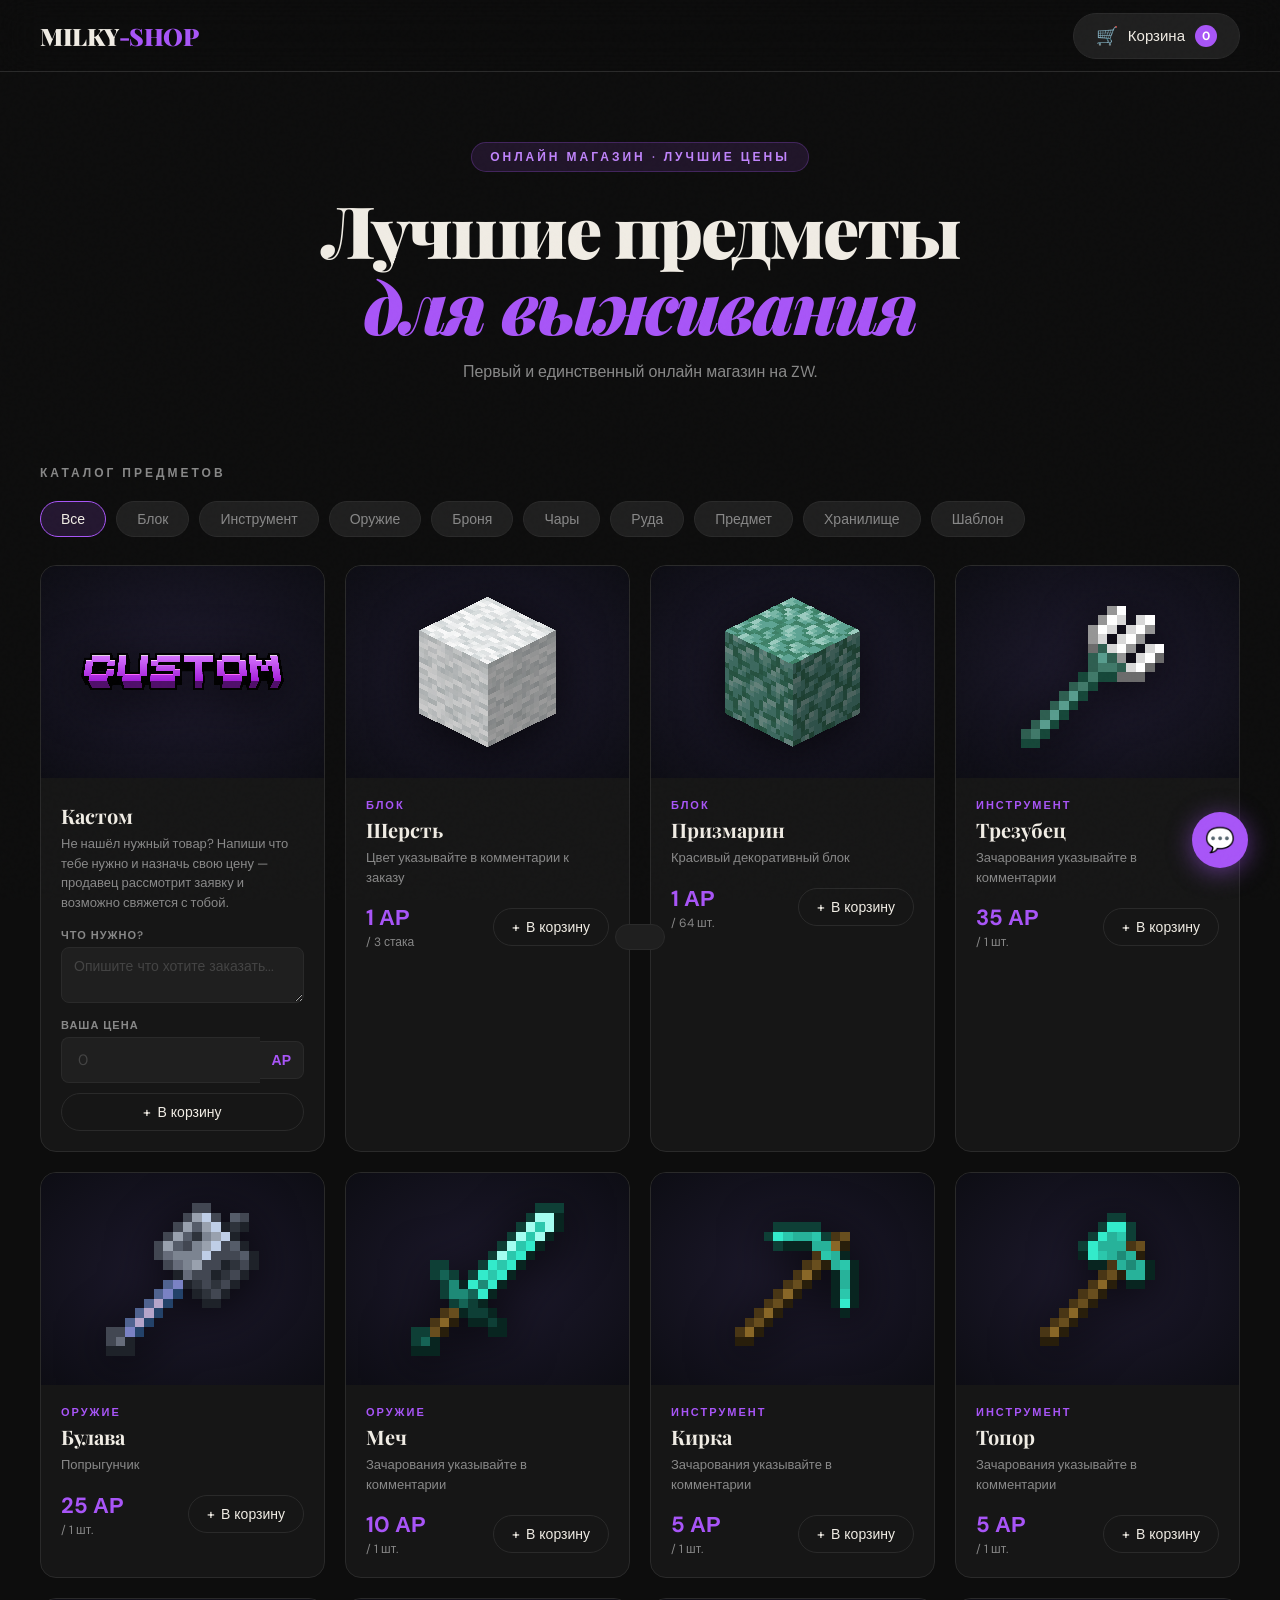
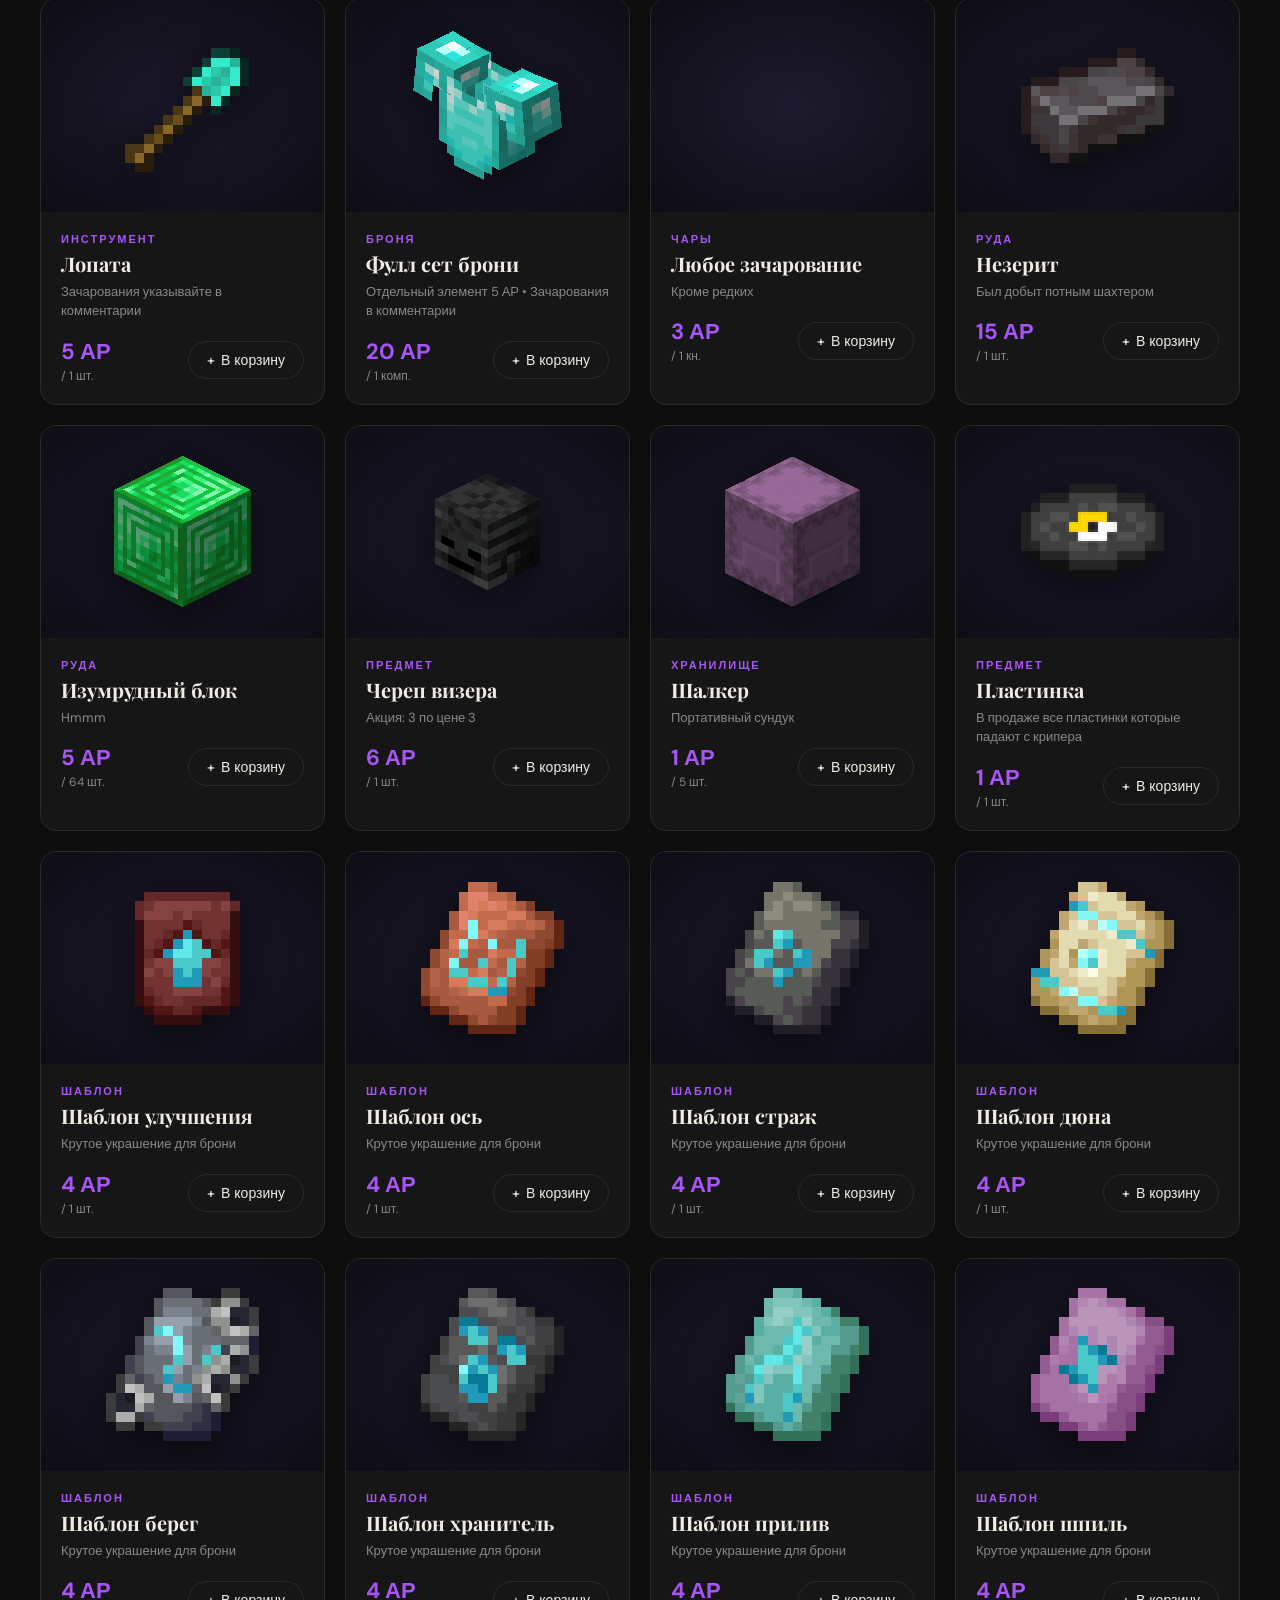
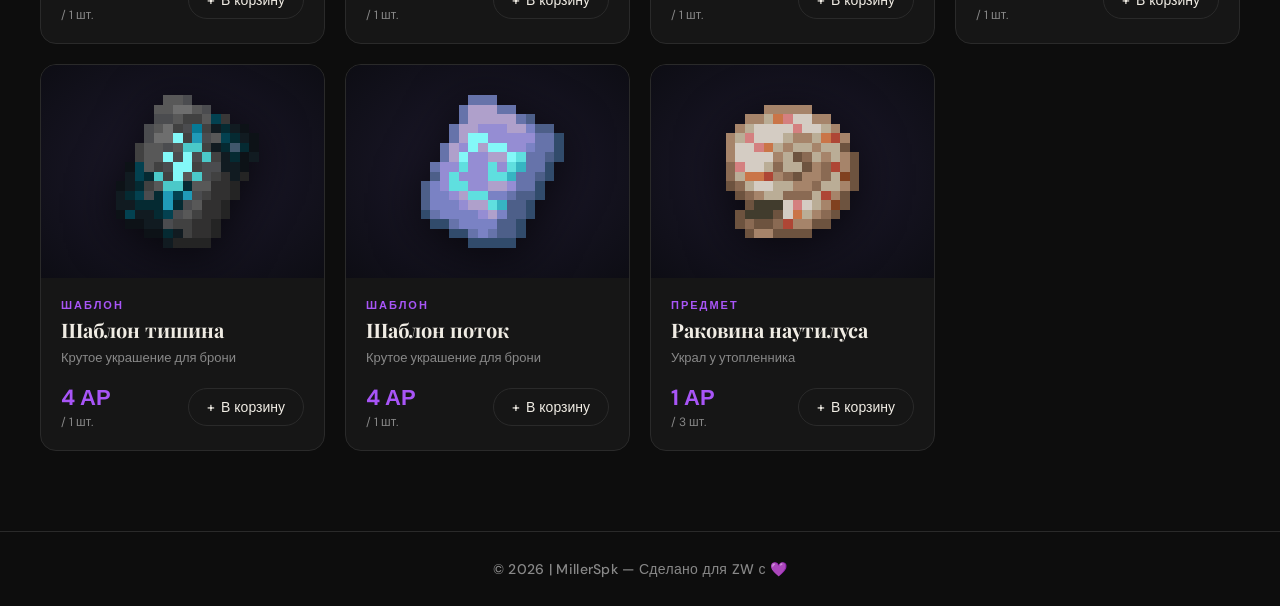
==== commit 0914c41a: "Update index.html" ====
--- a/index.html
+++ b/index.html
@@ -42,7 +42,7 @@
 <script src="script.js" defer></script>
 
 <footer class="site-footer">
-  © 2026 MillerSpk — Сделано для ZW с <span>💜</span>
+  © 2026 | MillerSpk — Сделано для ZW с <span>💜</span>
 </footer>
 
 <button class="feedback-btn" id="feedbackBtn" onclick="toggleFeedback()" title="Написать нам">💬</button>
